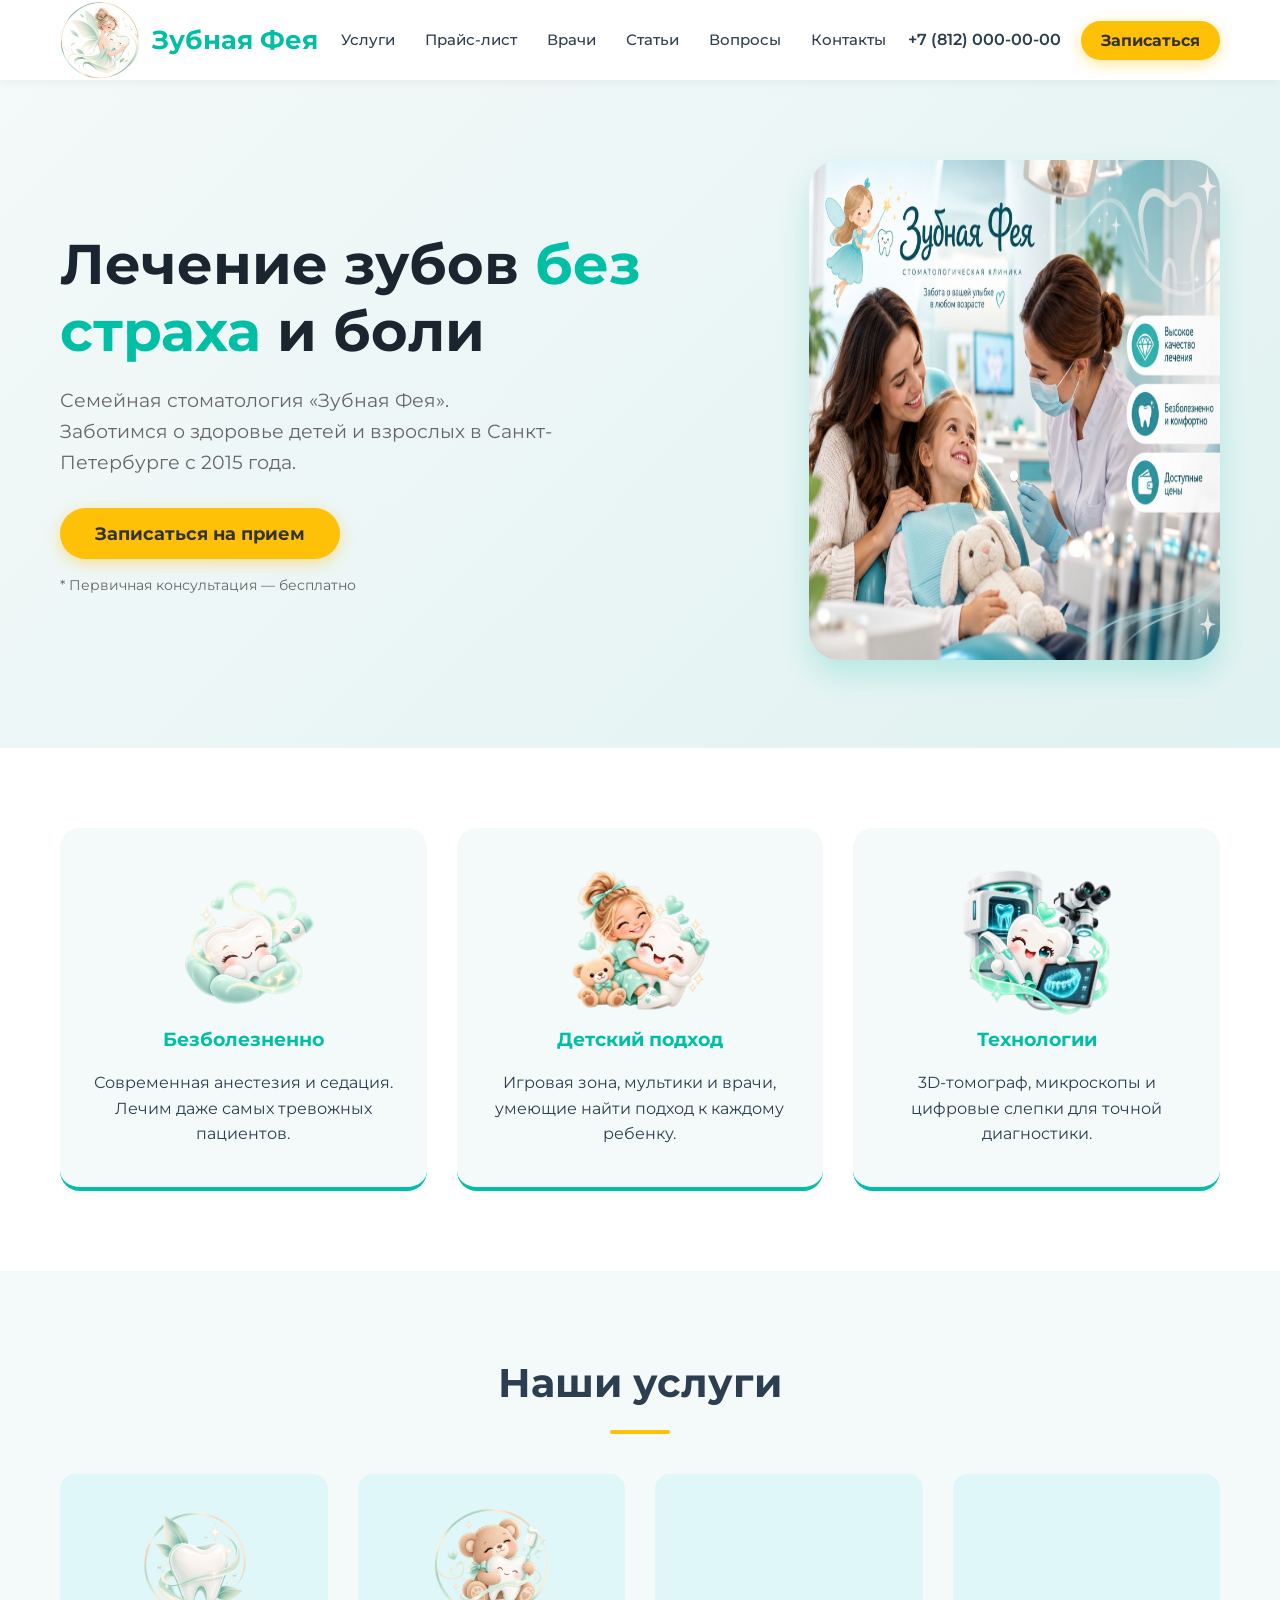
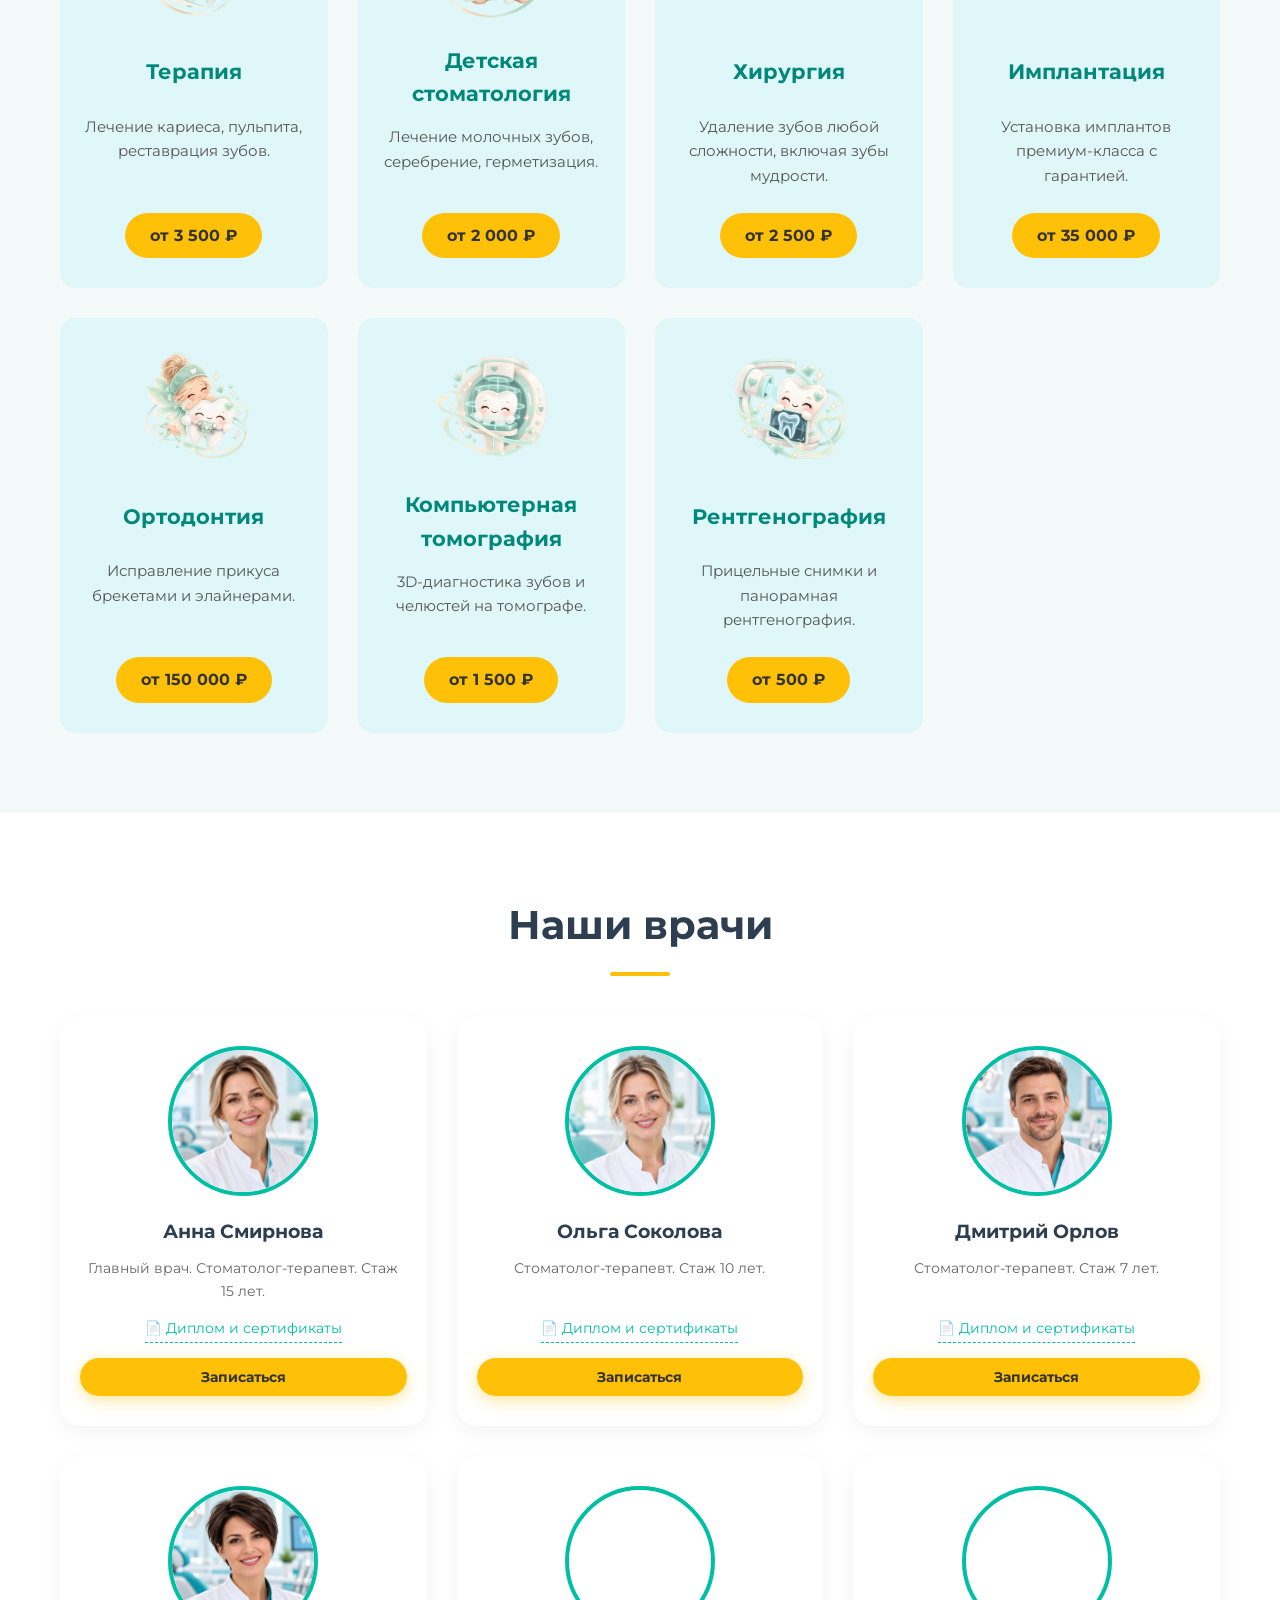
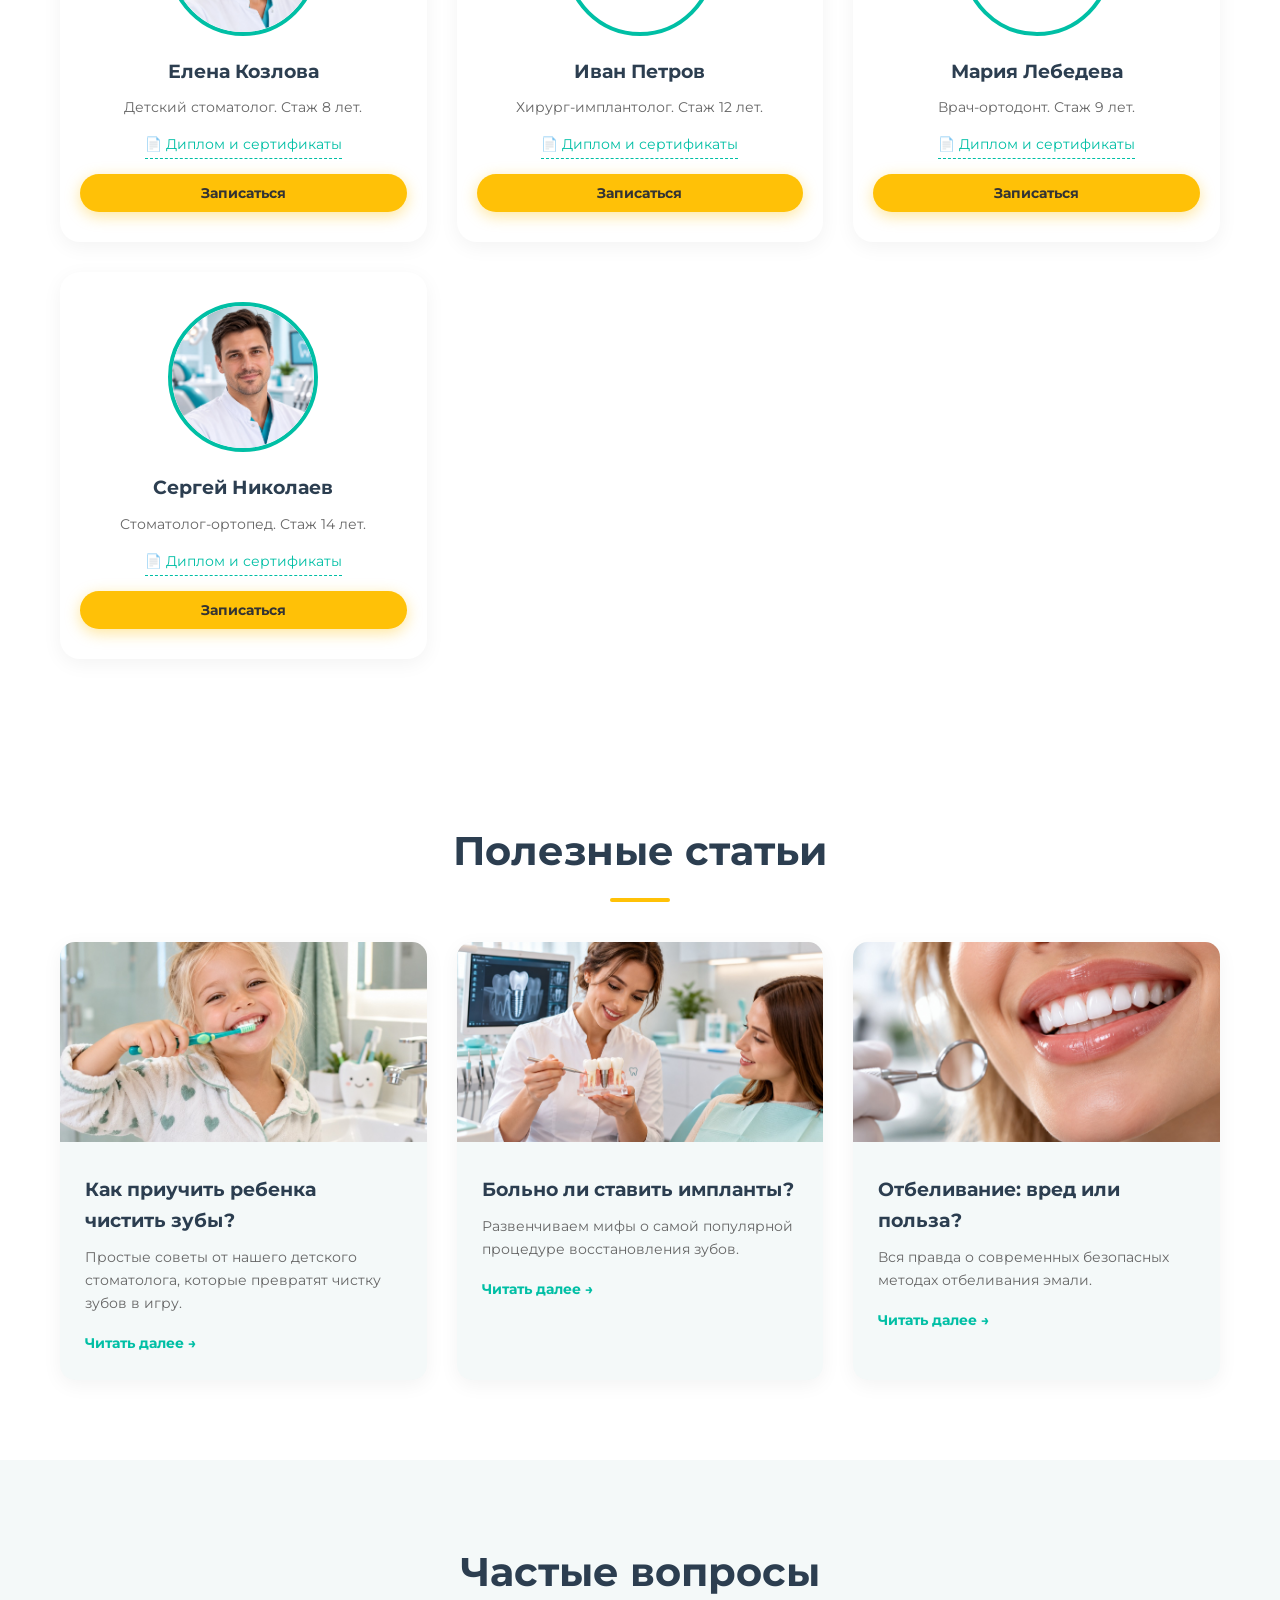
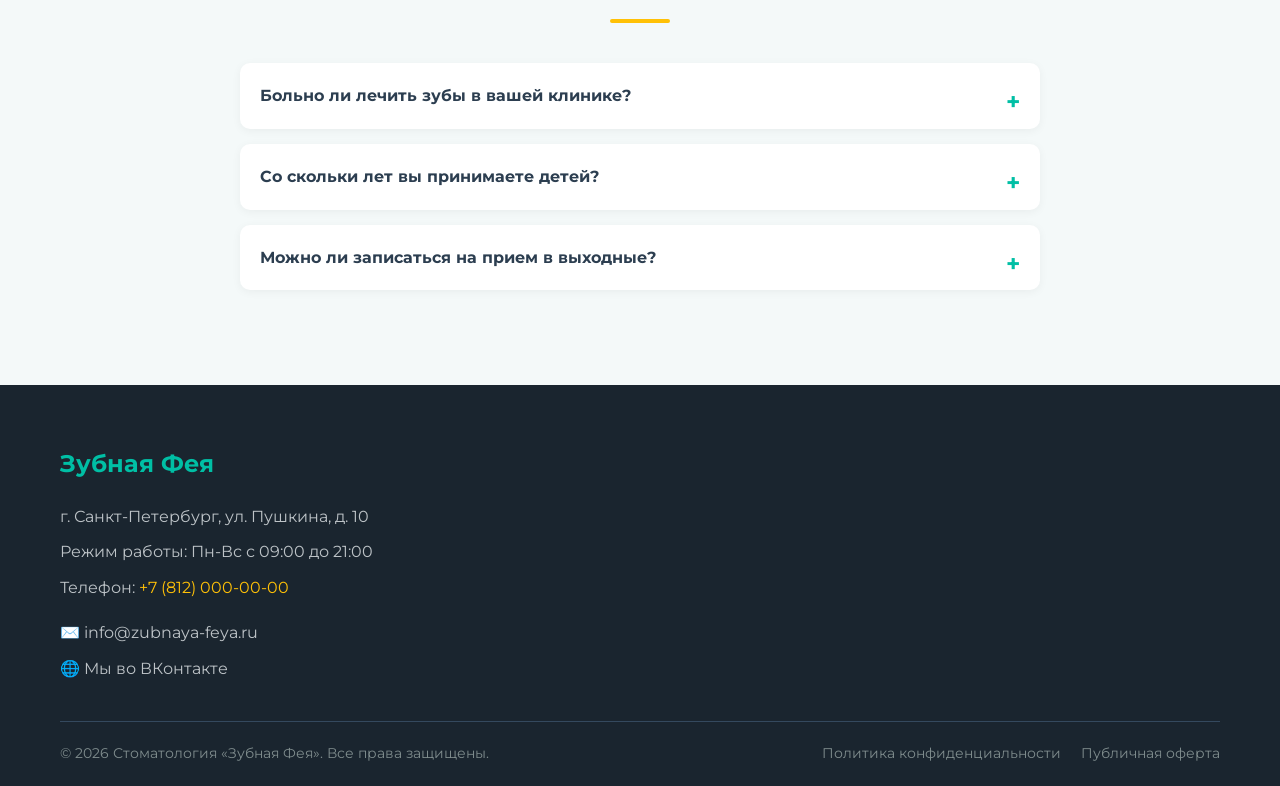
==== index.html @ 7b32d272 "Update index.html" ====
<!DOCTYPE html>
<html lang="ru">
<head>
    <meta charset="UTF-8">
    <meta name="viewport" content="width=device-width, initial-scale=1.0">
    <meta name="description" content="Стоматологическая клиника Зубная Фея в Санкт-Петербурге. Безболезненное лечение зубов для взрослых и детей. Онлайн-запись на прием.">
    <meta name="yandex-verification" content="efdcc5e742c35292" />
    <meta name="keywords" content="стоматология, стоматолог спб, лечение зубов, детский стоматолог, имплантация, зубная фея">
    <title>Стоматология «Зубная Фея» | Лечение без страха</title>
    
    <!-- Оптимизация шрифтов: preconnect и display=swap для быстрой отрисовки -->
    <link rel="preconnect" href="https://fonts.googleapis.com">
    <link rel="preconnect" href="https://fonts.gstatic.com" crossorigin>
    <link href="https://fonts.googleapis.com/css2?family=Montserrat:wght@400;500;700&display=swap" rel="stylesheet">
    <link rel="stylesheet" href="css/style.css">
</head>
<body>

    <!-- ШАПКА САЙТА -->
    <header class="header">
        <div class="container header__container">
            <a href="#" class="logo">
                <!-- Добавлены width и height для предотвращения скачков верстки -->
                <img src="img/logo.png" alt="Логотип Зубная Фея" class="logo__img" width="50" height="50">
                <span class="logo__text">Зубная Фея</span>
            </a>
            
            <nav class="nav" id="navMenu">
                <ul class="nav__list">
                    <li><a href="#services" class="nav__link">Услуги</a></li>
                    <li><a href="price.html" class="nav__link">Прайс-лист</a></li>
                    <li><a href="#doctors" class="nav__link">Врачи</a></li>
                    <li><a href="#blog" class="nav__link">Статьи</a></li>
                    <li><a href="#faq" class="nav__link">Вопросы</a></li>
                    <li><a href="#contacts" class="nav__link">Контакты</a></li>
                </ul>
            </nav>
            
            <div class="header__contacts">
                <a href="tel:+78120000000" class="phone">+7 (812) 000-00-00</a>
                <button class="btn btn--primary open-modal">Записаться</button>
            </div>
            
            <!-- Добавлен aria-label для доступности -->
            <button class="burger" id="burger" aria-label="Открыть меню">
                <span></span><span></span><span></span>
            </button>
        </div>
    </header>

    <!-- ОБЕРНУЛИ ВЕСЬ ОСНОВНОЙ КОНТЕНТ В <main> ДЛЯ ДОСТУПНОСТИ -->
    <main>
        <!-- ГЛАВНЫЙ БАННЕР -->
        <section class="hero">
            <div class="container hero__container">
                <div class="hero__content">
                    <h1 class="hero__title">Лечение зубов <span class="accent">без страха</span> и боли</h1>
                    <p class="hero__subtitle">Семейная стоматология «Зубная Фея». Заботимся о здоровье детей и взрослых в Санкт-Петербурге с 2015 года.</p>
                    <button class="btn btn--primary btn--large open-modal">Записаться на прием</button>
                    <p class="hero__notice">* Первичная консультация — бесплатно</p>
                </div>
                <div class="hero__image">
                    <!-- LCP элемент: добавлен fetchpriority="high", width, height. -->
                    <!-- ВАЖНО: Замени значения 600 и 500 на реальные пропорции твоей картинки hero-bg.jpg -->
                    <img src="img/hero-bg.jpg" alt="Улыбка пациента" width="600" height="500" fetchpriority="high" decoding="async">
                </div>
            </div>
        </section>

        <!-- ПРЕИМУЩЕСТВА -->
        <section class="features">
            <div class="container features__grid">
                <!-- Скрытый заголовок для правильной иерархии (H1 -> H2 -> H3) -->
                <h2 class="visually-hidden" style="display: none;">Наши преимущества</h2>
                
                <div class="feature-card">
                    <!-- Убраны inline-стили, добавлены width и height, loading="lazy" -->
                    <img src="img/icon-painless.png" alt="Безболезненно" width="150" height="150" loading="lazy" decoding="async">
                    <h3>Безболезненно</h3>
                    <p>Современная анестезия и седация. Лечим даже самых тревожных пациентов.</p>
                </div>
                <div class="feature-card">
                    <img src="img/icon-child.png" alt="Детский подход" width="150" height="150" loading="lazy" decoding="async">
                    <h3>Детский подход</h3>
                    <p>Игровая зона, мультики и врачи, умеющие найти подход к каждому ребенку.</p>
                </div>
                <div class="feature-card">
                    <img src="img/icon-tech.png" alt="Технологии" width="150" height="150" loading="lazy" decoding="async">
                    <h3>Технологии</h3>
                    <p>3D-томограф, микроскопы и цифровые слепки для точной диагностики.</p>
                </div>
            </div>
        </section>

        <!-- УСЛУГИ -->
        <section class="services" id="services">
            <div class="container">
                <h2 class="section-title">Наши услуги</h2>
                <div class="services__grid">
                    <div class="service-card">
                        <img src="img/icon-therapy.png" alt="Терапия" class="service-icon-img" width="100" height="100" loading="lazy" decoding="async">
                        <h3>Терапия</h3>
                        <p>Лечение кариеса, пульпита, реставрация зубов.</p>
                        <span class="price">от 3 500 ₽</span>
                    </div>
                    
                    <div class="service-card">
                        <img src="img/icon-kids.png" alt="Детская стоматология" class="service-icon-img" width="100" height="100" loading="lazy" decoding="async">
                        <h3>Детская стоматология</h3>
                        <p>Лечение молочных зубов, серебрение, герметизация.</p>
                        <span class="price">от 2 000 ₽</span>
                    </div>
                    
                    <div class="service-card">
                        <img src="img/icon-surgery.png" alt="Хирургия" class="service-icon-img" width="100" height="100" loading="lazy" decoding="async">
                        <h3>Хирургия</h3>
                        <p>Удаление зубов любой сложности, включая зубы мудрости.</p>
                        <span class="price">от 2 500 ₽</span>
                    </div>
                    
                    <div class="service-card">
                        <img src="img/icon-implant.png" alt="Имплантация" class="service-icon-img" width="100" height="100" loading="lazy" decoding="async">
                        <h3>Имплантация</h3>
                        <p>Установка имплантов премиум-класса с гарантией.</p>
                        <span class="price">от 35 000 ₽</span>
                    </div>
                    
                    <div class="service-card">
                        <img src="img/icon-ortho.png" alt="Ортодонтия" class="service-icon-img" width="100" height="100" loading="lazy" decoding="async">
                        <h3>Ортодонтия</h3>
                        <p>Исправление прикуса брекетами и элайнерами.</p>
                        <span class="price">от 150 000 ₽</span>
                    </div>
                    
                    <div class="service-card">
                        <img src="img/icon-ct.png" alt="Компьютерная томография" class="service-icon-img" width="100" height="100" loading="lazy" decoding="async">
                        <h3>Компьютерная томография</h3>
                        <p>3D-диагностика зубов и челюстей на томографе.</p>
                        <span class="price">от 1 500 ₽</span>
                    </div>
                    
                    <div class="service-card">
                        <img src="img/icon-xray.png" alt="Рентгенография" class="service-icon-img" width="100" height="100" loading="lazy" decoding="async">
                        <h3>Рентгенография</h3>
                        <p>Прицельные снимки и панорамная рентгенография.</p>
                        <span class="price">от 500 ₽</span>
                    </div>
                </div>
            </div>
        </section>

        <!-- ВРАЧИ -->
        <section class="doctors" id="doctors">
            <div class="container">
                <h2 class="section-title">Наши врачи</h2>
                <div class="doctors__grid">
                    <!-- Врач 1 -->
                    <div class="doctor-card">
                        <img src="img/doctor-1.jpg" alt="Анна Смирнова" width="150" height="150" loading="lazy" decoding="async">
                        <h3>Анна Смирнова</h3>
                        <p>Главный врач. Стоматолог-терапевт. Стаж 15 лет.</p>
                        <!-- Добавлен уникальный aria-label для ссылок -->
                        <a href="docs/diplom-smirnova.pdf" class="doc-link" target="_blank" aria-label="Диплом и сертификаты: Анна Смирнова">📄 Диплом и сертификаты</a>
                        <button class="btn btn--primary btn-book" data-doctor="Анне Смирновой">Записаться</button>
                    </div>
                    <!-- Врач 2 -->
                    <div class="doctor-card">
                        <img src="img/doctor-2.jpg" alt="Ольга Соколова" width="150" height="150" loading="lazy" decoding="async">
                        <h3>Ольга Соколова</h3>
                        <p>Стоматолог-терапевт. Стаж 10 лет.</p>
                        <a href="docs/diplom-sokolova.pdf" class="doc-link" target="_blank" aria-label="Диплом и сертификаты: Ольга Соколова">📄 Диплом и сертификаты</a>
                        <button class="btn btn--primary btn-book" data-doctor="Ольге Соколовой">Записаться</button>
                    </div>
                    <!-- Врач 3 -->
                    <div class="doctor-card">
                        <img src="img/doctor-3.jpg" alt="Дмитрий Орлов" width="150" height="150" loading="lazy" decoding="async">
                        <h3>Дмитрий Орлов</h3>
                        <p>Стоматолог-терапевт. Стаж 7 лет.</p>
                        <a href="docs/diplom-orlov.pdf" class="doc-link" target="_blank" aria-label="Диплом и сертификаты: Дмитрий Орлов">📄 Диплом и сертификаты</a>
                        <button class="btn btn--primary btn-book" data-doctor="Дмитрию Орлову">Записаться</button>
                    </div>
                    <!-- Врач 4 -->
                    <div class="doctor-card">
                        <img src="img/doctor-4.jpg" alt="Елена Козлова" width="150" height="150" loading="lazy" decoding="async">
                        <h3>Елена Козлова</h3>
                        <p>Детский стоматолог. Стаж 8 лет.</p>
                        <a href="docs/diplom-kozlova.pdf" class="doc-link" target="_blank" aria-label="Диплом и сертификаты: Елена Козлова">📄 Диплом и сертификаты</a>
                        <button class="btn btn--primary btn-book" data-doctor="Елене Козловой">Записаться</button>
                    </div>
                    <!-- Врач 5 -->
                    <div class="doctor-card">
                        <img src="img/doctor-5.jpg" alt="Иван Петров" width="150" height="150" loading="lazy" decoding="async">
                        <h3>Иван Петров</h3>
                        <p>Хирург-имплантолог. Стаж 12 лет.</p>
                        <a href="docs/diplom-petrov.pdf" class="doc-link" target="_blank" aria-label="Диплом и сертификаты: Иван Петров">📄 Диплом и сертификаты</a>
                        <button class="btn btn--primary btn-book" data-doctor="Ивану Петрову">Записаться</button>
                    </div>
                    <!-- Врач 6 -->
                    <div class="doctor-card">
                        <img src="img/doctor-6.jpg" alt="Мария Лебедева" width="150" height="150" loading="lazy" decoding="async">
                        <h3>Мария Лебедева</h3>
                        <p>Врач-ортодонт. Стаж 9 лет.</p>
                        <a href="docs/diplom-lebedeva.pdf" class="doc-link" target="_blank" aria-label="Диплом и сертификаты: Мария Лебедева">📄 Диплом и сертификаты</a>
                        <button class="btn btn--primary btn-book" data-doctor="Марии Лебедевой">Записаться</button>
                    </div>
                    <!-- Врач 7 -->
                    <div class="doctor-card">
                        <img src="img/doctor-7.jpg" alt="Сергей Николаев" width="150" height="150" loading="lazy" decoding="async">
                        <h3>Сергей Николаев</h3>
                        <p>Стоматолог-ортопед. Стаж 14 лет.</p>
                        <a href="docs/diplom-nikolaev.pdf" class="doc-link" target="_blank" aria-label="Диплом и сертификаты: Сергей Николаев">📄 Диплом и сертификаты</a>
                        <button class="btn btn--primary btn-book" data-doctor="Сергею Николаеву">Записаться</button>
                    </div>
                </div>
            </div>
        </section>

        <!-- СТАТЬИ -->
        <section class="blog" id="blog">
            <div class="container">
                <h2 class="section-title">Полезные статьи</h2>
                <div class="blog__grid">
                    <!-- Статья 1 -->
                    <article class="blog-card">
                        <img src="img/blog-1.jpg" alt="Как приучить ребенка чистить зубы" width="300" height="200" loading="lazy" decoding="async">
                        <div class="blog-card__content">
                            <h3>Как приучить ребенка чистить зубы?</h3>
                            <p>Простые советы от нашего детского стоматолога, которые превратят чистку зубов в игру.</p>
                            <a href="article-brush-teeth.html" class="read-more">Читать далее →</a>
                        </div>
                    </article>
                    
                    <!-- Статья 2 -->
                    <article class="blog-card">
                        <img src="img/blog-2.jpg" alt="Больно ли ставить импланты" width="300" height="200" loading="lazy" decoding="async">
                        <div class="blog-card__content">
                            <h3>Больно ли ставить импланты?</h3>
                            <p>Развенчиваем мифы о самой популярной процедуре восстановления зубов.</p>
                            <a href="article-implants.html" class="read-more">Читать далее →</a>
                        </div>
                    </article>
                    
                    <!-- Статья 3 -->
                    <article class="blog-card">
                        <img src="img/blog-3.jpg" alt="Отбеливание: вред или польза" width="300" height="200" loading="lazy" decoding="async">
                        <div class="blog-card__content">
                            <h3>Отбеливание: вред или польза?</h3>
                            <p>Вся правда о современных безопасных методах отбеливания эмали.</p>
                            <a href="article-whitening.html" class="read-more">Читать далее →</a>
                        </div>
                    </article>
                </div>
            </div>
        </section>

        <!-- FAQ (ВОПРОС-ОТВЕТ) -->
        <section class="faq" id="faq">
            <div class="container">
                <h2 class="section-title">Частые вопросы</h2>
                <div class="faq__list">
                    <details class="faq-item">
                        <summary>Больно ли лечить зубы в вашей клинике?</summary>
                        <p>Мы используем современные анестезирующие препараты, которые делают процесс лечения абсолютно безболезненным. Для самых тревожных пациентов доступна седация (лечение во сне).</p>
                    </details>
                    <details class="faq-item">
                        <summary>Со скольки лет вы принимаете детей?</summary>
                        <p>Наш детский стоматолог принимает малышей с момента прорезывания первого зуба. Мы делаем все, чтобы визит прошел в игровой форме и не оставил страха.</p>
                    </details>
                    <details class="faq-item">
                        <summary>Можно ли записаться на прием в выходные?</summary>
                        <p>Да, клиника работает без выходных: Пн-Вс с 09:00 до 21:00. Вы можете записаться онлайн через форму на сайте или по телефону.</p>
                    </details>
                </div>
            </div>
        </section>
    </main>

    <!-- ПОДВАЛ САЙТА (КОНТАКТЫ) -->
    <footer class="footer" id="contacts">
        <div class="container footer__container">
            <div class="footer__info">
                <h2>Зубная Фея</h2>
                <p>г. Санкт-Петербург, ул. Пушкина, д. 10</p>
                <p>Режим работы: Пн-Вс с 09:00 до 21:00</p>
                <p>Телефон: <a href="tel:+78120000000">+7 (812) 000-00-00</a></p>
                
                <div class="footer__socials">
                    <a href="mailto:info@zubnaya-feya.ru">✉️ info@zubnaya-feya.ru</a>
                    <a href="https://vk.com/zubnaya_feya_spb" target="_blank">🌐 Мы во ВКонтакте</a>
                </div>
            </div>
            <div class="footer__bottom">
                <p>&copy; 2026 Стоматология «Зубная Фея». Все права защищены.</p>
                <div class="footer__links">
                    <a href="privacy.html">Политика конфиденциальности</a>
                    <a href="offer.html">Публичная оферта</a>
                </div>
            </div>
        </div>
    </footer>

    <!-- МОДАЛЬНОЕ ОКНО ЗАПИСИ С КАЛЕНДАРЕМ -->
    <div class="modal" id="modal">
        <div class="modal__content">
            <!-- Изменено со span на button для доступности, добавлен aria-label -->
            <button class="modal__close" id="closeModal" aria-label="Закрыть окно">&times;</button>
            <h2 class="modal__title" id="modalTitle">Запись на прием</h2>
            <p class="modal__text">Выберите удобную дату и время для визита.</p>
            <form class="form" id="appointmentForm">
                <!-- Добавлены aria-label для полей ввода, так как нет визуальных label -->
                <input type="text" id="patientName" placeholder="Ваше имя" required class="form__input" aria-label="Ваше имя">
                <input type="tel" id="patientPhone" placeholder="Ваш телефон" required class="form__input" aria-label="Ваш телефон">
                
                <label for="bookingDate" style="font-size: 0.9rem; font-weight: 500; margin-top: 10px;">Выберите дату:</label>
                <input type="date" id="bookingDate" required class="form__input">
                
                <label style="font-size: 0.9rem; font-weight: 500; margin-top: 10px;">Выберите время:</label>
                <!-- Контейнер для кнопок -->
                <div class="time-slots" id="timeSlots"></div>
                
                <!-- Скрытое поле для записи выбранного времени -->
                <input type="hidden" id="selectedTime" required>

                <button type="submit" class="btn btn--primary" style="margin-top: 20px;">Отправить заявку</button>
                <p class="form__policy">Нажимая кнопку, вы соглашаетесь с политикой конфиденциальности.</p>
            </form>
        </div>
    </div>

    <!-- ПОДКЛЮЧЕНИЕ СКРИПТОВ -->
    <script src="js/script.js"></script>

    <!-- Yandex.Metrika counter -->
    <script type="text/javascript">
        (function(m,e,t,r,i,k,a){
            m[i]=m[i]||function(){(m[i].a=m[i].a||[]).push(arguments)};
            m[i].l=1*new Date();
            for (var j = 0; j < document.scripts.length; j++) {if (document.scripts[j].src === r) { return; }}
            k=e.createElement(t),a=e.getElementsByTagName(t)[0],k.async=1,k.src=r,a.parentNode.insertBefore(k,a)
        })(window, document,'script','https://mc.yandex.ru/metrika/tag.js?id=113852204', 'ym');

        ym(113852204, 'init', {ssr:true, webvisor:true, clickmap:true, ecommerce:"dataLayer", referrer: document.referrer, url: location.href, accurateTrackBounce:true, trackLinks:true});
    </script>
    <noscript><div><img src="https://mc.yandex.ru/watch/113852204" style="position:absolute; left:-9999px;" alt="" /></div></noscript>
    <!-- /Yandex.Metrika counter -->

</body>
</html>
---- css/style.css ----
/* =========================================
   БАЗОВЫЕ НАСТРОЙКИ И ПЕРЕМЕННЫЕ
   ========================================= */
* {
    margin: 0;
    padding: 0;
    box-sizing: border-box;
    font-family: 'Montserrat', sans-serif;
}

:root {
    --primary: #00bfa5; /* Бирюзовый */
    --primary-dark: #008e76;
    --accent: #ffc107; /* Желтый */
    --text: #2c3e50;
    --text-light: #666;
    --bg-light: #f4f9f9;
}

body {
    color: var(--text);
    line-height: 1.6;
    background-color: #fff;
}

.container {
    max-width: 1200px;
    margin: 0 auto;
    padding: 0 20px;
}

/* =========================================
   ТИПОГРАФИКА И КНОПКИ
   ========================================= */
.section-title {
    text-align: center;
    font-size: 2.5rem;
    margin-bottom: 40px;
    color: var(--text);
}

.section-title::after {
    content: '';
    display: block;
    width: 60px;
    height: 4px;
    background: var(--accent);
    margin: 15px auto 0;
    border-radius: 2px;
}

.accent {
    color: var(--primary);
}

.btn {
    display: inline-block;
    padding: 12px 24px;
    border: none;
    border-radius: 30px;
    cursor: pointer;
    font-weight: 700;
    text-decoration: none;
    transition: all 0.3s ease;
    font-size: 1rem;
}

.btn--primary {
    background-color: var(--accent);
    color: #333;
    box-shadow: 0 4px 15px rgba(255, 193, 7, 0.4);
}

.btn--primary:hover {
    background-color: #e0a800;
    transform: translateY(-2px);
    box-shadow: 0 6px 20px rgba(255, 193, 7, 0.6);
}

.btn--large {
    padding: 15px 35px;
    font-size: 1.1rem;
}

/* =========================================
   ШАПКА САЙТА
   ========================================= */
.header {
    background-color: #fff;
    box-shadow: 0 2px 10px rgba(0,0,0,0.05);
    position: sticky;
    top: 0;
    z-index: 100;
}

.header__container {
    display: flex;
    justify-content: space-between;
    align-items: center;
    height: 80px;
}

/* Логотип (картинка) */
.logo {
    display: flex;
    align-items: center;
    gap: 12px;
    text-decoration: none;
}
.logo__img {
    width: 80px;
    height: 80px;
    object-fit: contain;
}
.logo__text {
    font-size: 1.6rem;
    font-weight: 700;
    color: var(--primary);
    white-space: nowrap;
}

.nav__list {
    display: flex;
    list-style: none;
    gap: 30px;
}

.nav__link {
    text-decoration: none;
    color: var(--text);
    font-weight: 500;
    transition: color 0.3s;
}

.nav__link:hover {
    color: var(--primary);
}

.header__contacts {
    display: flex;
    align-items: center;
    gap: 20px;
}

.phone {
    text-decoration: none;
    color: var(--text);
    font-weight: 700;
    font-size: 1.1rem;
}

.phone:hover {
    color: var(--primary);
}

.burger {
    display: none;
    background: none;
    border: none;
    cursor: pointer;
    flex-direction: column;
    gap: 5px;
}

.burger span {
    display: block;
    width: 25px;
    height: 3px;
    background-color: var(--primary);
    transition: 0.3s;
}

/* Делаем так, чтобы элементы шапки не переносились на новую строку */
.header__container {
    display: flex;
    justify-content: space-between;
    align-items: center;
    flex-wrap: nowrap; /* Запрещаем перенос */
    gap: 15px;
}

/* Уменьшаем шрифт меню, чтобы оно влезло */
.nav__link {
    font-size: 0.95rem; /* Чуть меньше шрифт */
    white-space: nowrap; /* Запрещаем перенос слов (Прайс-лист в одну строку) */
}

/* Телефон тоже не должен съезжать */
.phone {
    font-size: 1rem;
    white-space: nowrap; /* Телефон всегда в одну строку */
    font-weight: 600;
}

/* Кнопка "Записаться" не должна сжиматься */
.header__contacts .btn {
    white-space: nowrap;
    padding: 10px 20px;
}

/* =========================================
   БАННЕР (HERO)
   ========================================= */
.hero {
    background: linear-gradient(135deg, var(--bg-light) 0%, #e0f2f1 100%);
    padding: 80px 0;
}

.hero__container {
    display: flex;
    align-items: center;
    justify-content: space-between;
    gap: 50px;
}

.hero__title {
    font-size: 3.5rem;
    line-height: 1.2;
    margin-bottom: 20px;
    color: #1a252f;
}

.hero__subtitle {
    font-size: 1.2rem;
    margin-bottom: 30px;
    color: var(--text-light);
    max-width: 500px;
}

.hero__notice {
    margin-top: 15px;
    font-size: 0.9rem;
    color: var(--text-light);
}

.hero__image img {
    max-width: 100%;
    border-radius: 30px;
    box-shadow: 0 15px 30px rgba(0, 191, 165, 0.2);
}

/* =========================================
   ПРЕИМУЩЕСТВА
   ========================================= */
.features {
    padding: 80px 0;
    background-color: #fff;
}

.features__grid {
    display: grid;
    grid-template-columns: repeat(auto-fit, minmax(300px, 1fr));
    gap: 30px;
}

.feature-card {
    background: var(--bg-light);
    padding: 40px 30px;
    border-radius: 20px;
    text-align: center;
    transition: transform 0.3s;
    border-bottom: 4px solid var(--primary);
}

.feature-card:hover {
    transform: translateY(-10px);
}

.feature-card__icon {
    font-size: 3rem;
    margin-bottom: 20px;
}

.feature-card h3 {
    margin-bottom: 15px;
    color: var(--primary);
}

/* Стили для иконок в преимуществах */
.feature-icon-img {
    width: 80px !important;   /* Жестко задаем ширину 80 пикселей */
    height: 80px !important;  /* Жестко задаем высоту 80 пикселей */
    object-fit: contain;      /* Чтобы картинка не сплющилась */
    margin: 0 auto 20px;      /* Центрируем по горизонтали и даем отступ снизу */
    display: block;           /* Выстраиваем как блок для центрирования */
}

/* Если вдруг текст в карточках преимуществ съехал, убедись, что он по центру */
.feature-card {
    text-align: center;
    /* ... остальные твои стили для карточки ... */
}

/* =========================================
   УСЛУГИ (С КАРТИНКАМИ)
   ========================================= */
.services {
    padding: 80px 0;
    background-color: var(--bg-light);
}

.services__grid {
    display: grid;
    grid-template-columns: repeat(auto-fit, minmax(250px, 1fr));
    gap: 30px;
}

/* Меняем фон карточки на светло-бирюзовый и центрируем текст */
.service-card {
    background-color: #e0f7fa; /* Светло-бирюзовый фон (иконки будут лучше видны) */
    text-align: center;        /* Выравниваем ВСЁ содержимое по центру */
    padding: 30px 20px;
    border-radius: 15px;
    display: flex;
    flex-direction: column;
    align-items: center;       /* Центрируем элементы внутри */
    transition: transform 0.3s;
}

.service-card:hover {
    transform: translateY(-5px);
    box-shadow: 0 10px 25px rgba(0,0,0,0.1);
}

/* Иконки в услугах */
/* Стили для иконок в карточках услуг */
/* Увеличиваем иконки */
.service-icon-img {
    width: 120px;             /* Увеличили размер (было 80px) */
    height: 120px;
    object-fit: contain;
    margin-bottom: 20px;      /* Отступ от иконки до заголовка */
}

/* Выравниваем заголовки (названия услуг) */
.service-card h3 {
    font-size: 1.3rem;
    color: #00897b;           /* Сделал цвет темнее для контраста с фоном */
    margin-bottom: 15px;
    min-height: 3.5rem;       /* Фиксируем высоту заголовка, чтобы кнопки "от 3 500" стояли на одном уровне */
    display: flex;
    align-items: center;
    justify-content: center;
}

/* Описание услуги */
.service-card p {
    color: #555;
    font-size: 0.95rem;
    margin-bottom: 25px;
    flex-grow: 1;             /* Растягиваем текст, чтобы цены были прижаты к низу */
}

/* Кнопка с ценой */
.price {
    background-color: #ffc107; /* Оставляем желтой */
    color: #333;
    padding: 10px 25px;
    border-radius: 30px;
    font-weight: 700;
    display: inline-block;
}

/* =========================================
   ВРАЧИ (ЖЕСТКАЯ ФИКСАЦИЯ РАЗМЕРОВ)
   ========================================= */
.doctors {
    padding: 80px 0;
}

.doctors__grid {
    display: grid;
    grid-template-columns: repeat(auto-fit, minmax(280px, 1fr));
    gap: 30px;
}

.doctor-card {
    display: flex;
    flex-direction: column;
    align-items: center; /* Центрируем контент */
    height: 100%; /* Карточки одной высоты */
    text-align: center;
    background: #fff;
    padding: 30px 20px; /* Чуть больше отступов для красоты */
    border-radius: 20px;
    box-shadow: 0 5px 20px rgba(0,0,0,0.05);
}

/* Картинка врача (строго 150х150) */
.doctor-card img {
    width: 150px;
    height: 150px;
    object-fit: cover;
    border-radius: 50%;
    margin-bottom: 20px;
    border: 4px solid var(--primary);
    flex-shrink: 0; /* Запрет на сжатие/растягивание */
}

.doctor-card h3 {
    margin-bottom: 10px;
    font-size: 1.2rem;
}

.doctor-card p {
    flex-grow: 1; /* Растягивает описание, выталкивая кнопку вниз */
    color: var(--text-light);
    font-size: 0.9rem;
    margin-bottom: 15px;
}

.doc-link {
    display: inline-block;
    margin-bottom: 15px;
    font-size: 0.85rem;
    color: var(--primary);
    text-decoration: none;
    border-bottom: 1px dashed var(--primary);
    transition: all 0.3s ease;
    padding-bottom: 2px;
}

.doc-link:hover {
    color: var(--primary-dark);
    border-bottom-style: solid;
}

.btn-book {
    margin-top: auto; /* Прижимает кнопку к полу карточки */
    width: 100%;
    padding: 10px;
    font-size: 0.9rem;
}

/* =========================================
   СТАТЬИ (БЛОГ)
   ========================================= */
.blog {
    padding: 80px 0;
    background-color: #fff;
}
.blog__grid {
    display: grid;
    grid-template-columns: repeat(auto-fit, minmax(300px, 1fr));
    gap: 30px;
}
.blog-card {
    background: var(--bg-light);
    border-radius: 15px;
    overflow: hidden;
    box-shadow: 0 5px 20px rgba(0,0,0,0.05);
    transition: transform 0.3s;
}
.blog-card:hover {
    transform: translateY(-5px);
}
.blog-card img {
    width: 100%;
    height: 200px;
    object-fit: cover;
}
.blog-card__content {
    padding: 25px;
}
.blog-card__content h3 {
    color: var(--text);
    margin-bottom: 10px;
    font-size: 1.2rem;
}
.blog-card__content p {
    color: var(--text-light);
    font-size: 0.9rem;
    margin-bottom: 15px;
}
.read-more {
    color: var(--primary);
    text-decoration: none;
    font-weight: 700;
    font-size: 0.9rem;
}

/* =========================================
   FAQ (АККОРДЕОН)
   ========================================= */
.faq {
    padding: 80px 0;
    background-color: var(--bg-light);
}
.faq__list {
    max-width: 800px;
    margin: 0 auto;
}
.faq-item {
    background: #fff;
    margin-bottom: 15px;
    border-radius: 10px;
    box-shadow: 0 2px 10px rgba(0,0,0,0.05);
}
.faq-item summary {
    padding: 20px;
    font-weight: 700;
    cursor: pointer;
    list-style: none;
    position: relative;
    color: var(--text);
    transition: color 0.3s;
}
.faq-item summary::-webkit-details-marker { display: none; }
.faq-item summary::after {
    content: '+';
    position: absolute;
    right: 20px;
    font-size: 1.5rem;
    color: var(--primary);
    transition: transform 0.3s;
}
.faq-item[open] summary::after {
    content: '−';
    transform: rotate(180deg);
}
.faq-item[open] summary {
    color: var(--primary);
    border-bottom: 1px solid #eee;
}
.faq-item p {
    padding: 20px;
    color: var(--text-light);
    font-size: 0.95rem;
}

/* =========================================
   ПОДВАЛ (FOOTER)
   ========================================= */
.footer {
    background-color: #1a252f;
    color: #fff;
    padding: 60px 0 20px;
}
.footer__container {
    display: flex;
    flex-direction: column;
    gap: 40px;
}
.footer__info h2 {
    color: var(--primary);
    margin-bottom: 20px;
}
.footer__info p {
    margin-bottom: 10px;
    color: #bdc3c7;
}
.footer__info a {
    color: var(--accent);
    text-decoration: none;
}
.footer__socials {
    display: flex;
    flex-direction: column;
    gap: 10px;
    margin-top: 20px;
}
.footer__socials a {
    color: #bdc3c7;
    text-decoration: none;
    transition: color 0.3s;
}
.footer__socials a:hover { color: var(--primary); }

.footer__bottom {
    border-top: 1px solid #34495e;
    padding-top: 20px;
    display: flex;
    justify-content: space-between;
    color: #7f8c8d;
    font-size: 0.9rem;
}
.footer__links { display: flex; gap: 20px; }
.footer__links a { color: #7f8c8d; text-decoration: none; }
.footer__links a:hover { color: var(--primary); }

/* =========================================
   МОДАЛЬНОЕ ОКНО И ВЫБОР ВРЕМЕНИ
   ========================================= */
.modal {
    display: none;
    position: fixed;
    top: 0; left: 0; width: 100%; height: 100%;
    background: rgba(0,0,0,0.6);
    z-index: 1000;
    align-items: center;
    justify-content: center;
    backdrop-filter: blur(5px);
}
.modal.active { display: flex; }
.modal__content {
    background: #fff;
    padding: 40px;
    border-radius: 20px;
    max-width: 450px;
    width: 90%;
    position: relative;
    animation: slideUp 0.3s ease;
    max-height: 90vh;
    overflow-y: auto; /* Если контента много, будет скролл */
}
@keyframes slideUp {
    from { transform: translateY(50px); opacity: 0; }
    to { transform: translateY(0); opacity: 1; }
}
.modal__close {
    position: absolute;
    top: 15px; right: 20px;
    font-size: 1.8rem;
    cursor: pointer;
    color: #999;
}
.modal__title { margin-bottom: 10px; color: var(--primary); }
.modal__text { margin-bottom: 25px; color: var(--text-light); font-size: 0.95rem; }
.form { display: flex; flex-direction: column; gap: 15px; }
.form__input {
    padding: 15px;
    border: 2px solid #eee;
    border-radius: 10px;
    font-size: 1rem;
    font-family: inherit;
}
.form__input:focus { outline: none; border-color: var(--primary); }

/* Сетка времени */
.time-slots {
    display: flex;
    flex-wrap: wrap;
    gap: 10px;
    margin-bottom: 10px;
    margin-top: 5px;
}
.time-slot-btn {
    padding: 10px 15px;
    border: 2px solid #e0e0e0;
    background-color: #fff;
    border-radius: 10px;
    cursor: pointer;
    font-size: 0.9rem;
    font-family: inherit;
    font-weight: 500;
    color: var(--text);
    transition: all 0.2s ease;
}
.time-slot-btn:hover {
    border-color: var(--primary);
    color: var(--primary);
    background-color: var(--bg-light);
}
.time-slot-btn.selected {
    background-color: var(--primary) !important;
    color: #fff !important;
    border-color: var(--primary) !important;
    box-shadow: 0 4px 10px rgba(0, 191, 165, 0.3);
}
.form__policy { font-size: 0.75rem; color: #999; text-align: center; margin-top: 10px; }

/* =========================================
   АДАПТИВНОСТЬ (МОБИЛЬНЫЕ)
   ========================================= */
@media (max-width: 900px) {
    .hero__title { font-size: 2.5rem; }
    .hero__container { flex-direction: column; text-align: center; }
    .hero__subtitle { margin: 0 auto 30px; }
    
    .nav {
        display: none;
        position: absolute;
        top: 80px; left: 0; width: 100%;
        background: #fff;
        padding: 20px;
        box-shadow: 0 10px 10px rgba(0,0,0,0.1);
    }
    .nav.active { display: block; }
    .nav__list { flex-direction: column; align-items: center; gap: 15px; }
    .header__contacts { display: none; }
    .burger { display: flex; }
    
    .footer__bottom { flex-direction: column; gap: 10px; text-align: center; }
}
/* Стили для прайс-листа */
.price-table {
    width: 100%;
    border-collapse: collapse;
    margin: 20px 0;
    font-size: 1rem;
    background: #fff;
    box-shadow: 0 4px 15px rgba(0,0,0,0.05);
    border-radius: 10px;
    overflow: hidden;
}
.price-table th, .price-table td {
    padding: 15px 20px;
    text-align: left;
    border-bottom: 1px solid #e0e0e0;
}
.price-table th {
    background-color: #00bfa5;
    color: white;
    font-weight: 700;
    text-transform: uppercase;
    letter-spacing: 0.5px;
}
.price-table td:last-child {
    font-weight: 700;
    color: #ffc107; /* Желтый акцент для цены */
    text-align: right;
    white-space: nowrap;
}
.price-table td:first-child {
    color: #888;
    width: 80px;
}
.category-row td {
    background-color: #f4f9f9;
    color: #00bfa5;
    font-weight: 700;
    font-size: 1.1rem;
}
.price-table tbody tr:hover {
    background-color: #fafafa;
}

/* Адаптивность для таблицы на мобильных */
@media (max-width: 768px) {
    .price-table th, .price-table td {
        padding: 10px;
        font-size: 0.9rem;
    }
}
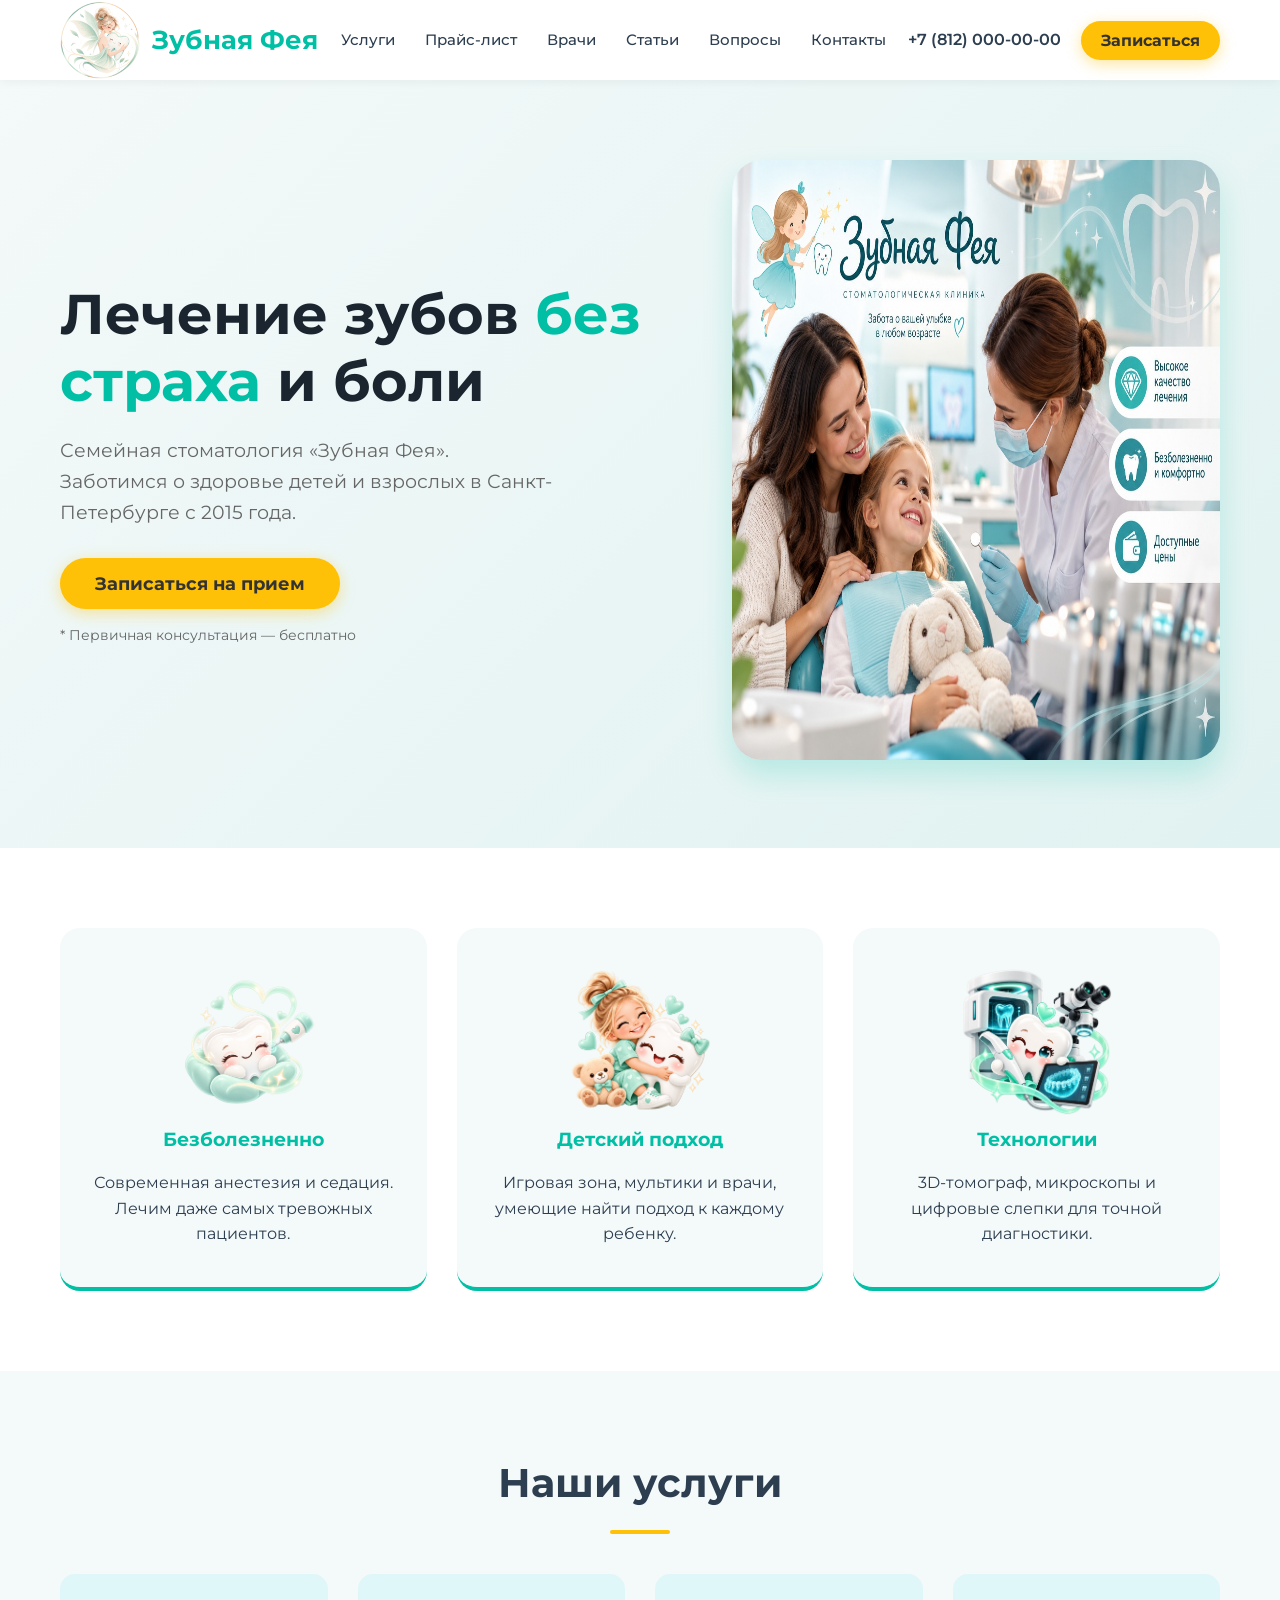
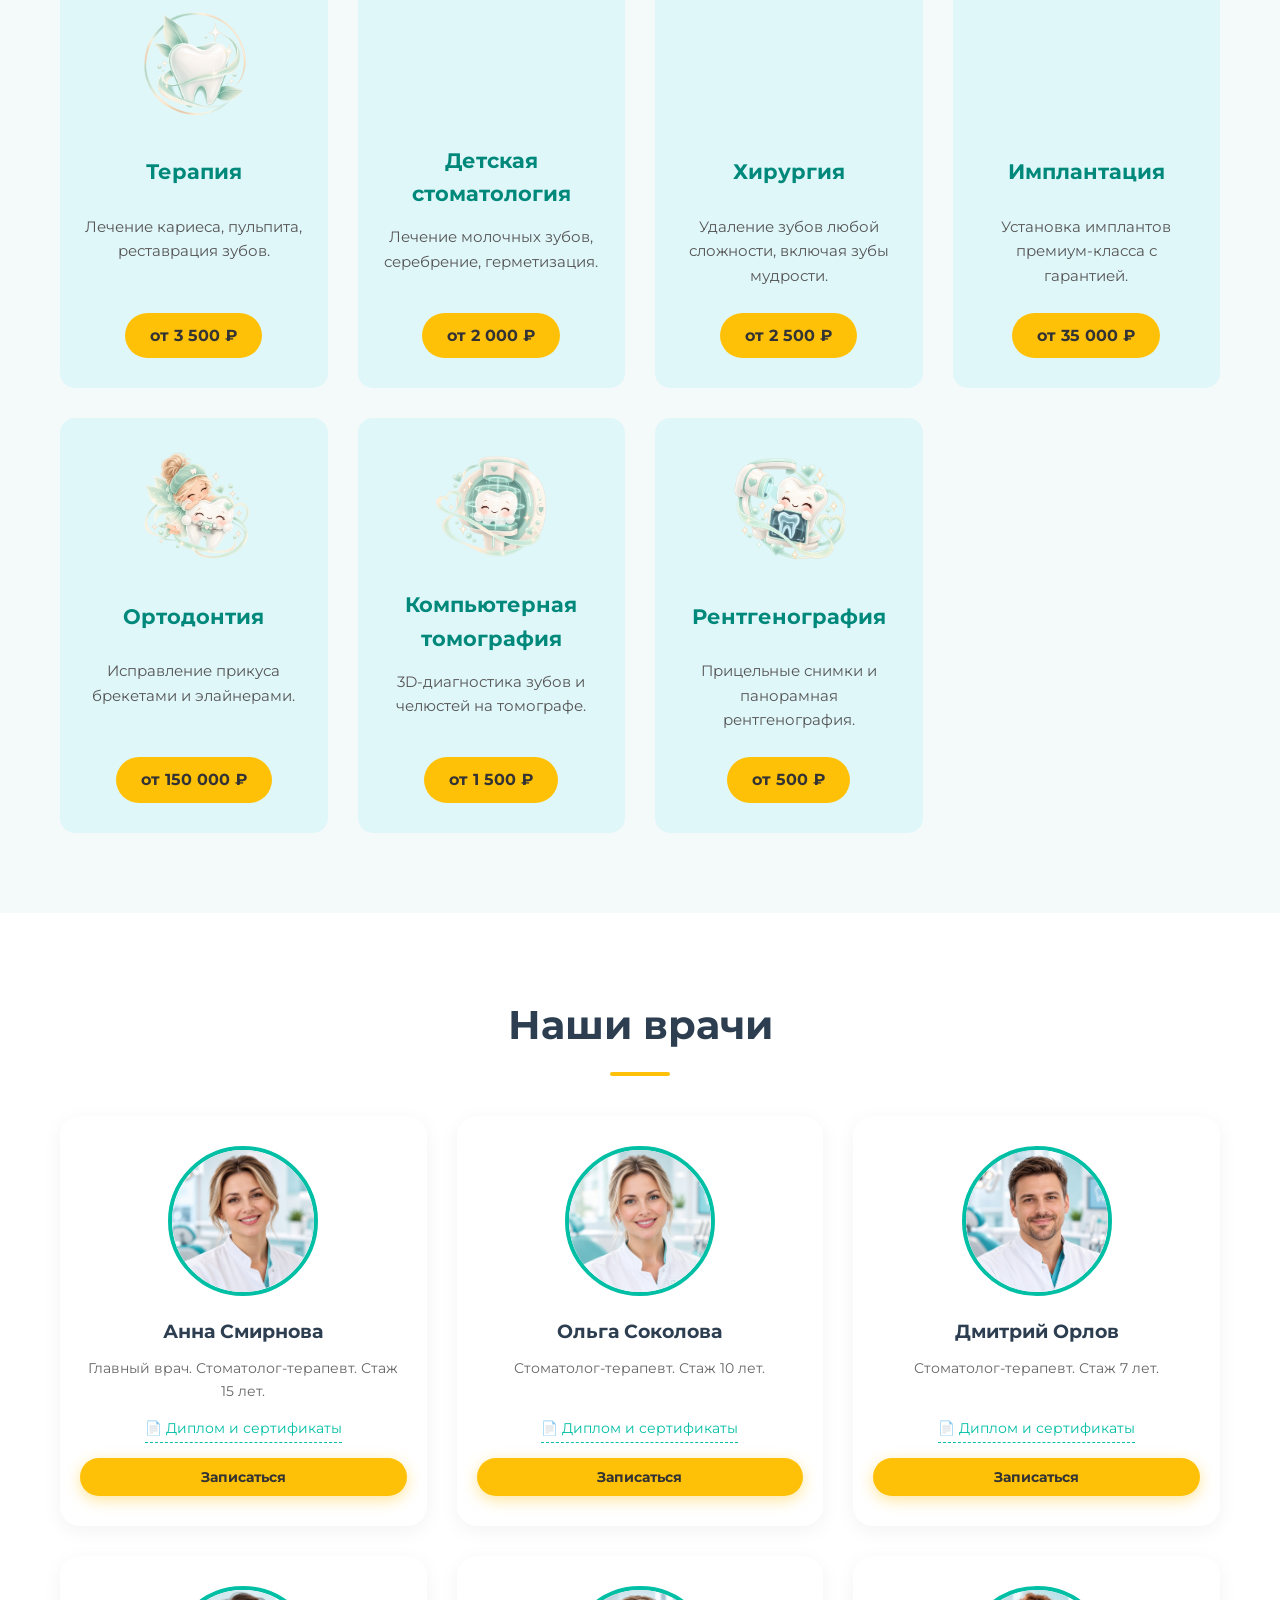
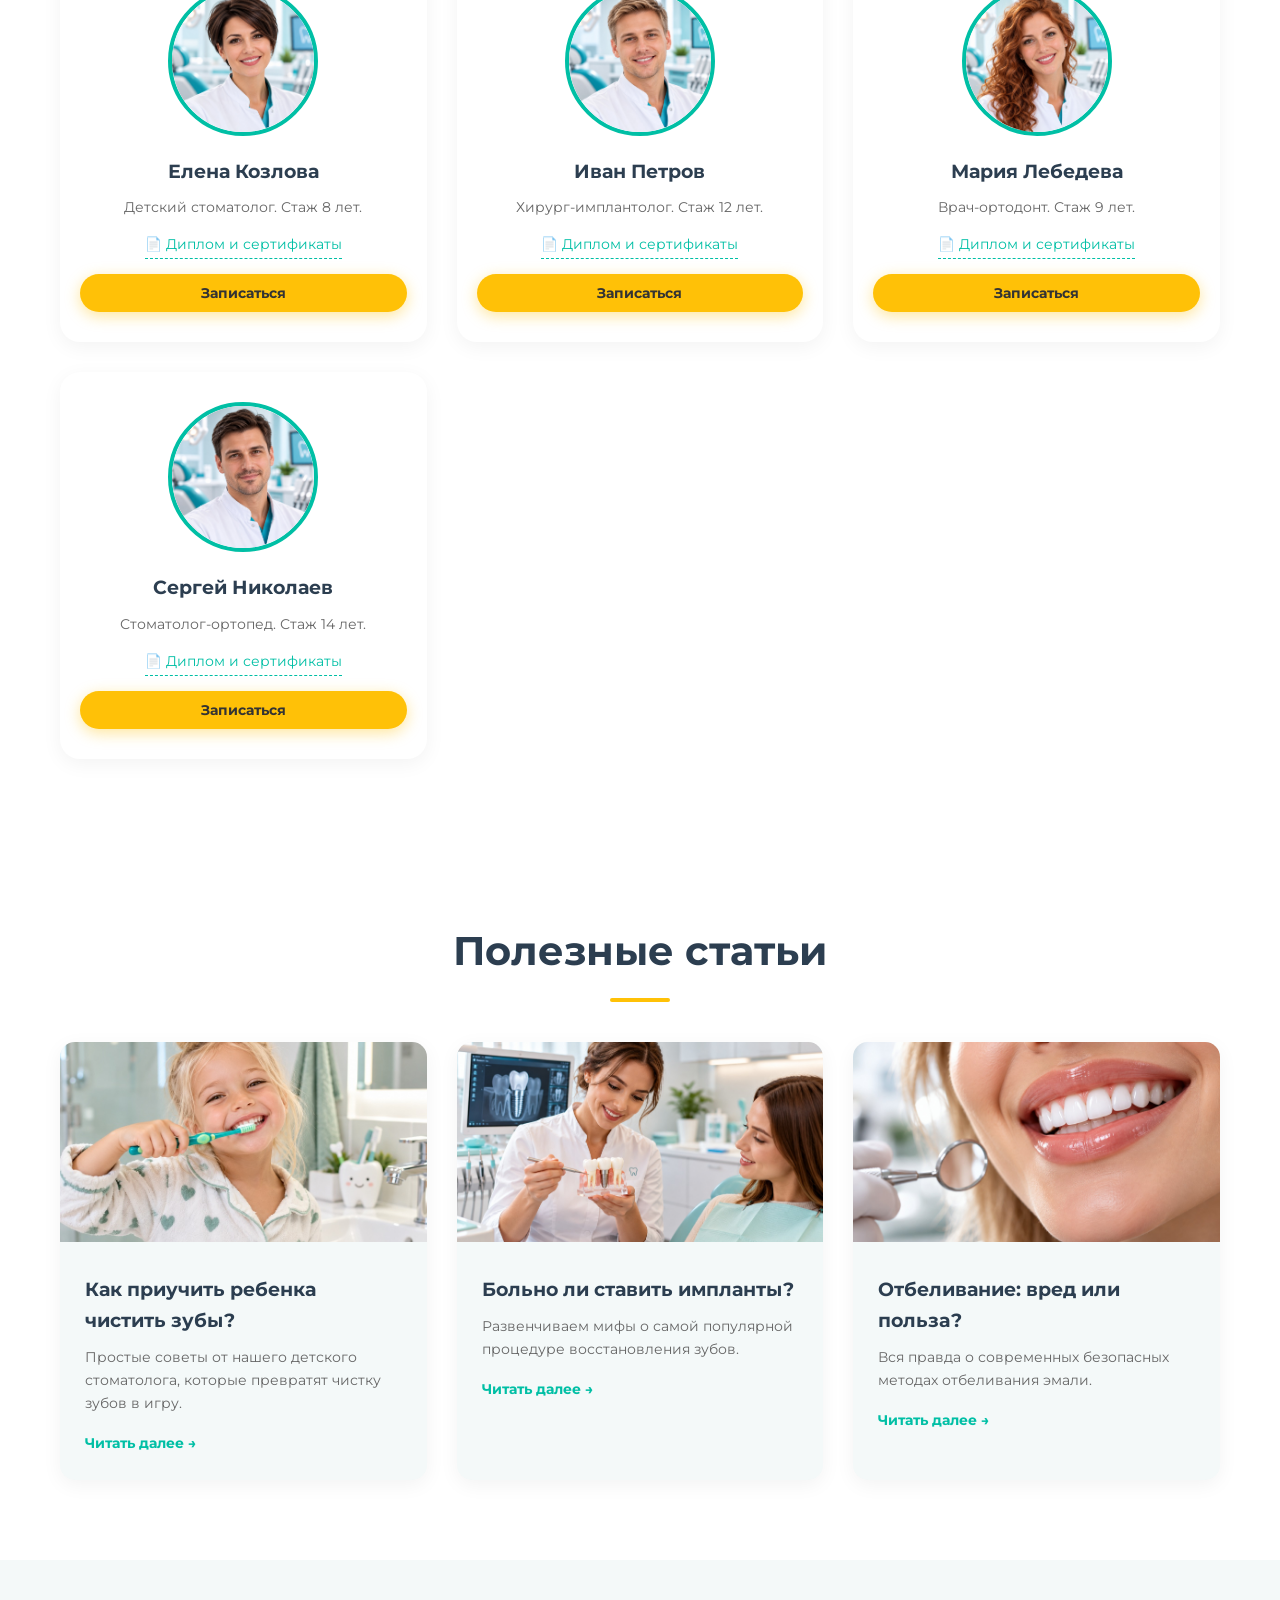
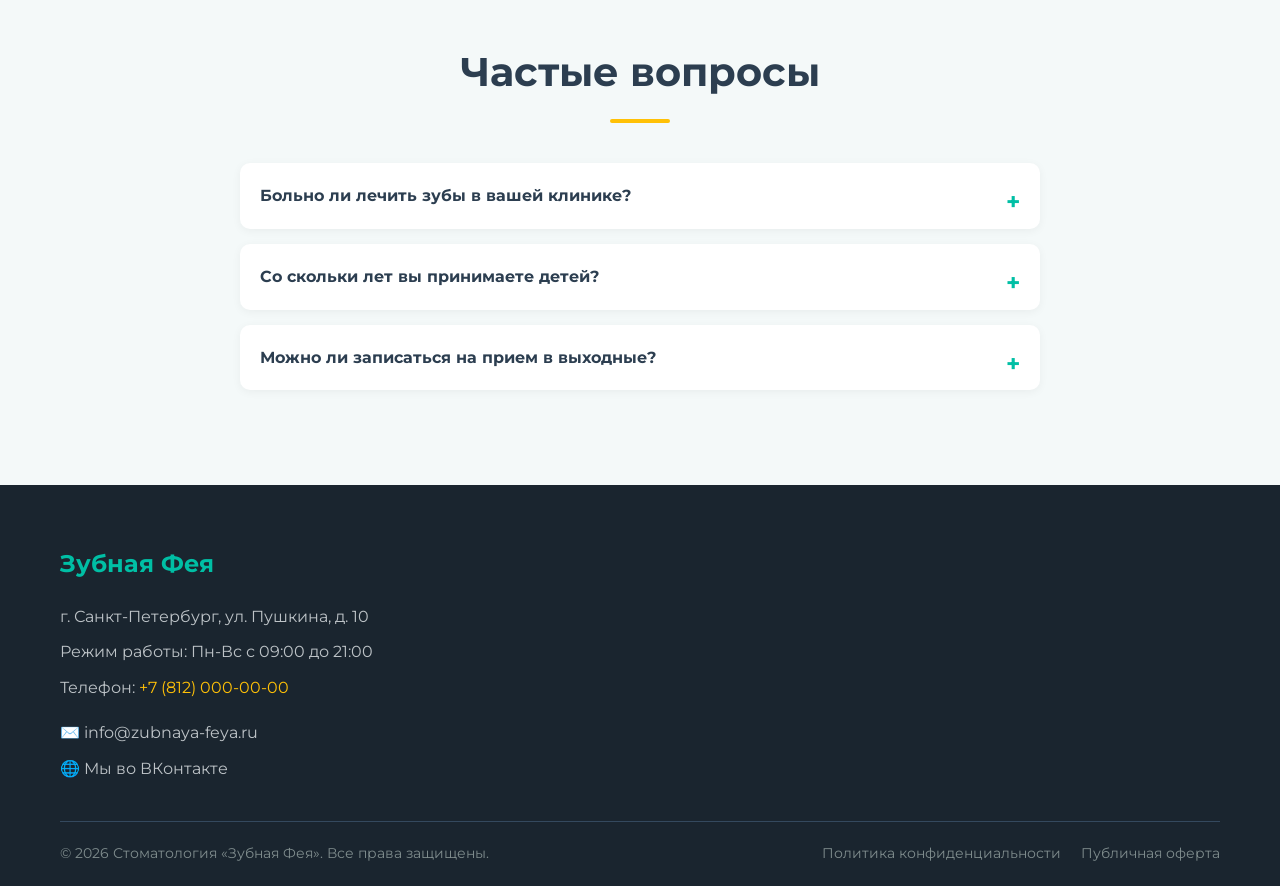
==== commit b6eb1610: "Update index.html" ====
--- a/index.html
+++ b/index.html
@@ -62,7 +62,7 @@
                 <div class="hero__image">
                     <!-- LCP элемент: добавлен fetchpriority="high", width, height. -->
                     <!-- ВАЖНО: Замени значения 600 и 500 на реальные пропорции твоей картинки hero-bg.jpg -->
-                    <img src="img/hero-bg.jpg" alt="Улыбка пациента" width="600" height="500" fetchpriority="high" decoding="async">
+                   <img src="img/hero-bg.jpg" alt="Улыбка пациента" width="800" height="600" fetchpriority="high" decoding="async">
                 </div>
             </div>
         </section>
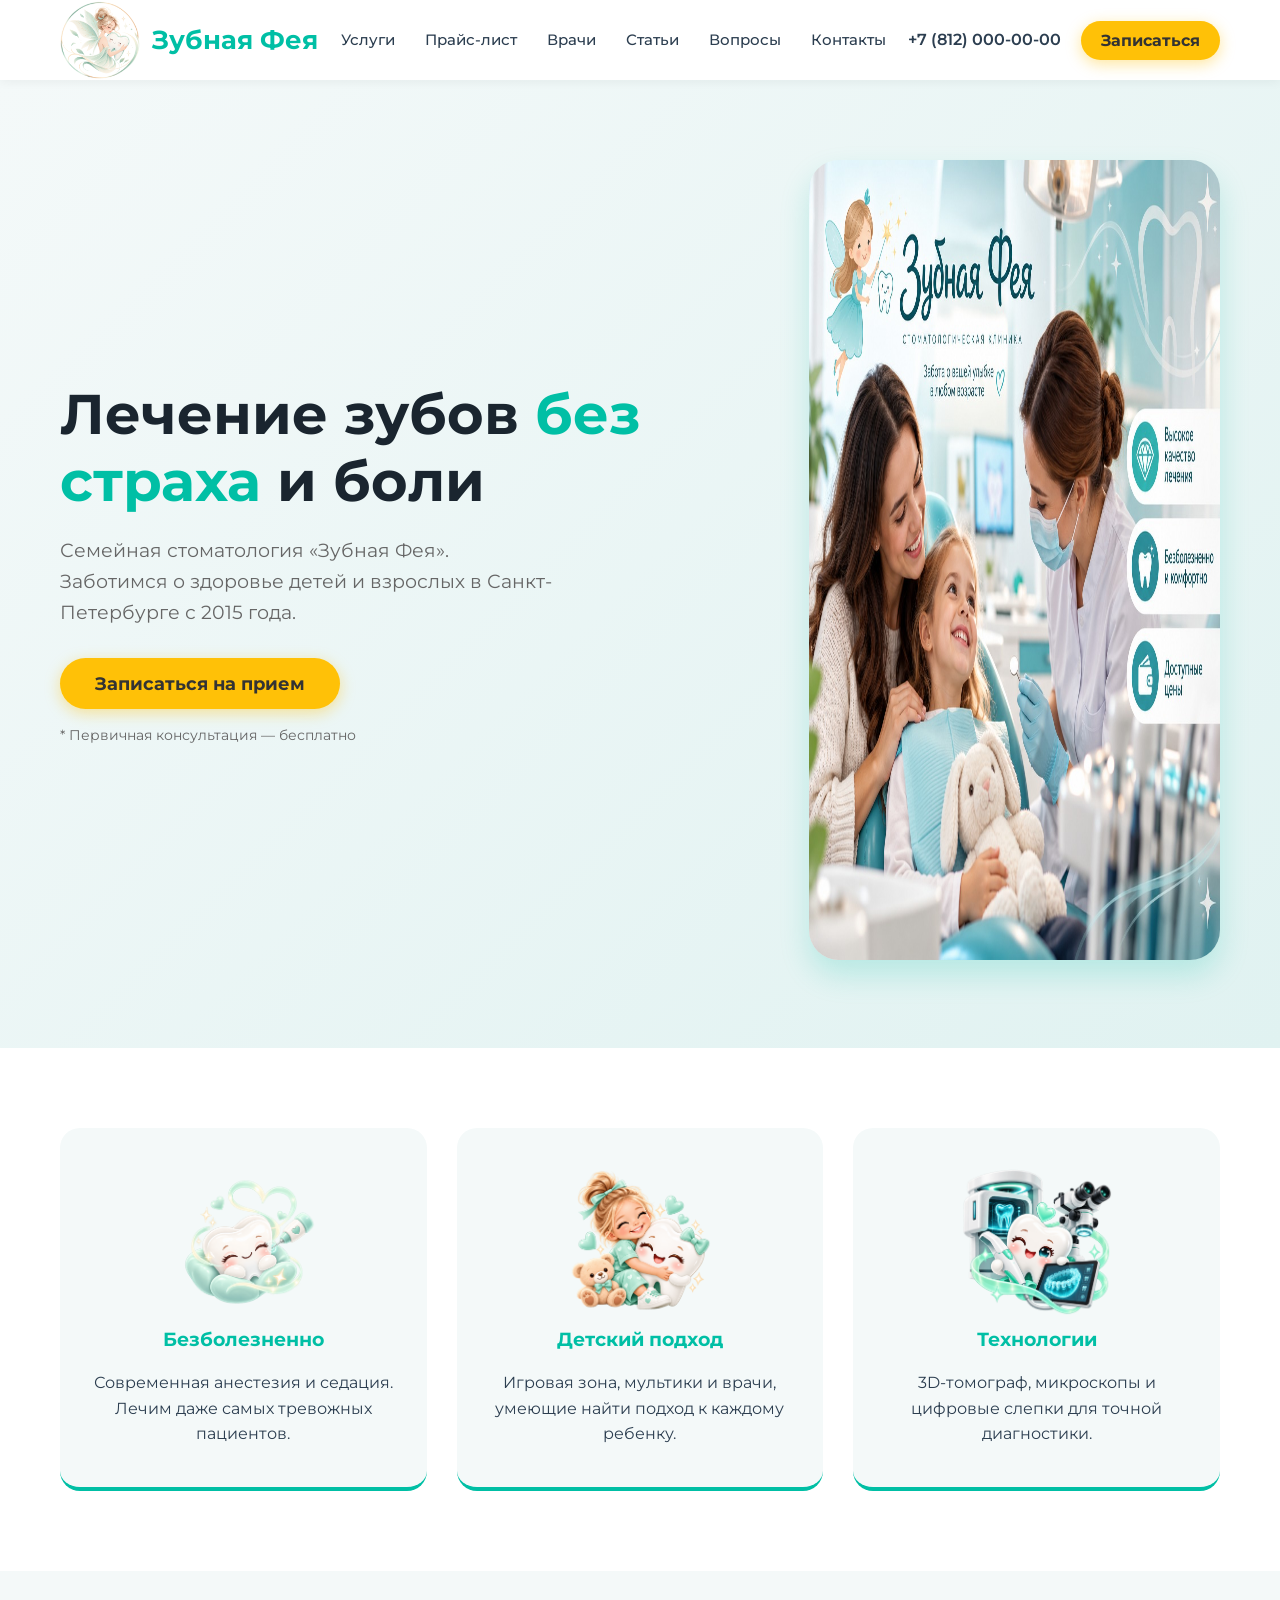
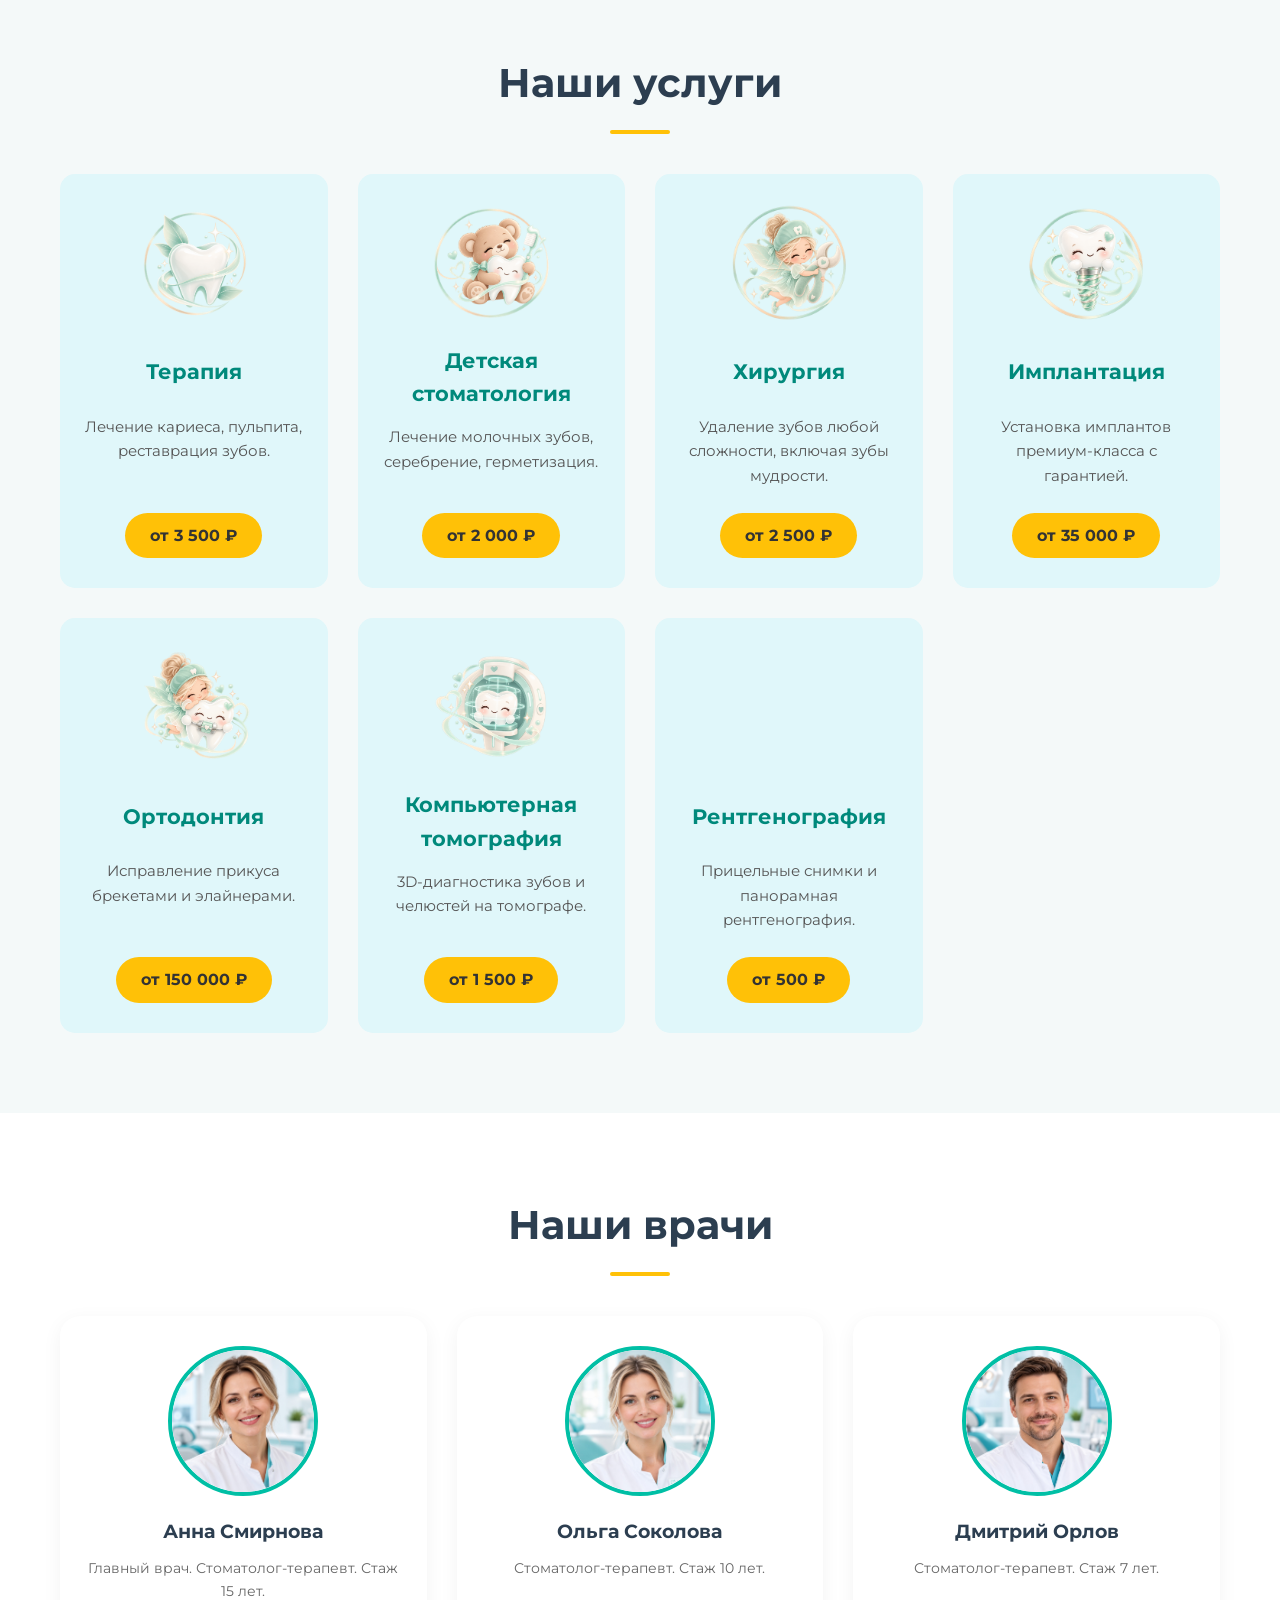
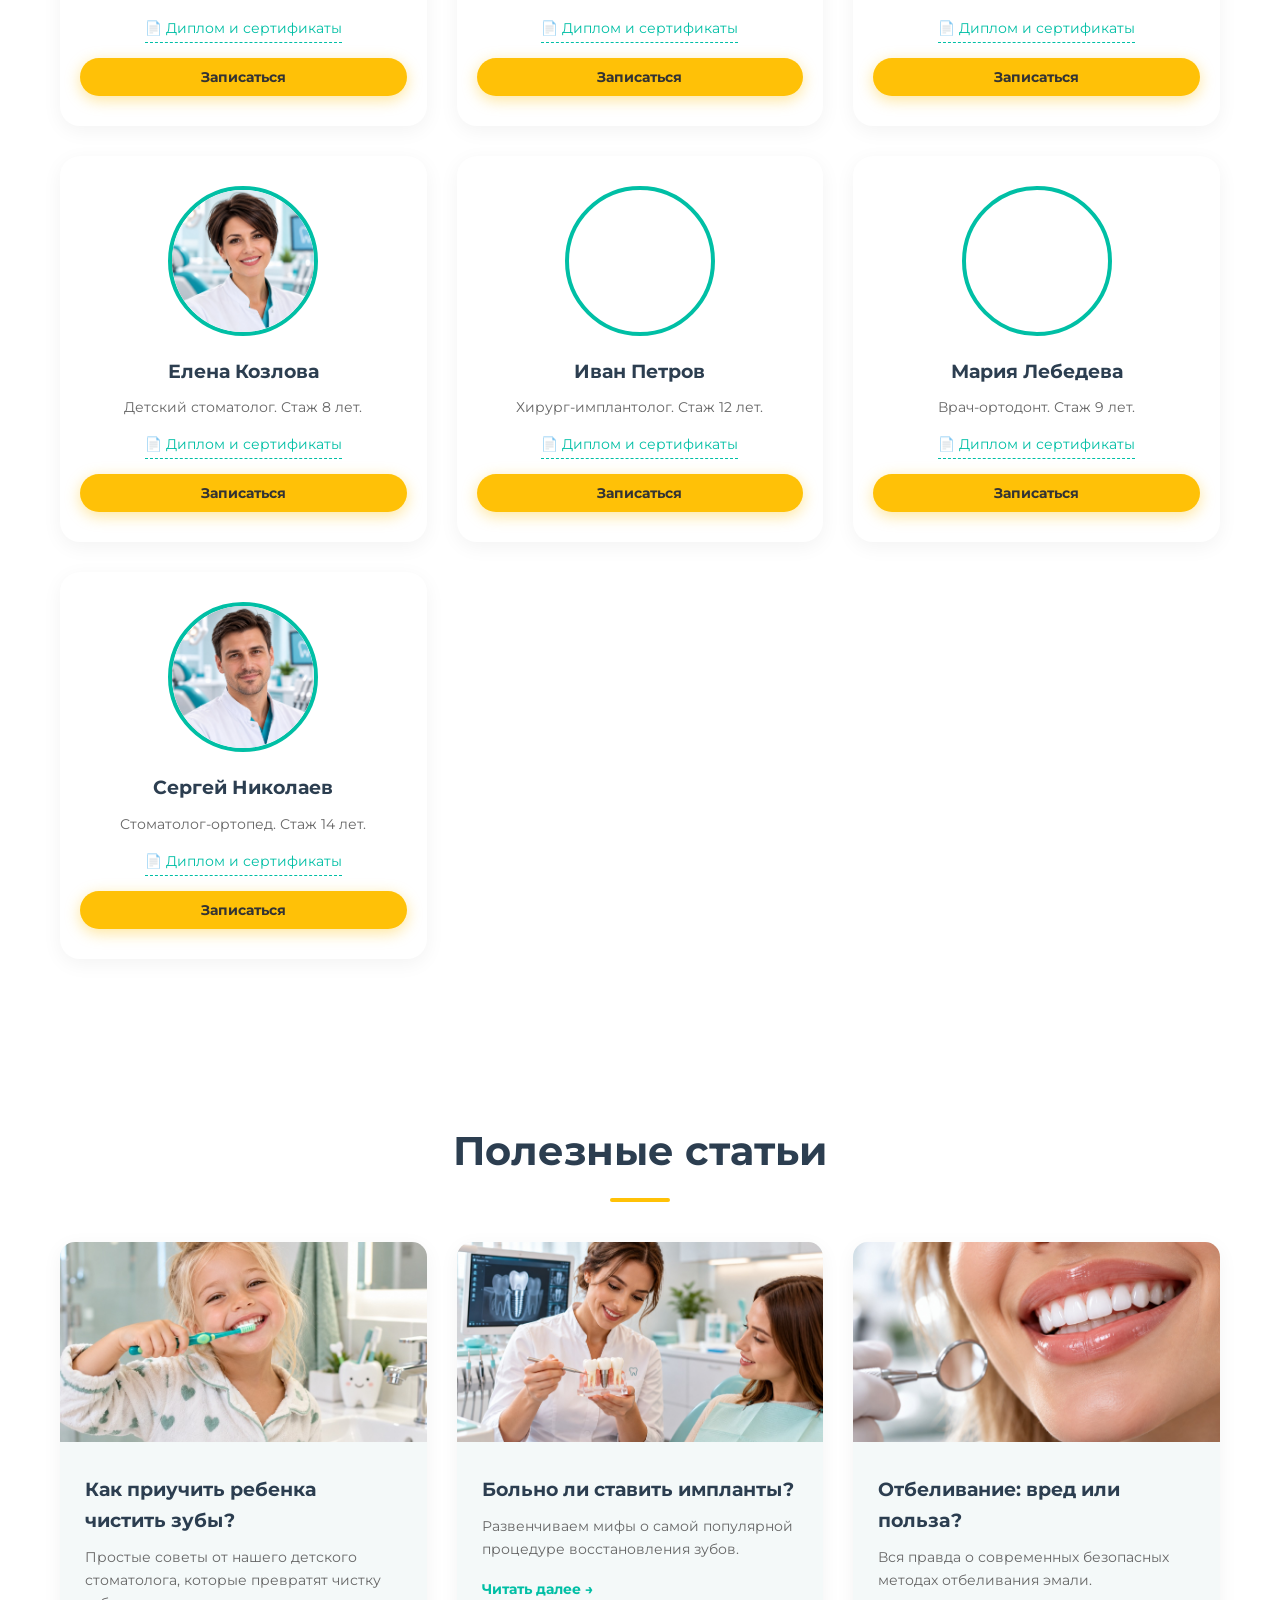
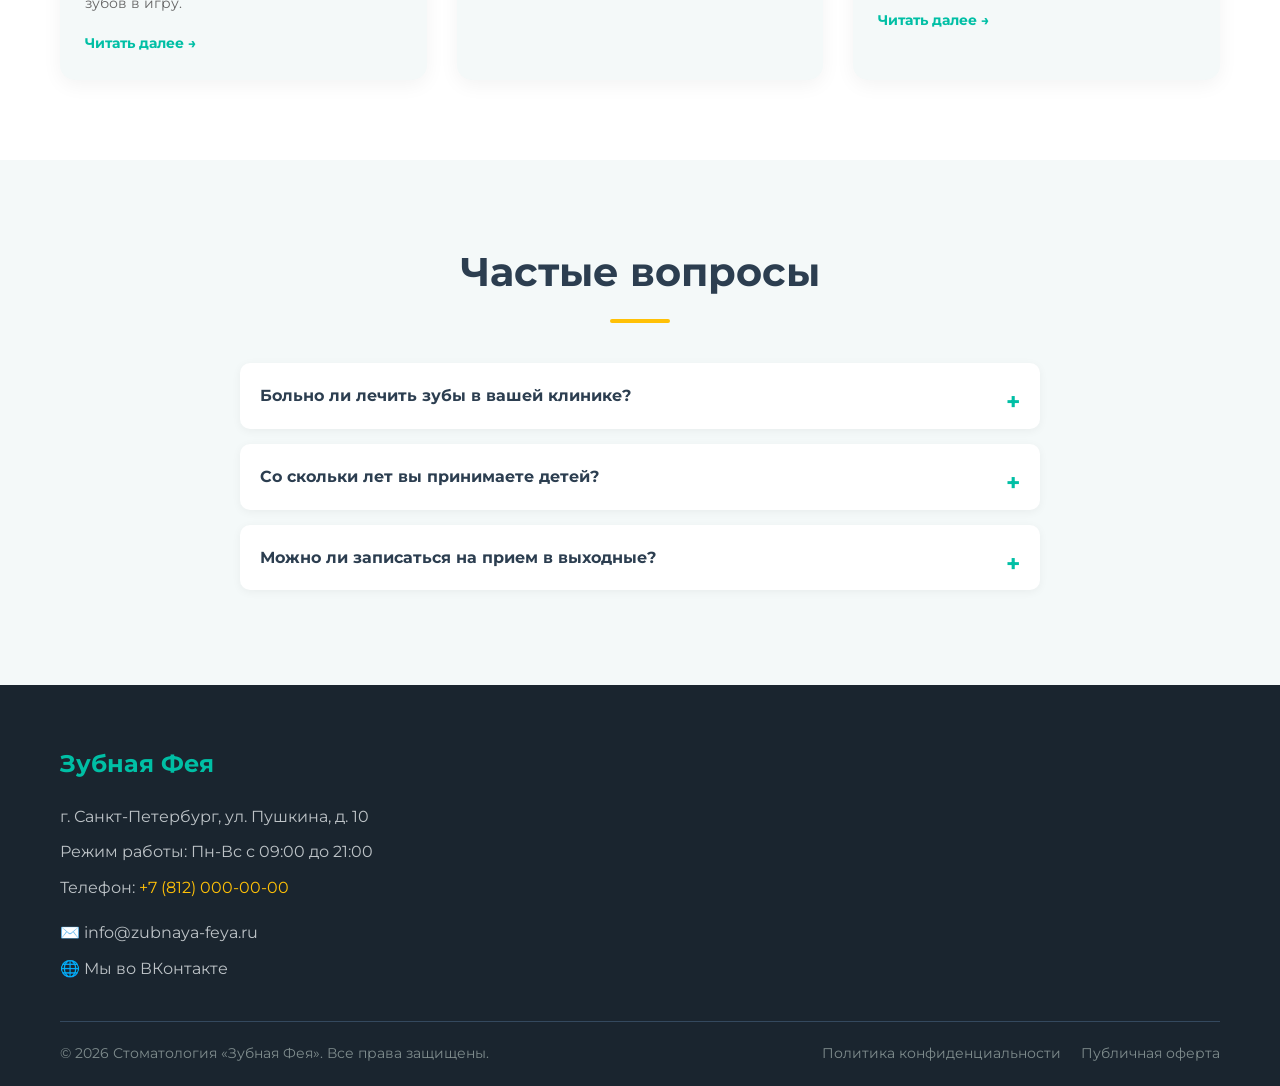
==== commit 89011b56: "Update index.html" ====
--- a/index.html
+++ b/index.html
@@ -62,7 +62,7 @@
                 <div class="hero__image">
                     <!-- LCP элемент: добавлен fetchpriority="high", width, height. -->
                     <!-- ВАЖНО: Замени значения 600 и 500 на реальные пропорции твоей картинки hero-bg.jpg -->
-                   <img src="img/hero-bg.jpg" alt="Улыбка пациента" width="800" height="600" fetchpriority="high" decoding="async">
+                   <img src="img/hero-bg.jpg" alt="Улыбка пациента" width="600" height="800" fetchpriority="high" decoding="async">
                 </div>
             </div>
         </section>
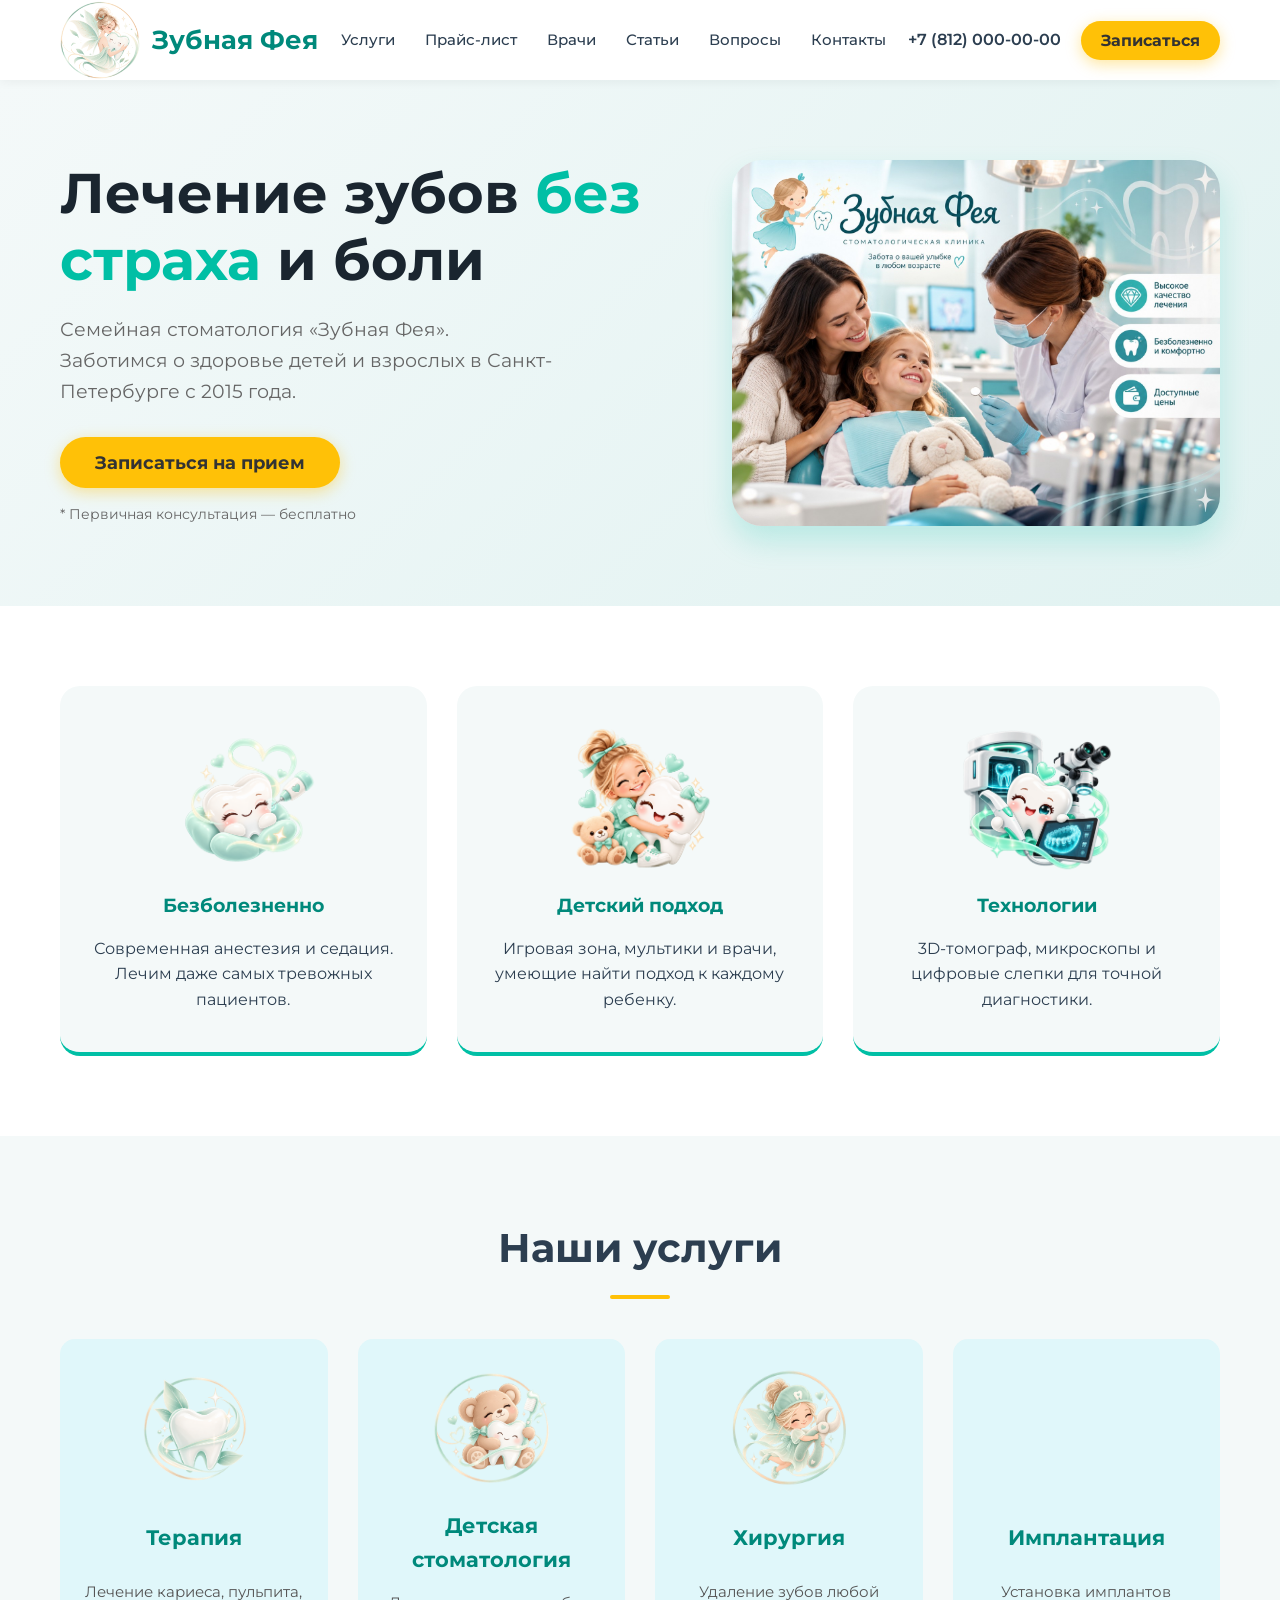
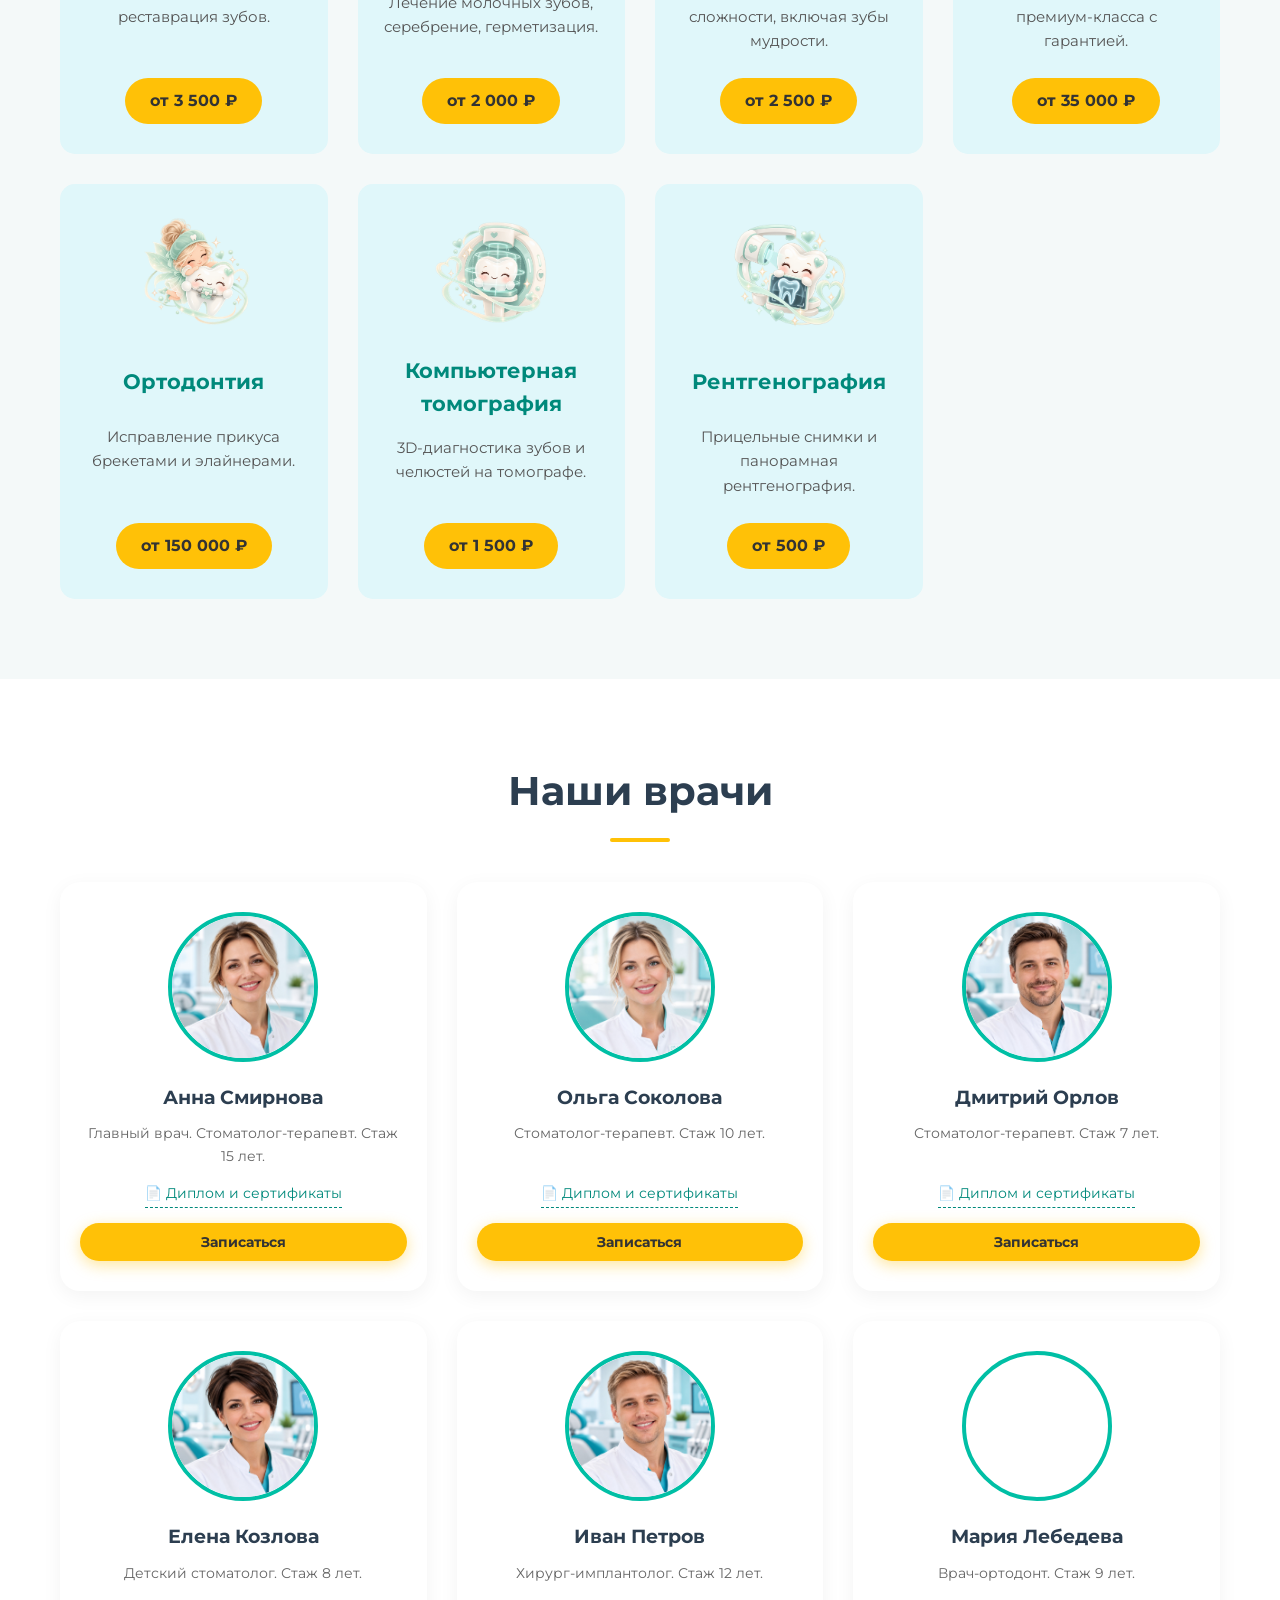
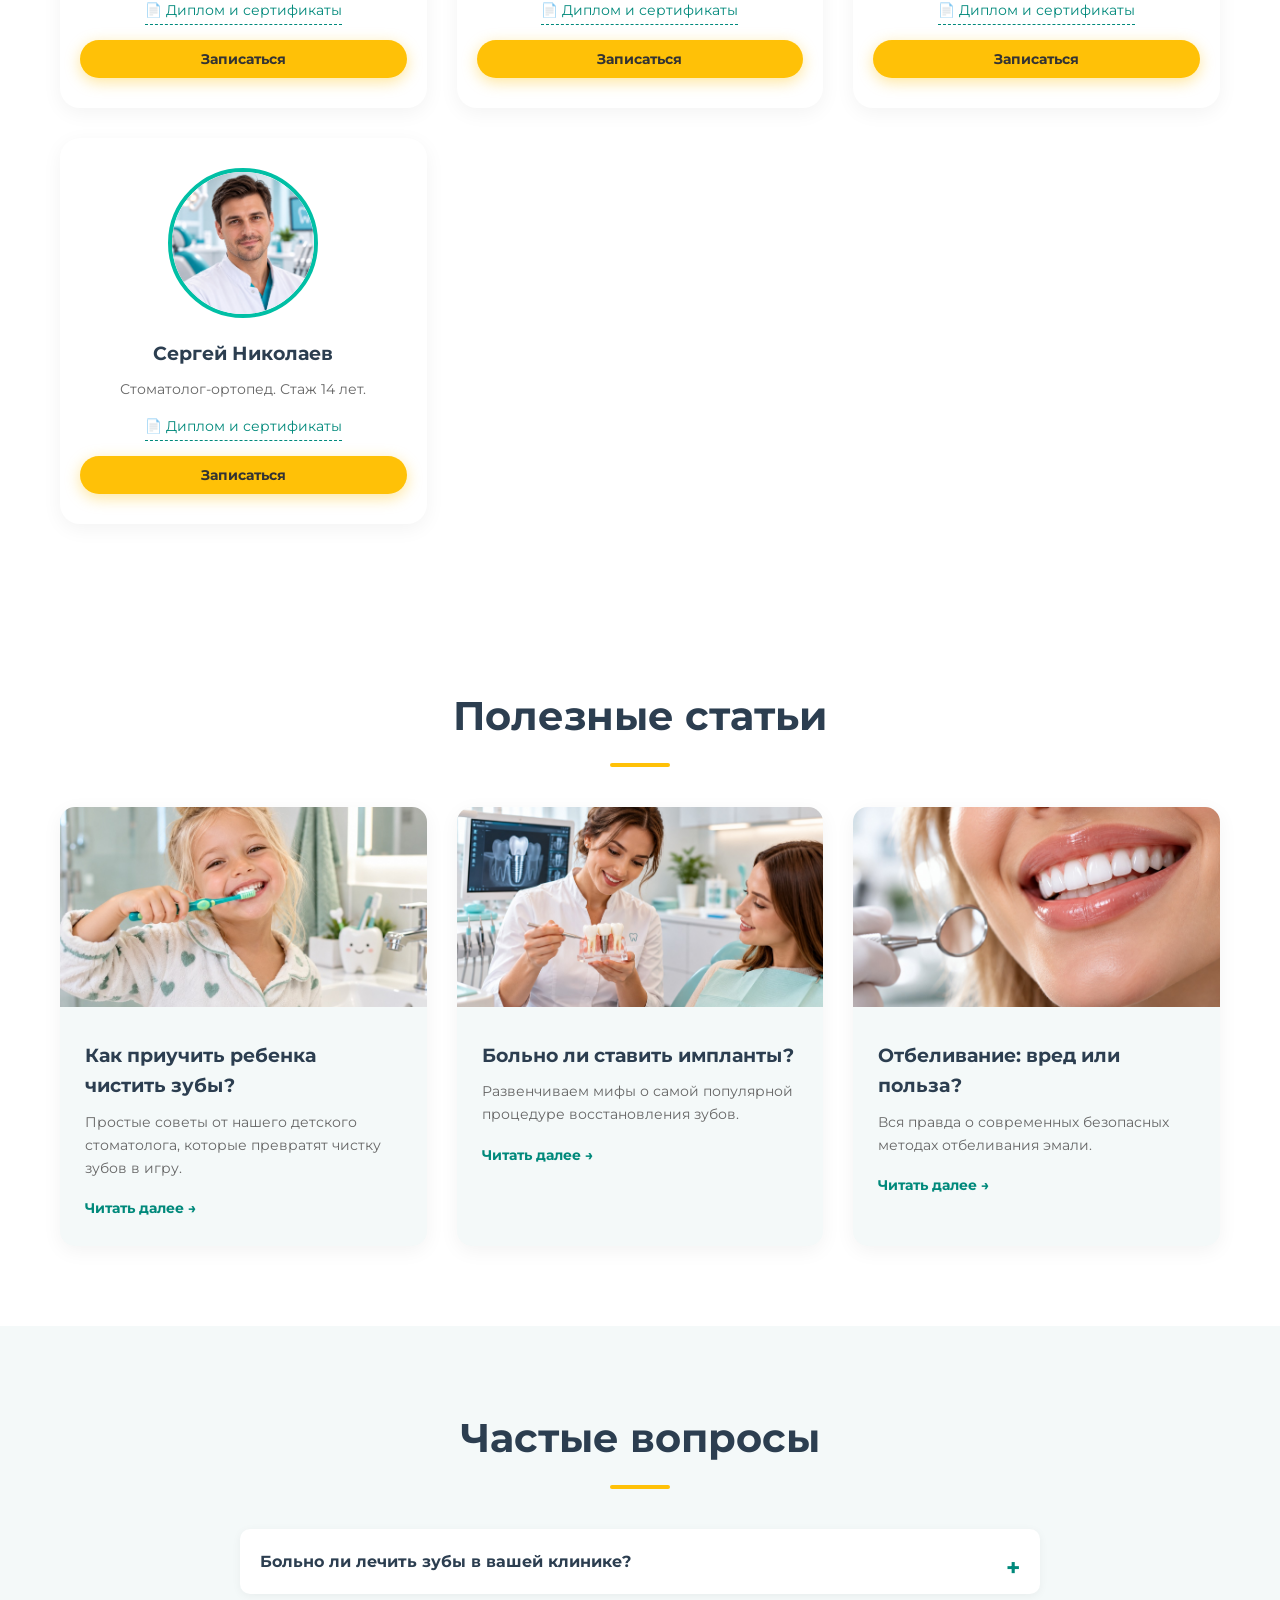
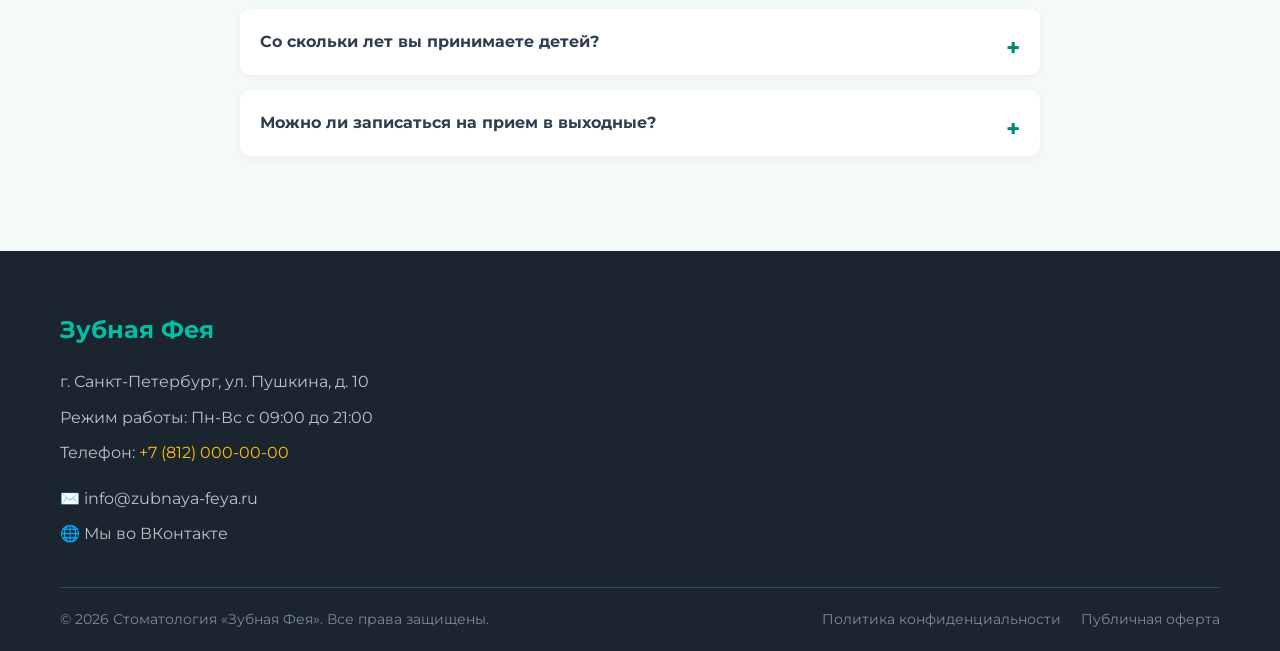
==== commit 71d4b8f6: "Update index.html" ====
--- a/index.html
+++ b/index.html
@@ -62,7 +62,7 @@
                 <div class="hero__image">
                     <!-- LCP элемент: добавлен fetchpriority="high", width, height. -->
                     <!-- ВАЖНО: Замени значения 600 и 500 на реальные пропорции твоей картинки hero-bg.jpg -->
-                   <img src="img/hero-bg.jpg" alt="Улыбка пациента" width="600" height="800" fetchpriority="high" decoding="async">
+                   <img src="img/hero-bg.jpg" alt="Улыбка пациента" width="800" height="600" fetchpriority="high" decoding="async">
                 </div>
             </div>
         </section>
--- a/css/style.css
+++ b/css/style.css
@@ -9,7 +9,8 @@
 }
 
 :root {
-    --primary: #00bfa5; /* Бирюзовый */
+    --primary: #00bfa5; /* Бирюзовый (для фонов, рамок, кнопок) */
+    --primary-text: #00897b; /* Темный бирюзовый (для текста, чтобы пройти контраст) */
     --primary-dark: #008e76;
     --accent: #ffc107; /* Желтый */
     --text: #2c3e50;
@@ -98,6 +99,8 @@
     justify-content: space-between;
     align-items: center;
     height: 80px;
+    flex-wrap: nowrap; 
+    gap: 15px;
 }
 
 /* Логотип (картинка) */
@@ -115,7 +118,7 @@
 .logo__text {
     font-size: 1.6rem;
     font-weight: 700;
-    color: var(--primary);
+    color: var(--primary-text); /* ИСПРАВЛЕНО: темный цвет для контраста */
     white-space: nowrap;
 }
 
@@ -130,10 +133,12 @@
     color: var(--text);
     font-weight: 500;
     transition: color 0.3s;
+    font-size: 0.95rem;
+    white-space: nowrap; 
 }
 
 .nav__link:hover {
-    color: var(--primary);
+    color: var(--primary-text); /* ИСПРАВЛЕНО: темный цвет для контраста */
 }
 
 .header__contacts {
@@ -145,12 +150,18 @@
 .phone {
     text-decoration: none;
     color: var(--text);
-    font-weight: 700;
-    font-size: 1.1rem;
+    font-weight: 600;
+    font-size: 1rem;
+    white-space: nowrap; 
 }
 
 .phone:hover {
-    color: var(--primary);
+    color: var(--primary-text); /* ИСПРАВЛЕНО: темный цвет для контраста */
+}
+
+.header__contacts .btn {
+    white-space: nowrap;
+    padding: 10px 20px;
 }
 
 .burger {
@@ -170,34 +181,6 @@
     transition: 0.3s;
 }
 
-/* Делаем так, чтобы элементы шапки не переносились на новую строку */
-.header__container {
-    display: flex;
-    justify-content: space-between;
-    align-items: center;
-    flex-wrap: nowrap; /* Запрещаем перенос */
-    gap: 15px;
-}
-
-/* Уменьшаем шрифт меню, чтобы оно влезло */
-.nav__link {
-    font-size: 0.95rem; /* Чуть меньше шрифт */
-    white-space: nowrap; /* Запрещаем перенос слов (Прайс-лист в одну строку) */
-}
-
-/* Телефон тоже не должен съезжать */
-.phone {
-    font-size: 1rem;
-    white-space: nowrap; /* Телефон всегда в одну строку */
-    font-weight: 600;
-}
-
-/* Кнопка "Записаться" не должна сжиматься */
-.header__contacts .btn {
-    white-space: nowrap;
-    padding: 10px 20px;
-}
-
 /* =========================================
    БАННЕР (HERO)
    ========================================= */
@@ -235,6 +218,8 @@
 
 .hero__image img {
     max-width: 100%;
+    height: auto; /* ИСПРАВЛЕНО: сохраняет пропорции картинки 800x600 */
+    display: block;
     border-radius: 30px;
     box-shadow: 0 15px 30px rgba(0, 191, 165, 0.2);
 }
@@ -266,29 +251,18 @@
     transform: translateY(-10px);
 }
 
-.feature-card__icon {
-    font-size: 3rem;
-    margin-bottom: 20px;
+/* ИСПРАВЛЕНО: Добавлены стили для картинок преимуществ (вместо inline-стилей в HTML) */
+.feature-card img {
+    width: 150px;
+    height: 150px;
+    object-fit: contain;
+    display: block;
+    margin: 0 auto 15px auto;
 }
 
 .feature-card h3 {
     margin-bottom: 15px;
-    color: var(--primary);
-}
-
-/* Стили для иконок в преимуществах */
-.feature-icon-img {
-    width: 80px !important;   /* Жестко задаем ширину 80 пикселей */
-    height: 80px !important;  /* Жестко задаем высоту 80 пикселей */
-    object-fit: contain;      /* Чтобы картинка не сплющилась */
-    margin: 0 auto 20px;      /* Центрируем по горизонтали и даем отступ снизу */
-    display: block;           /* Выстраиваем как блок для центрирования */
-}
-
-/* Если вдруг текст в карточках преимуществ съехал, убедись, что он по центру */
-.feature-card {
-    text-align: center;
-    /* ... остальные твои стили для карточки ... */
+    color: var(--primary-text); /* ИСПРАВЛЕНО: темный цвет для контраста */
 }
 
 /* =========================================
@@ -305,15 +279,14 @@
     gap: 30px;
 }
 
-/* Меняем фон карточки на светло-бирюзовый и центрируем текст */
 .service-card {
-    background-color: #e0f7fa; /* Светло-бирюзовый фон (иконки будут лучше видны) */
-    text-align: center;        /* Выравниваем ВСЁ содержимое по центру */
+    background-color: #e0f7fa; 
+    text-align: center;        
     padding: 30px 20px;
     border-radius: 15px;
     display: flex;
     flex-direction: column;
-    align-items: center;       /* Центрируем элементы внутри */
+    align-items: center;       
     transition: transform 0.3s;
 }
 
@@ -322,38 +295,32 @@
     box-shadow: 0 10px 25px rgba(0,0,0,0.1);
 }
 
-/* Иконки в услугах */
-/* Стили для иконок в карточках услуг */
-/* Увеличиваем иконки */
 .service-icon-img {
-    width: 120px;             /* Увеличили размер (было 80px) */
+    width: 120px;             
     height: 120px;
     object-fit: contain;
-    margin-bottom: 20px;      /* Отступ от иконки до заголовка */
-}
-
-/* Выравниваем заголовки (названия услуг) */
+    margin-bottom: 20px;      
+}
+
 .service-card h3 {
     font-size: 1.3rem;
-    color: #00897b;           /* Сделал цвет темнее для контраста с фоном */
+    color: var(--primary-text); /* ИСПРАВЛЕНО: используем переменную */
     margin-bottom: 15px;
-    min-height: 3.5rem;       /* Фиксируем высоту заголовка, чтобы кнопки "от 3 500" стояли на одном уровне */
+    min-height: 3.5rem;       
     display: flex;
     align-items: center;
     justify-content: center;
 }
 
-/* Описание услуги */
 .service-card p {
     color: #555;
     font-size: 0.95rem;
     margin-bottom: 25px;
-    flex-grow: 1;             /* Растягиваем текст, чтобы цены были прижаты к низу */
-}
-
-/* Кнопка с ценой */
+    flex-grow: 1;             
+}
+
 .price {
-    background-color: #ffc107; /* Оставляем желтой */
+    background-color: #ffc107; 
     color: #333;
     padding: 10px 25px;
     border-radius: 30px;
@@ -377,16 +344,15 @@
 .doctor-card {
     display: flex;
     flex-direction: column;
-    align-items: center; /* Центрируем контент */
-    height: 100%; /* Карточки одной высоты */
+    align-items: center; 
+    height: 100%; 
     text-align: center;
     background: #fff;
-    padding: 30px 20px; /* Чуть больше отступов для красоты */
+    padding: 30px 20px; 
     border-radius: 20px;
     box-shadow: 0 5px 20px rgba(0,0,0,0.05);
 }
 
-/* Картинка врача (строго 150х150) */
 .doctor-card img {
     width: 150px;
     height: 150px;
@@ -394,7 +360,7 @@
     border-radius: 50%;
     margin-bottom: 20px;
     border: 4px solid var(--primary);
-    flex-shrink: 0; /* Запрет на сжатие/растягивание */
+    flex-shrink: 0; 
 }
 
 .doctor-card h3 {
@@ -403,7 +369,7 @@
 }
 
 .doctor-card p {
-    flex-grow: 1; /* Растягивает описание, выталкивая кнопку вниз */
+    flex-grow: 1; 
     color: var(--text-light);
     font-size: 0.9rem;
     margin-bottom: 15px;
@@ -413,9 +379,9 @@
     display: inline-block;
     margin-bottom: 15px;
     font-size: 0.85rem;
-    color: var(--primary);
+    color: var(--primary-text); /* ИСПРАВЛЕНО: темный цвет для контраста */
     text-decoration: none;
-    border-bottom: 1px dashed var(--primary);
+    border-bottom: 1px dashed var(--primary-text);
     transition: all 0.3s ease;
     padding-bottom: 2px;
 }
@@ -426,7 +392,7 @@
 }
 
 .btn-book {
-    margin-top: auto; /* Прижимает кнопку к полу карточки */
+    margin-top: auto; 
     width: 100%;
     padding: 10px;
     font-size: 0.9rem;
@@ -473,7 +439,7 @@
     margin-bottom: 15px;
 }
 .read-more {
-    color: var(--primary);
+    color: var(--primary-text); /* ИСПРАВЛЕНО: темный цвет для контраста */
     text-decoration: none;
     font-weight: 700;
     font-size: 0.9rem;
@@ -511,7 +477,7 @@
     position: absolute;
     right: 20px;
     font-size: 1.5rem;
-    color: var(--primary);
+    color: var(--primary-text); /* ИСПРАВЛЕНО: темный цвет для контраста */
     transition: transform 0.3s;
 }
 .faq-item[open] summary::after {
@@ -519,7 +485,7 @@
     transform: rotate(180deg);
 }
 .faq-item[open] summary {
-    color: var(--primary);
+    color: var(--primary-text); /* ИСПРАВЛЕНО: темный цвет для контраста */
     border-bottom: 1px solid #eee;
 }
 .faq-item p {
@@ -601,20 +567,31 @@
     position: relative;
     animation: slideUp 0.3s ease;
     max-height: 90vh;
-    overflow-y: auto; /* Если контента много, будет скролл */
+    overflow-y: auto;
 }
 @keyframes slideUp {
     from { transform: translateY(50px); opacity: 0; }
     to { transform: translateY(0); opacity: 1; }
 }
+
+/* ИСПРАВЛЕНО: Стили для кнопки закрытия (чтобы убрать фон и рамки браузера) */
 .modal__close {
     position: absolute;
     top: 15px; right: 20px;
     font-size: 1.8rem;
     cursor: pointer;
     color: #999;
-}
-.modal__title { margin-bottom: 10px; color: var(--primary); }
+    background: transparent;
+    border: none;
+    padding: 0;
+    line-height: 1;
+    transition: color 0.3s;
+}
+.modal__close:hover {
+    color: var(--text);
+}
+
+.modal__title { margin-bottom: 10px; color: var(--primary-text); }
 .modal__text { margin-bottom: 25px; color: var(--text-light); font-size: 0.95rem; }
 .form { display: flex; flex-direction: column; gap: 15px; }
 .form__input {
@@ -648,7 +625,7 @@
 }
 .time-slot-btn:hover {
     border-color: var(--primary);
-    color: var(--primary);
+    color: var(--primary-text);
     background-color: var(--bg-light);
 }
 .time-slot-btn.selected {
@@ -682,6 +659,7 @@
     
     .footer__bottom { flex-direction: column; gap: 10px; text-align: center; }
 }
+
 /* Стили для прайс-листа */
 .price-table {
     width: 100%;
@@ -707,7 +685,7 @@
 }
 .price-table td:last-child {
     font-weight: 700;
-    color: #ffc107; /* Желтый акцент для цены */
+    color: #d39e00; /* Желтый акцент для цены (сделан чуть темнее для читаемости на белом) */
     text-align: right;
     white-space: nowrap;
 }
@@ -717,7 +695,7 @@
 }
 .category-row td {
     background-color: #f4f9f9;
-    color: #00bfa5;
+    color: #00897b; /* Темный бирюзовый для контраста */
     font-weight: 700;
     font-size: 1.1rem;
 }
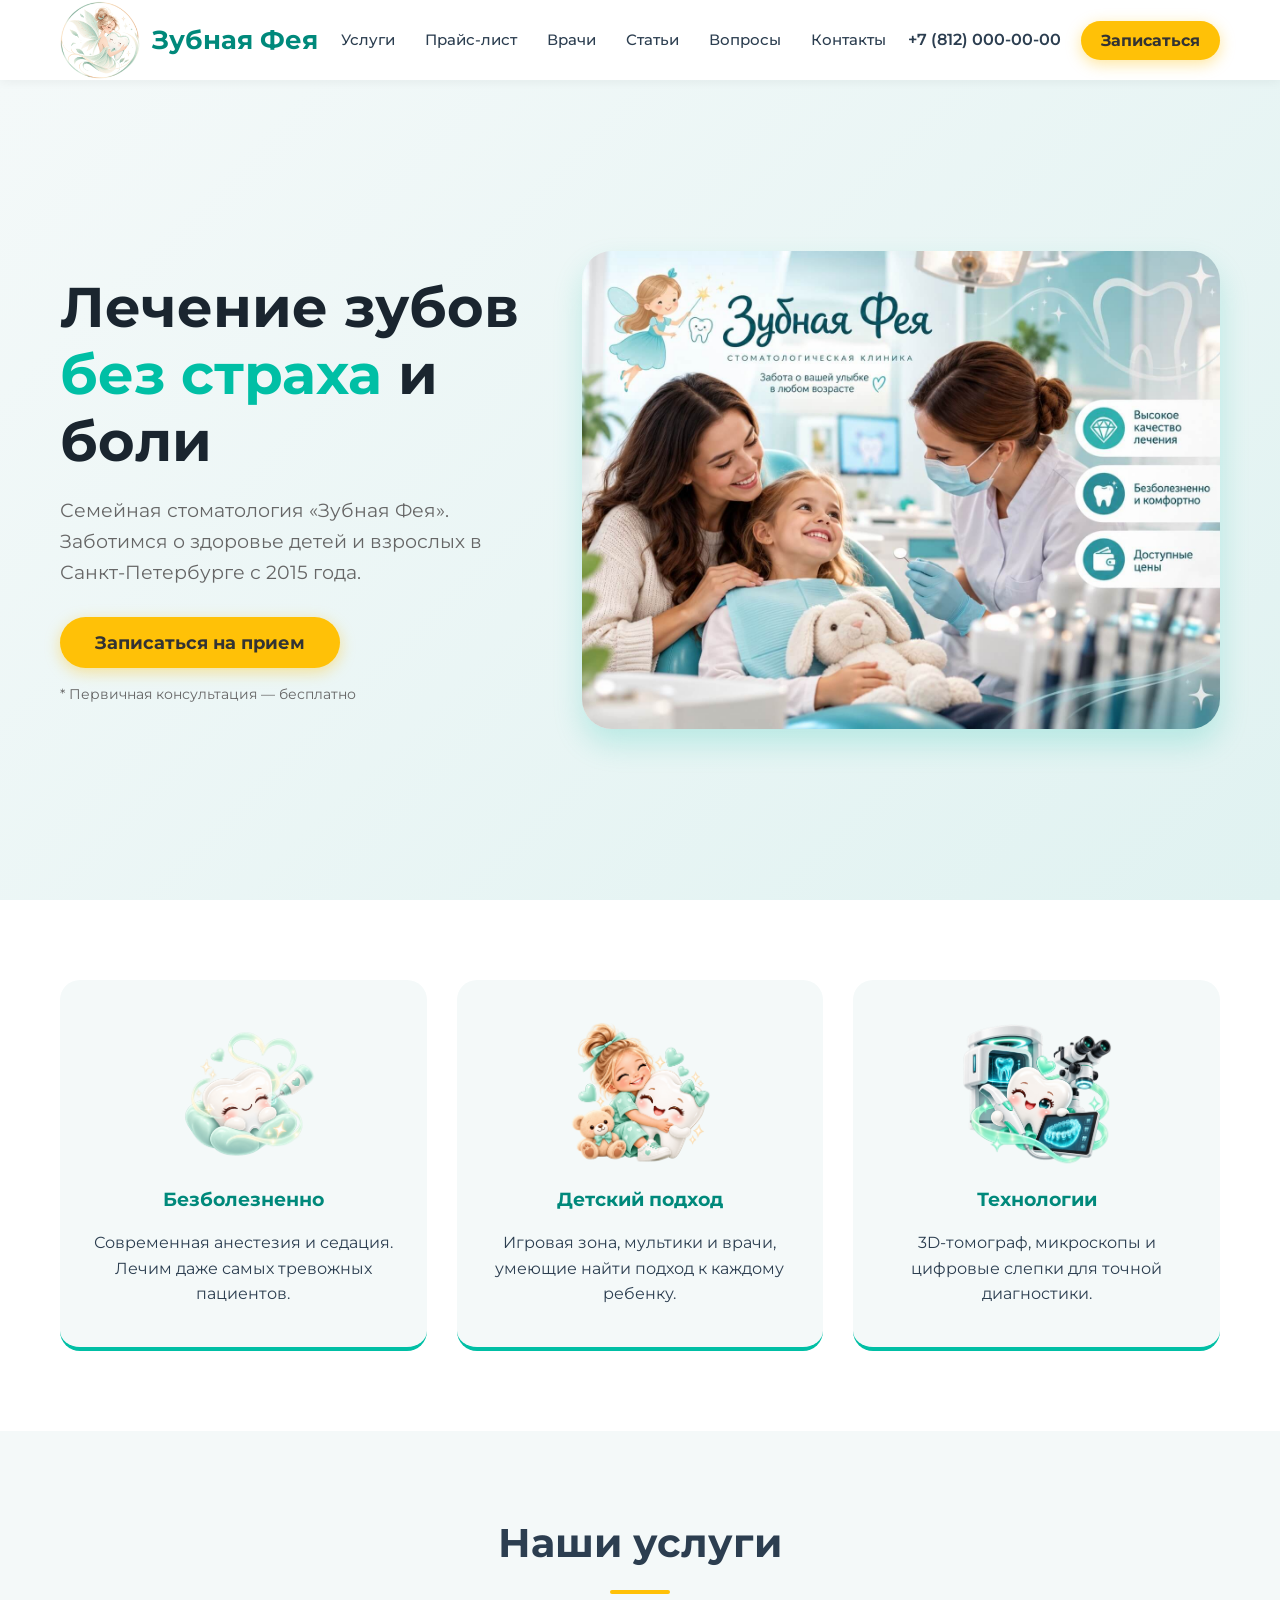
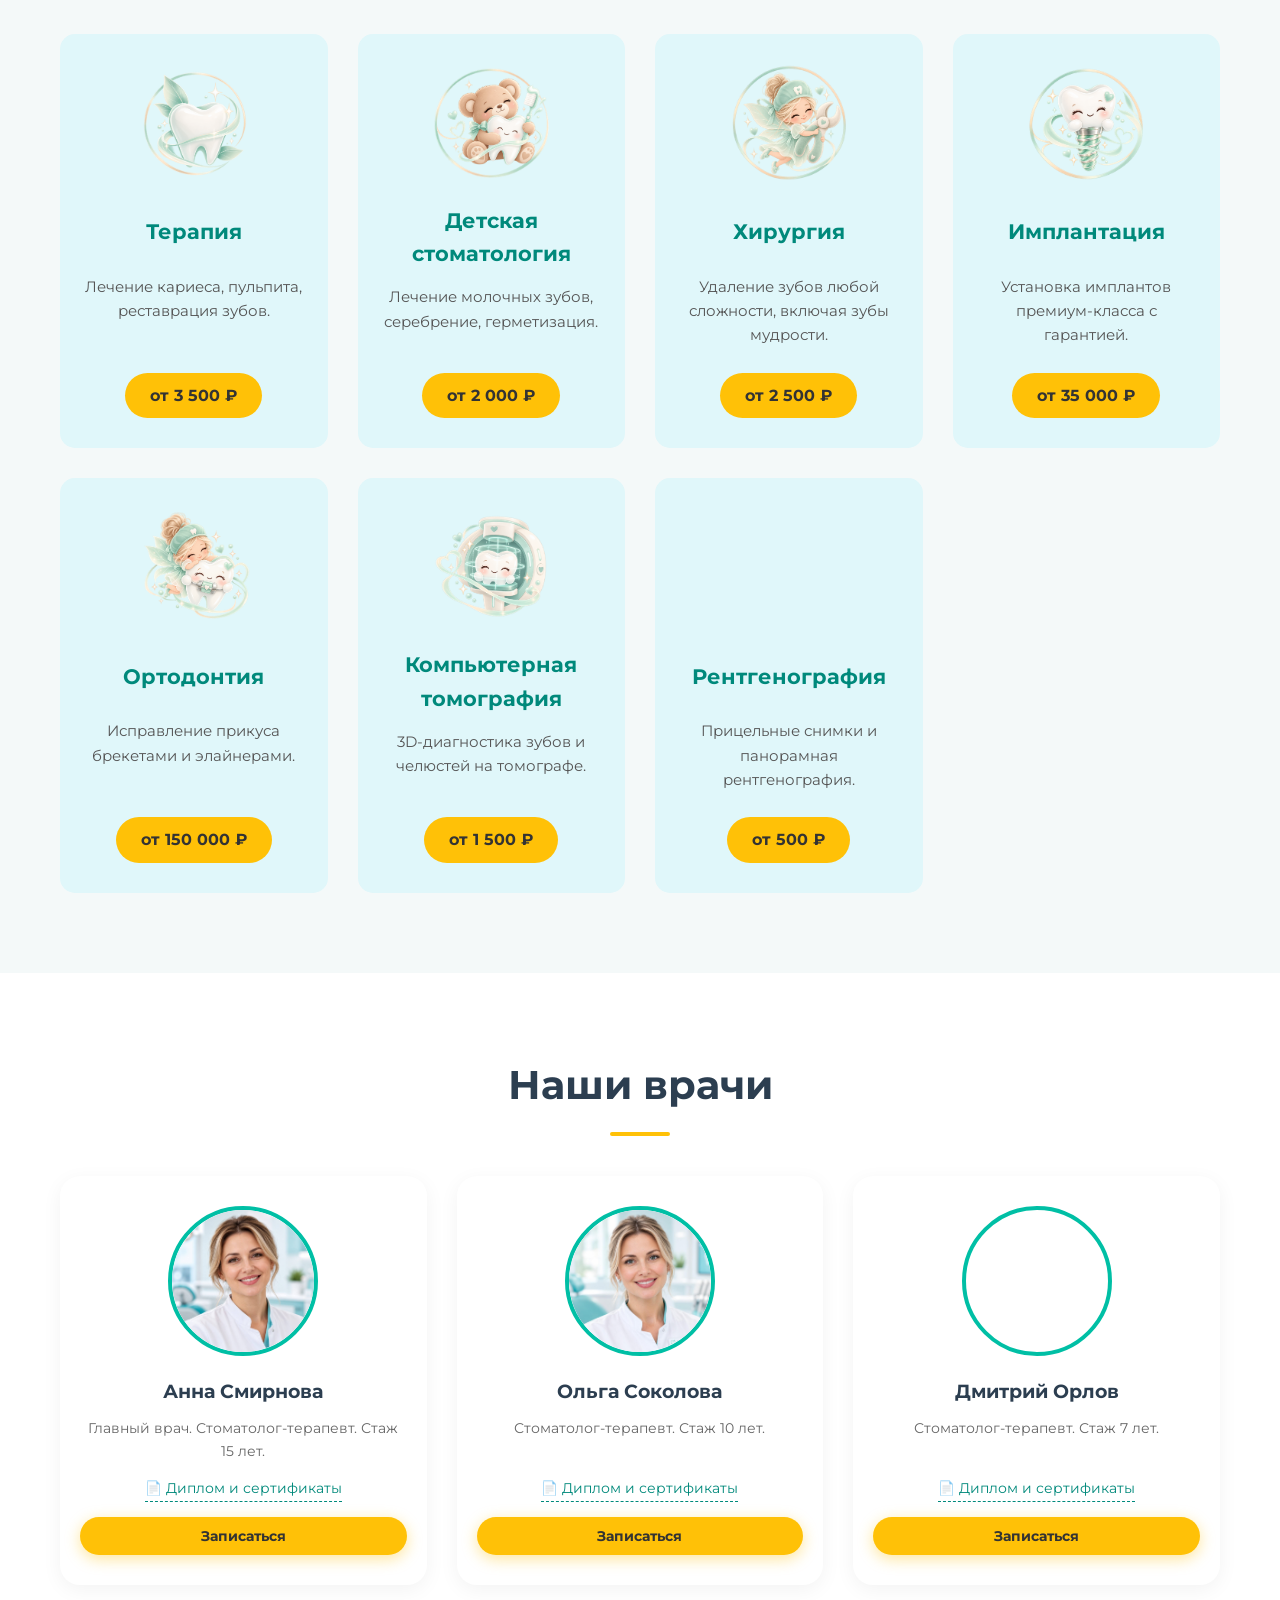
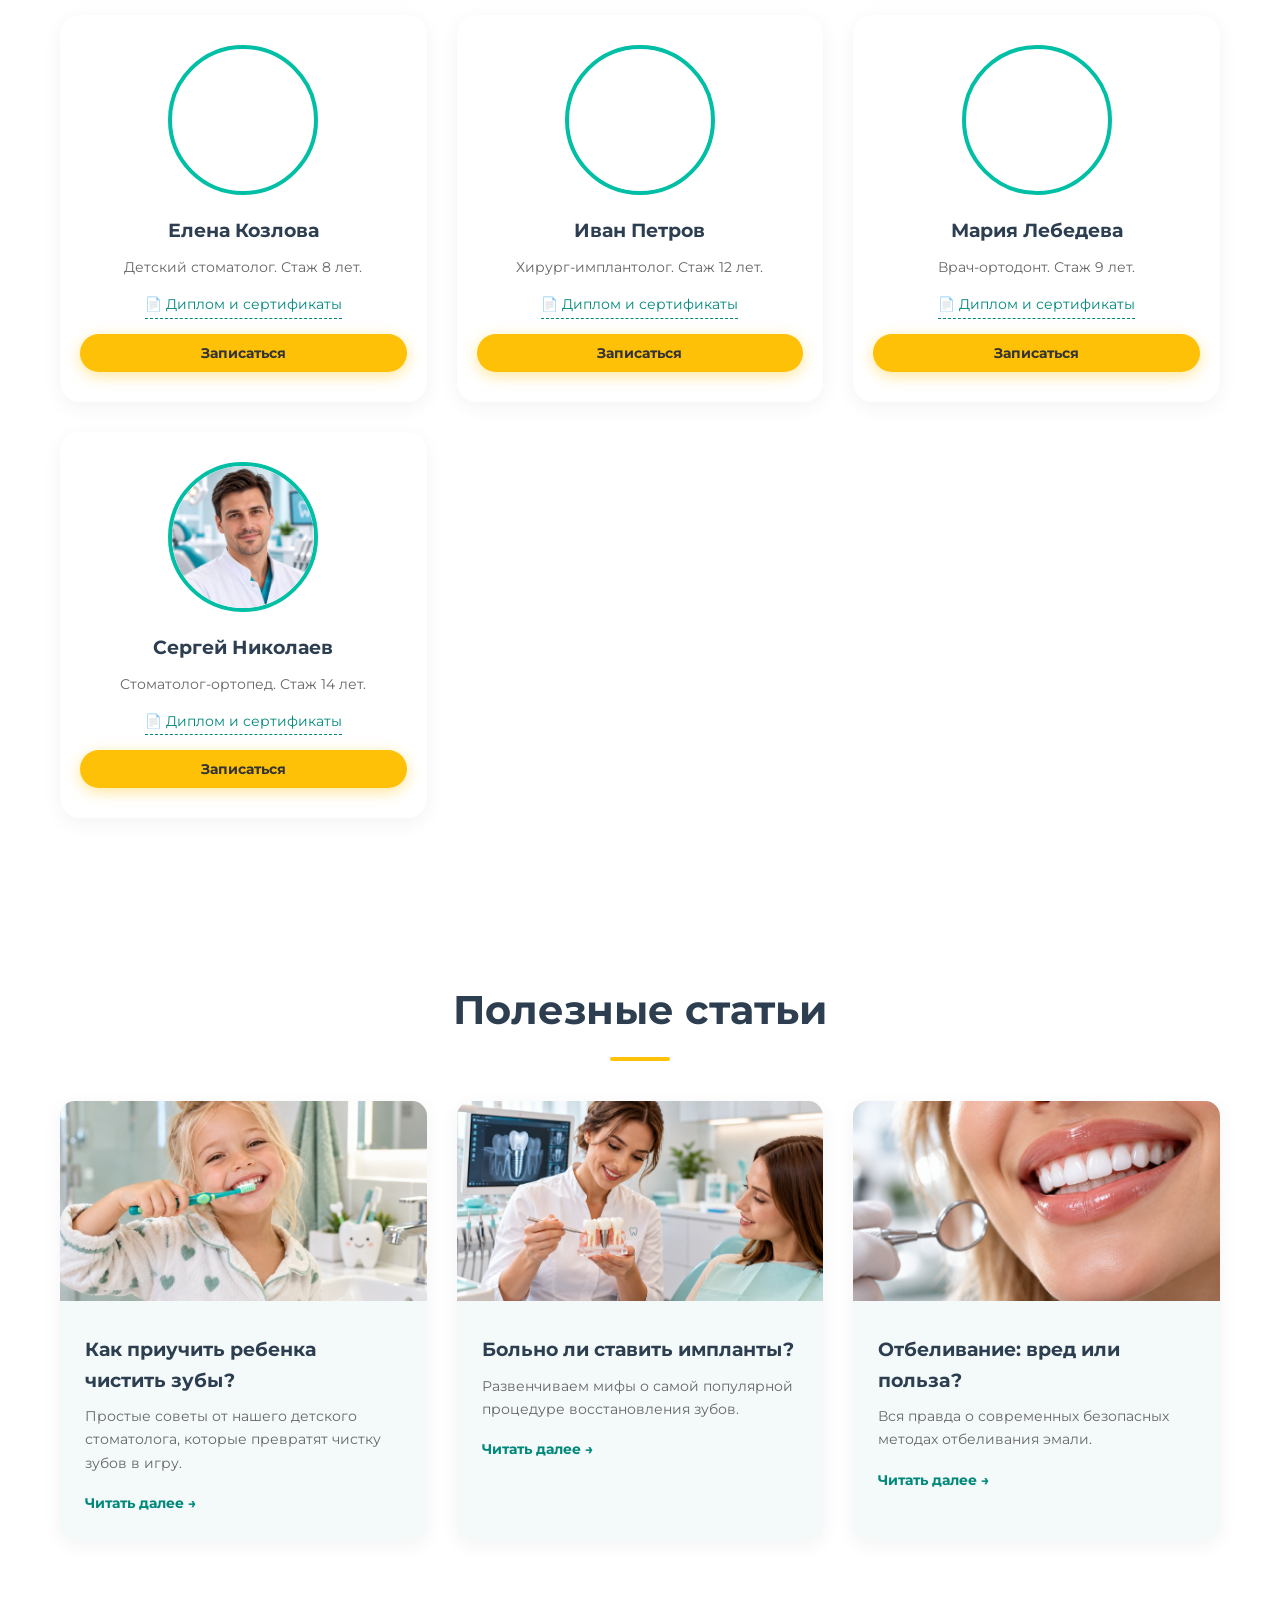
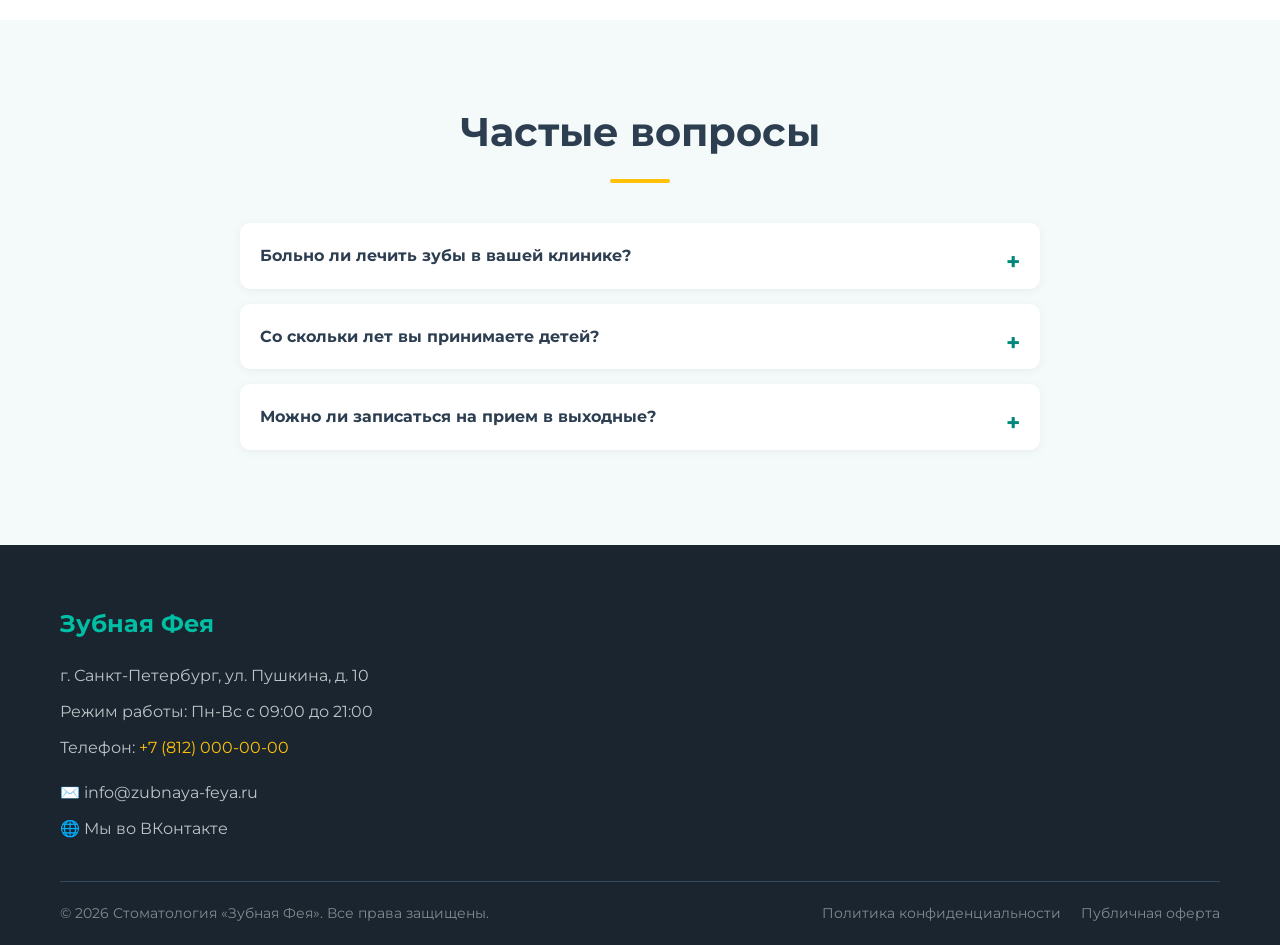
==== commit 2bc59236: "Update index.html" ====
--- a/index.html
+++ b/index.html
@@ -21,7 +21,7 @@
         <div class="container header__container">
             <a href="#" class="logo">
                 <!-- Добавлены width и height для предотвращения скачков верстки -->
-                <img src="img/logo.png" alt="Логотип Зубная Фея" class="logo__img" width="50" height="50">
+                <img src="img/logo.png" alt="Логотип Зубная Фея" class="logo__img">
                 <span class="logo__text">Зубная Фея</span>
             </a>
             
--- a/css/style.css
+++ b/css/style.css
@@ -187,6 +187,9 @@
 .hero {
     background: linear-gradient(135deg, var(--bg-light) 0%, #e0f2f1 100%);
     padding: 80px 0;
+    min-height: calc(100vh - 80px); /* Занимает 100% высоты экрана минус высота шапки (80px) */
+    display: flex;
+    align-items: center; /* Центрируем текст и картинку по вертикали */
 }
 
 .hero__container {
@@ -216,12 +219,21 @@
     color: var(--text-light);
 }
 
+/* Задаем ширину самому контейнеру с картинкой */
+.hero__image {
+    flex: 0 0 55%; /* Увеличили с 48% до 55% (картинка станет крупнее) */
+    display: flex;
+    justify-content: flex-end; 
+}
+
+/* Заставляем картинку заполнить весь этот контейнер */
 .hero__image img {
-    max-width: 100%;
-    height: auto; /* ИСПРАВЛЕНО: сохраняет пропорции картинки 800x600 */
+    width: 100%; /* Растягиваем на всю ширину контейнера */
+    height: auto; /* Сохраняем пропорции 800x600 */
     display: block;
     border-radius: 30px;
     box-shadow: 0 15px 30px rgba(0, 191, 165, 0.2);
+    object-fit: cover; /* На всякий случай, чтобы не было искажений */
 }
 
 /* =========================================
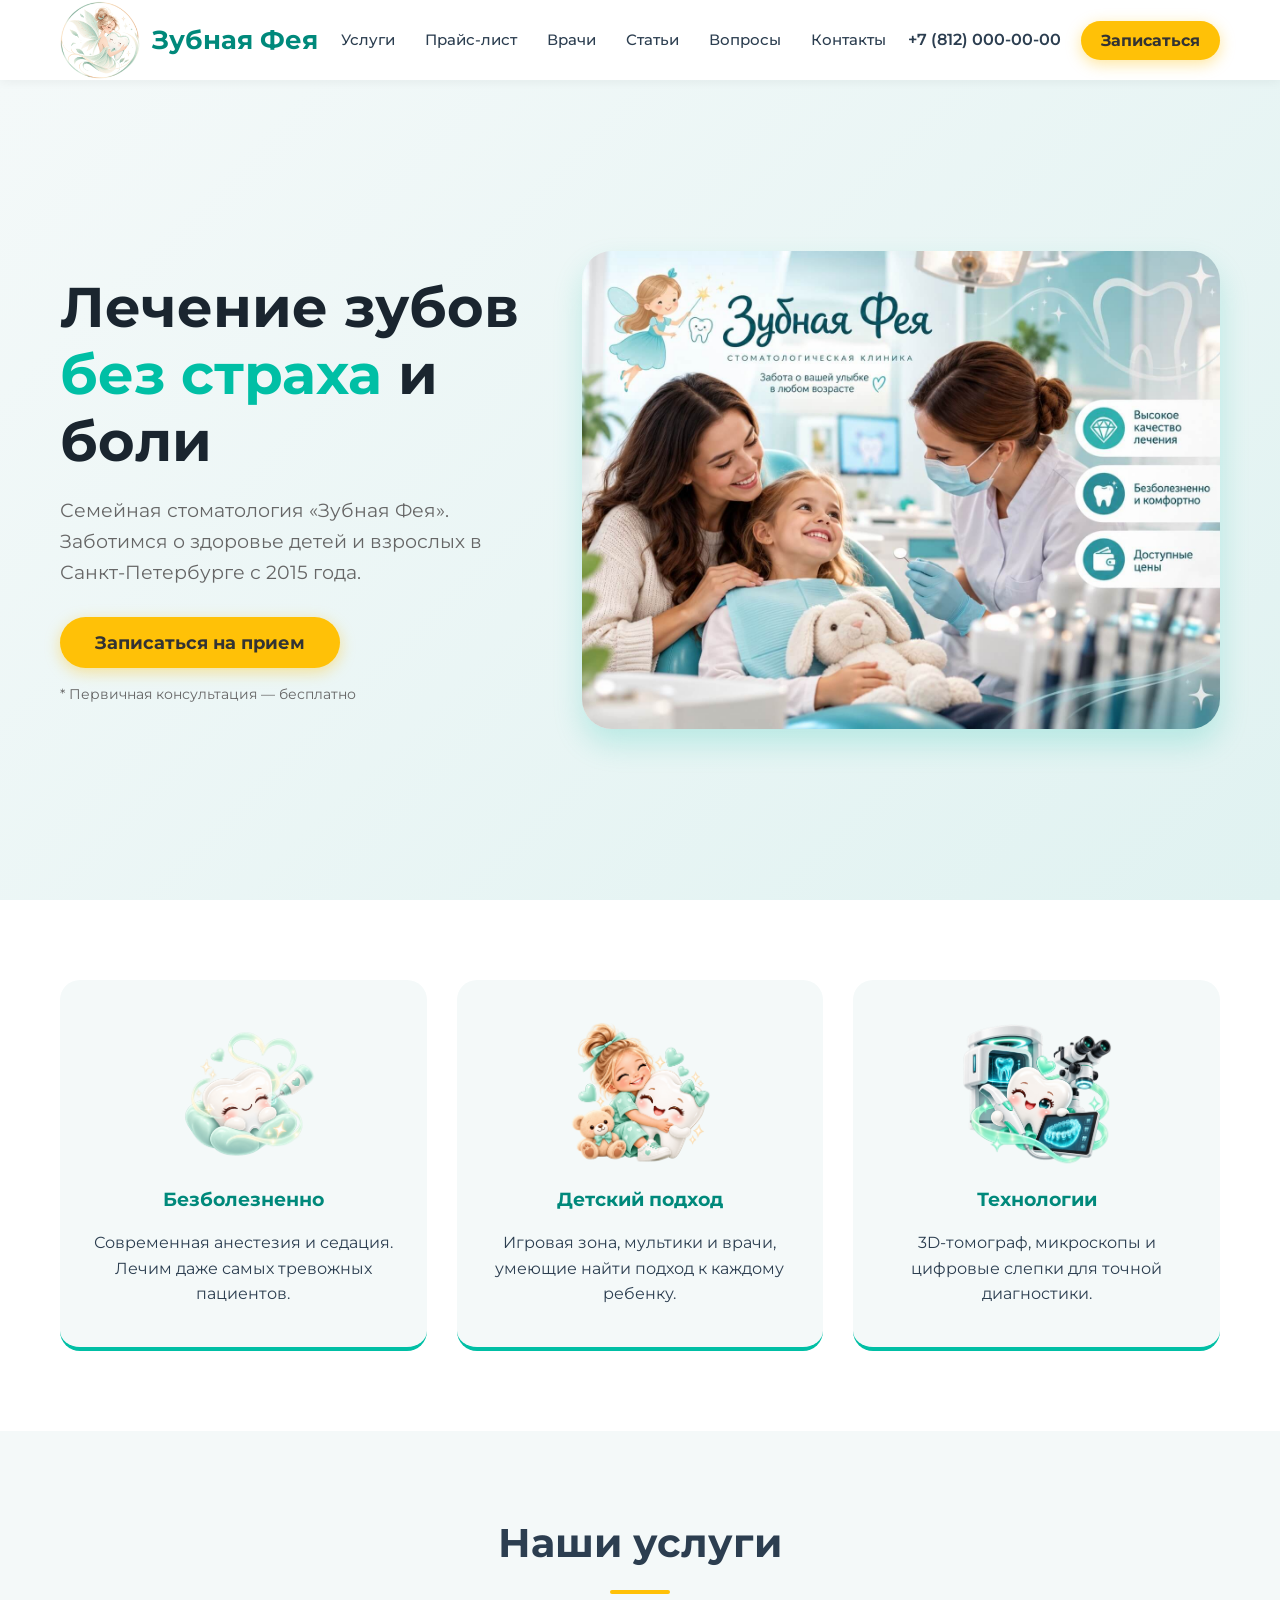
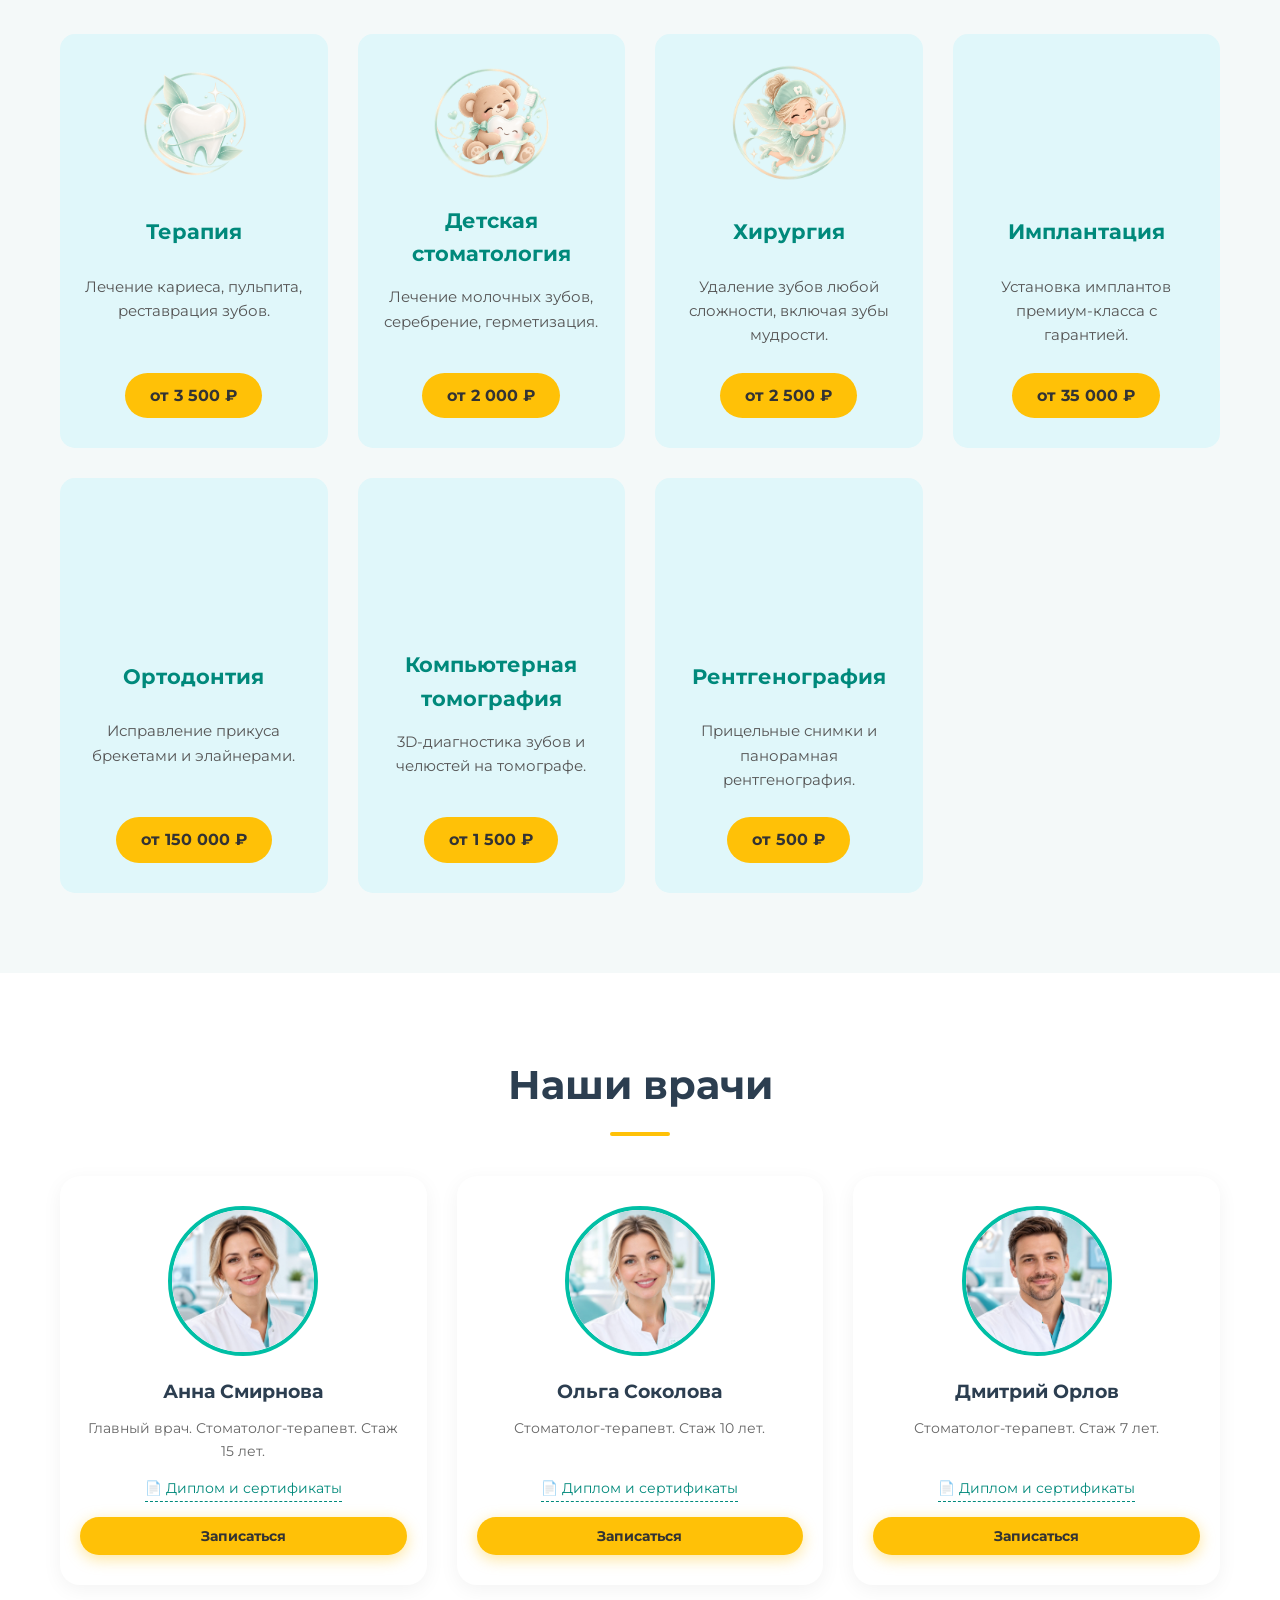
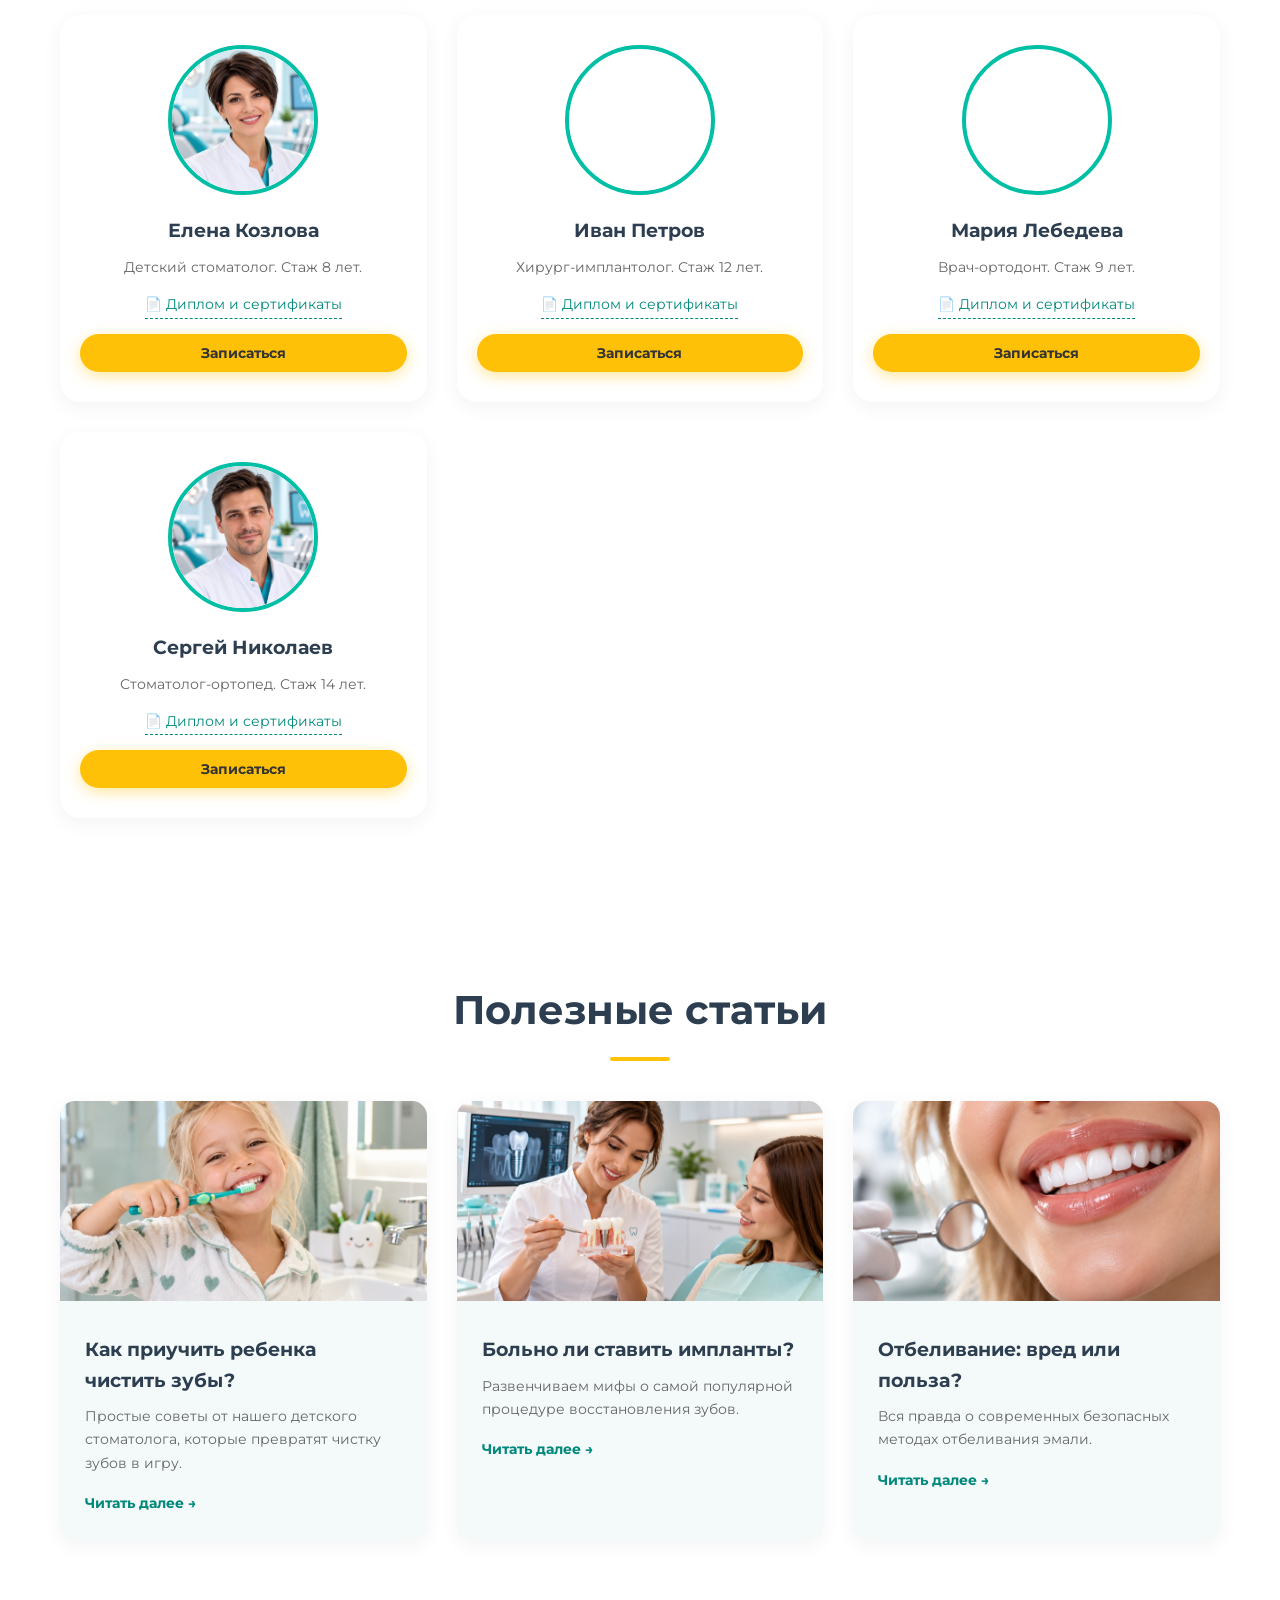
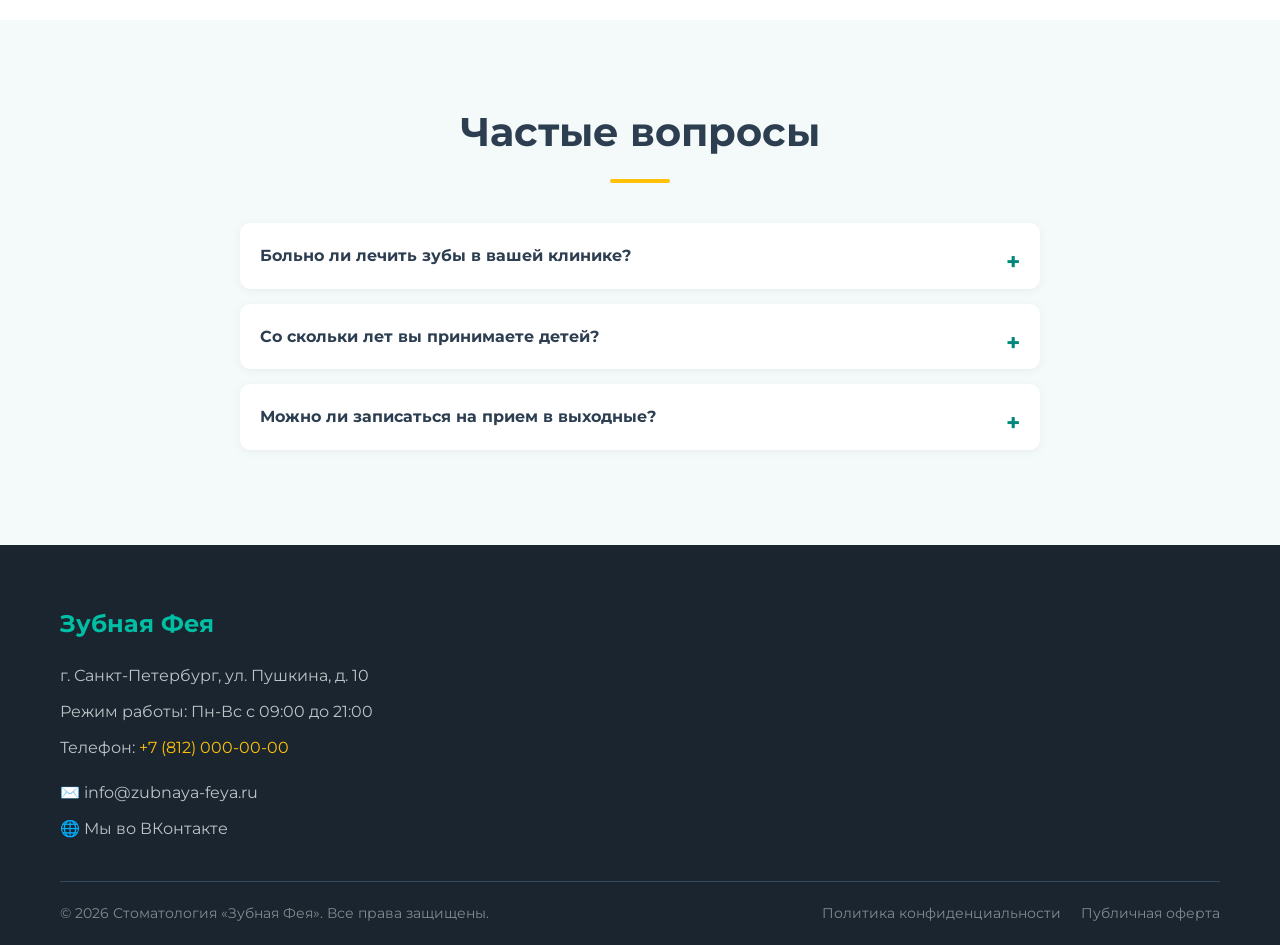
==== commit aaaaf56e: "Update index.html" ====
--- a/index.html
+++ b/index.html
@@ -62,7 +62,7 @@
                 <div class="hero__image">
                     <!-- LCP элемент: добавлен fetchpriority="high", width, height. -->
                     <!-- ВАЖНО: Замени значения 600 и 500 на реальные пропорции твоей картинки hero-bg.jpg -->
-                   <img src="img/hero-bg.jpg" alt="Улыбка пациента" width="800" height="600" fetchpriority="high" decoding="async">
+                   <img src="img/hero-bg.jpg" alt="Улыбка пациента" width="1448" height="1086" fetchpriority="high" decoding="async">
                 </div>
             </div>
         </section>
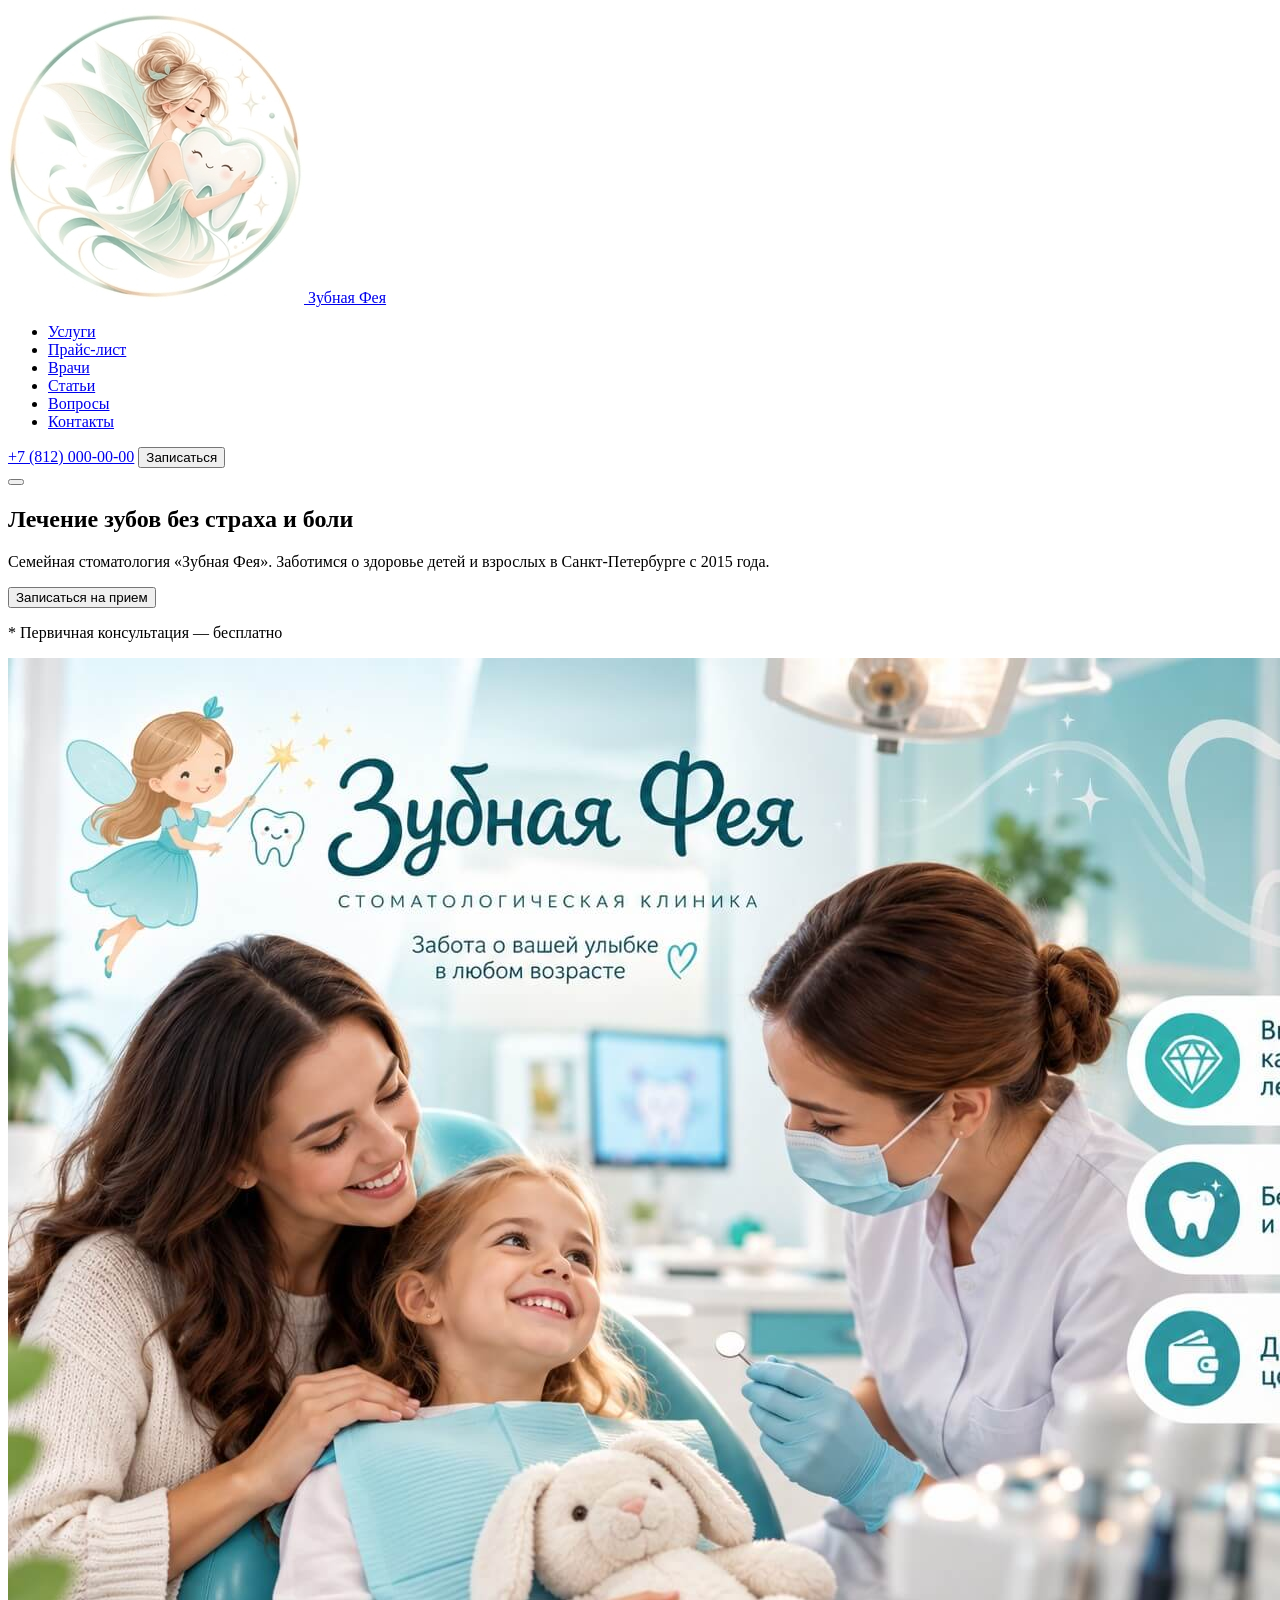
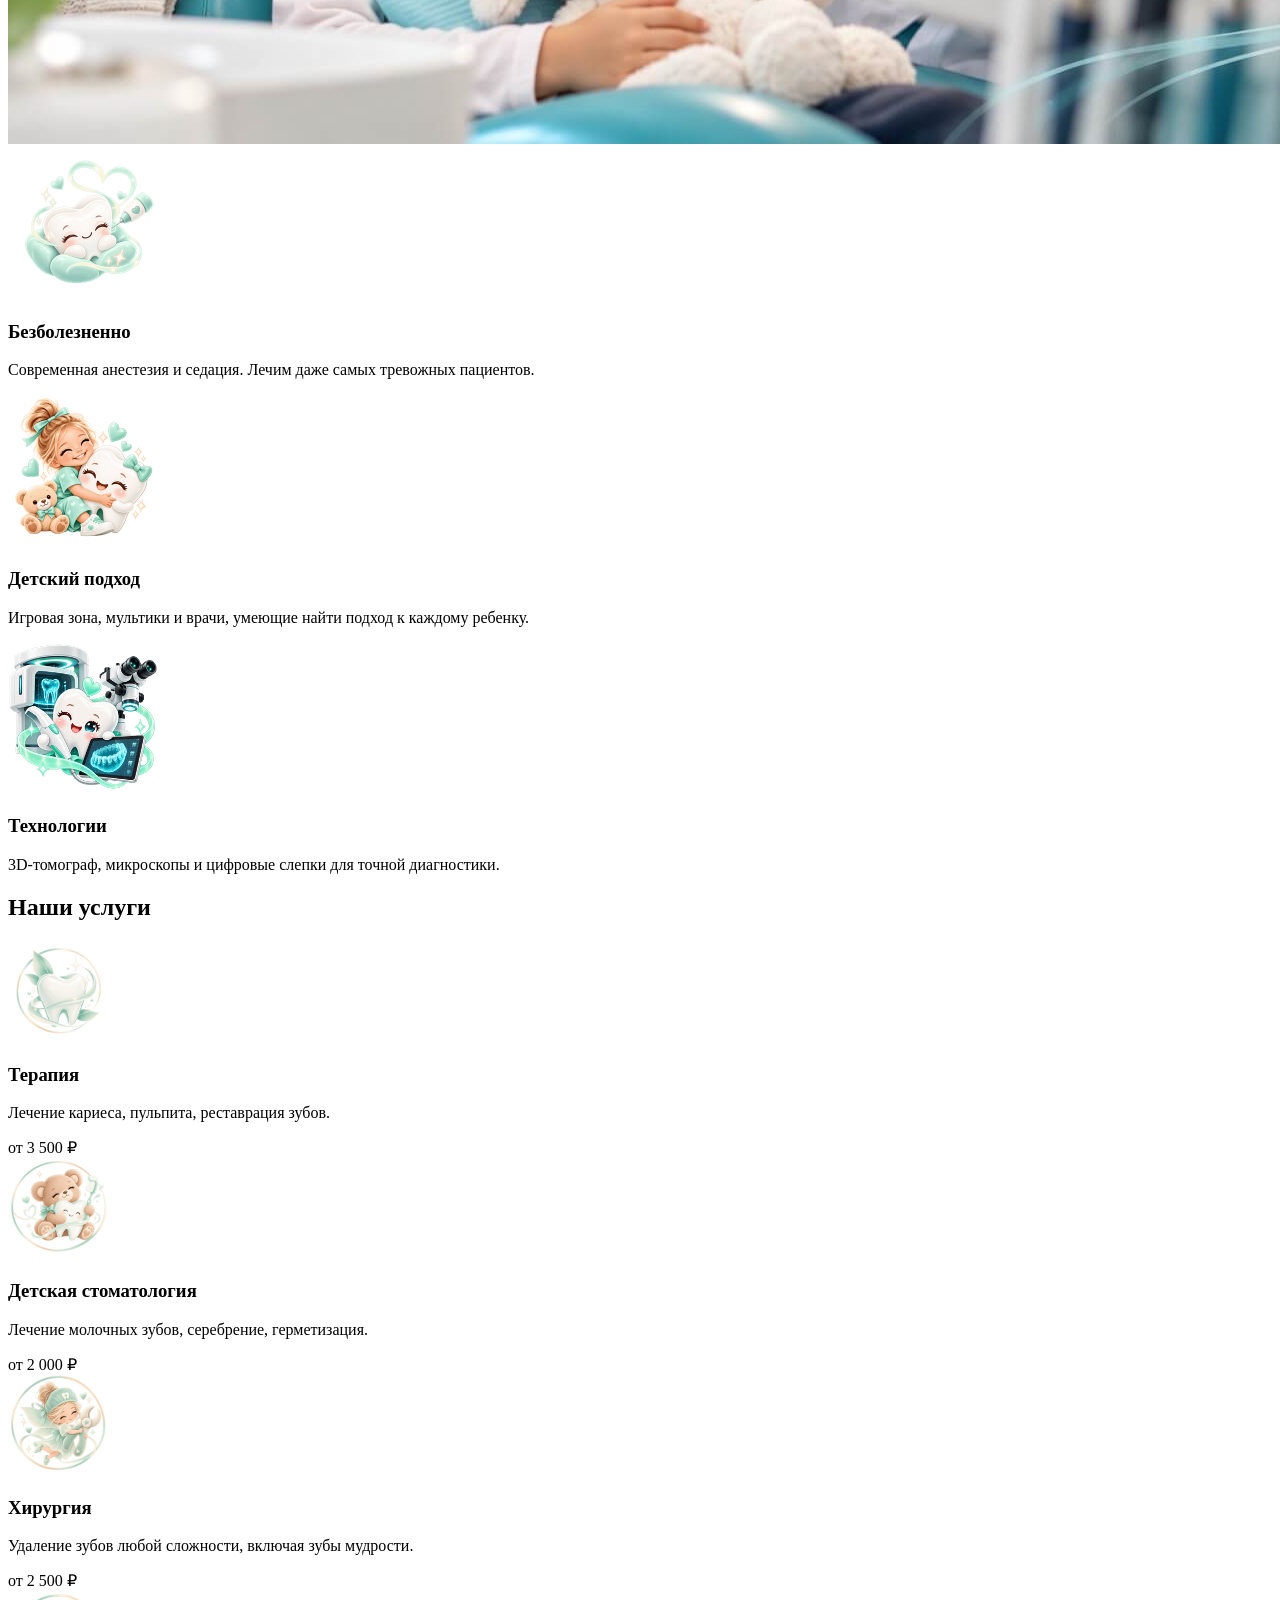
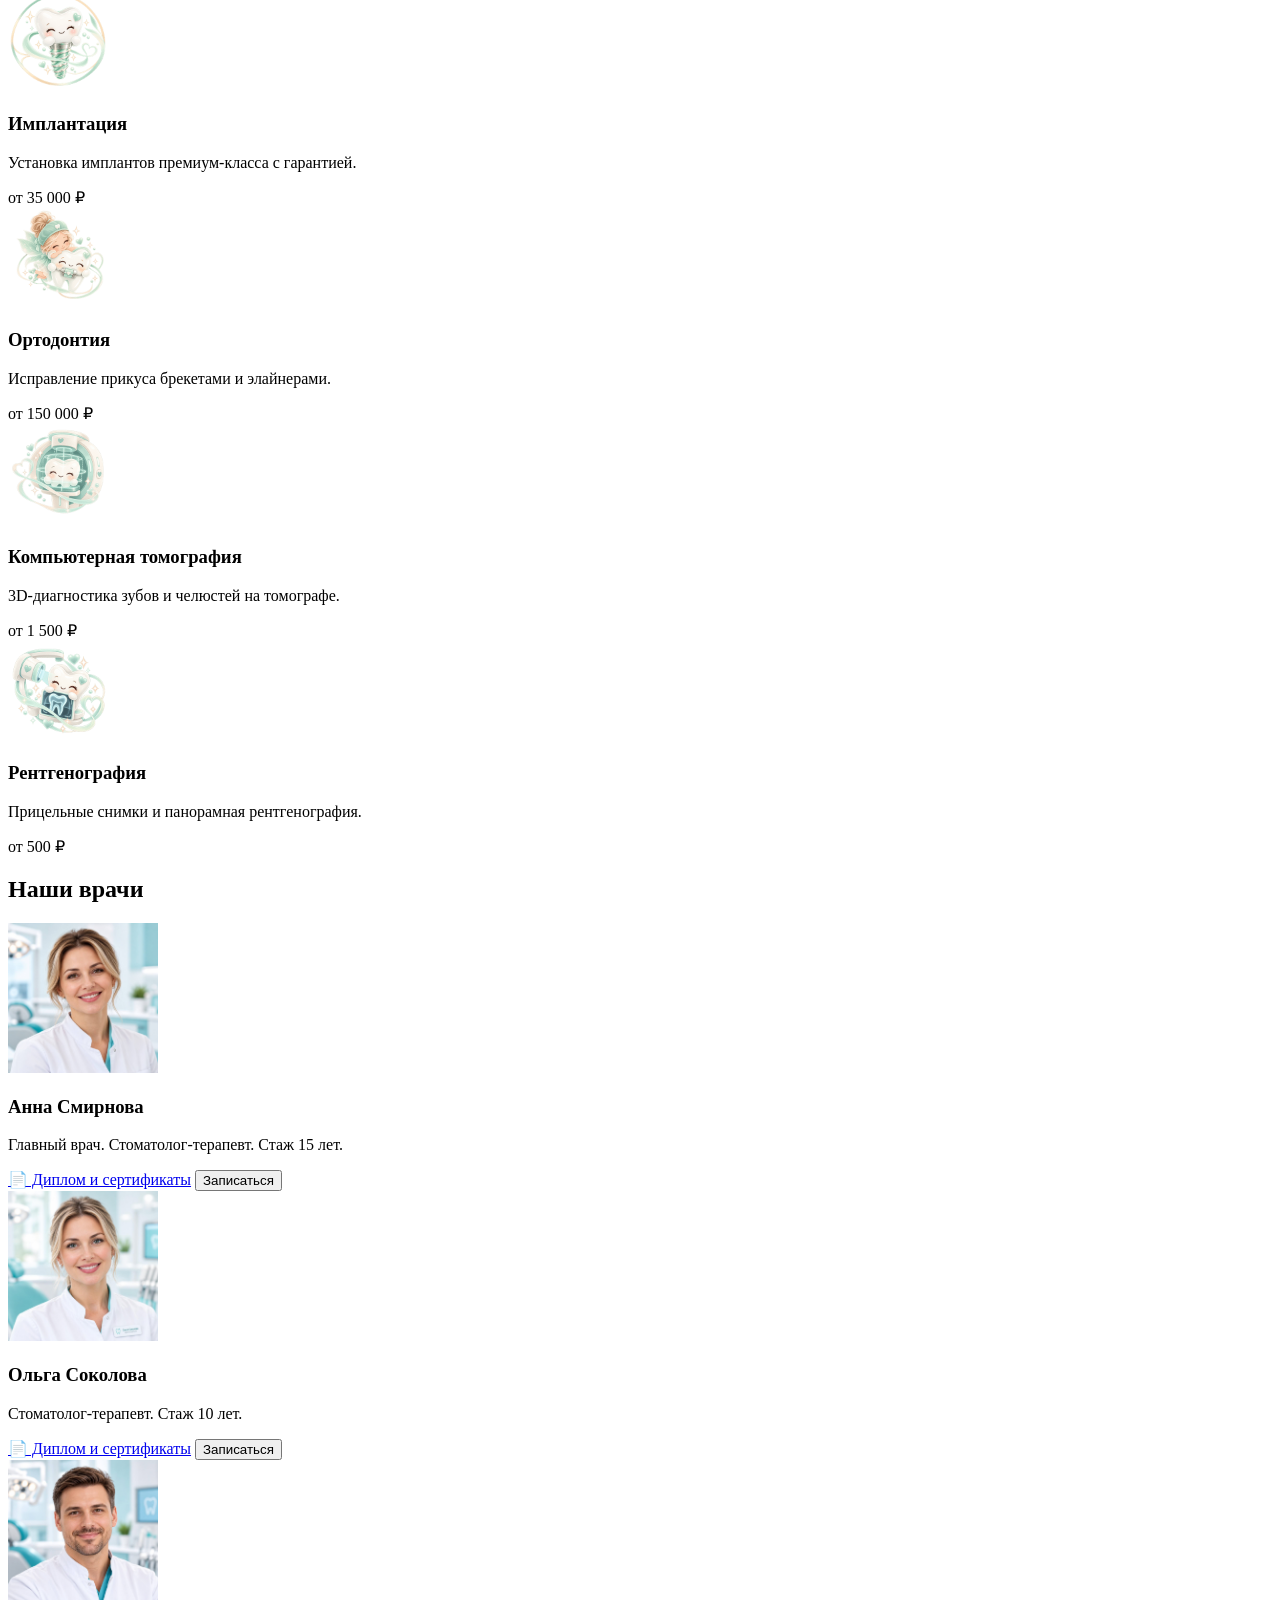
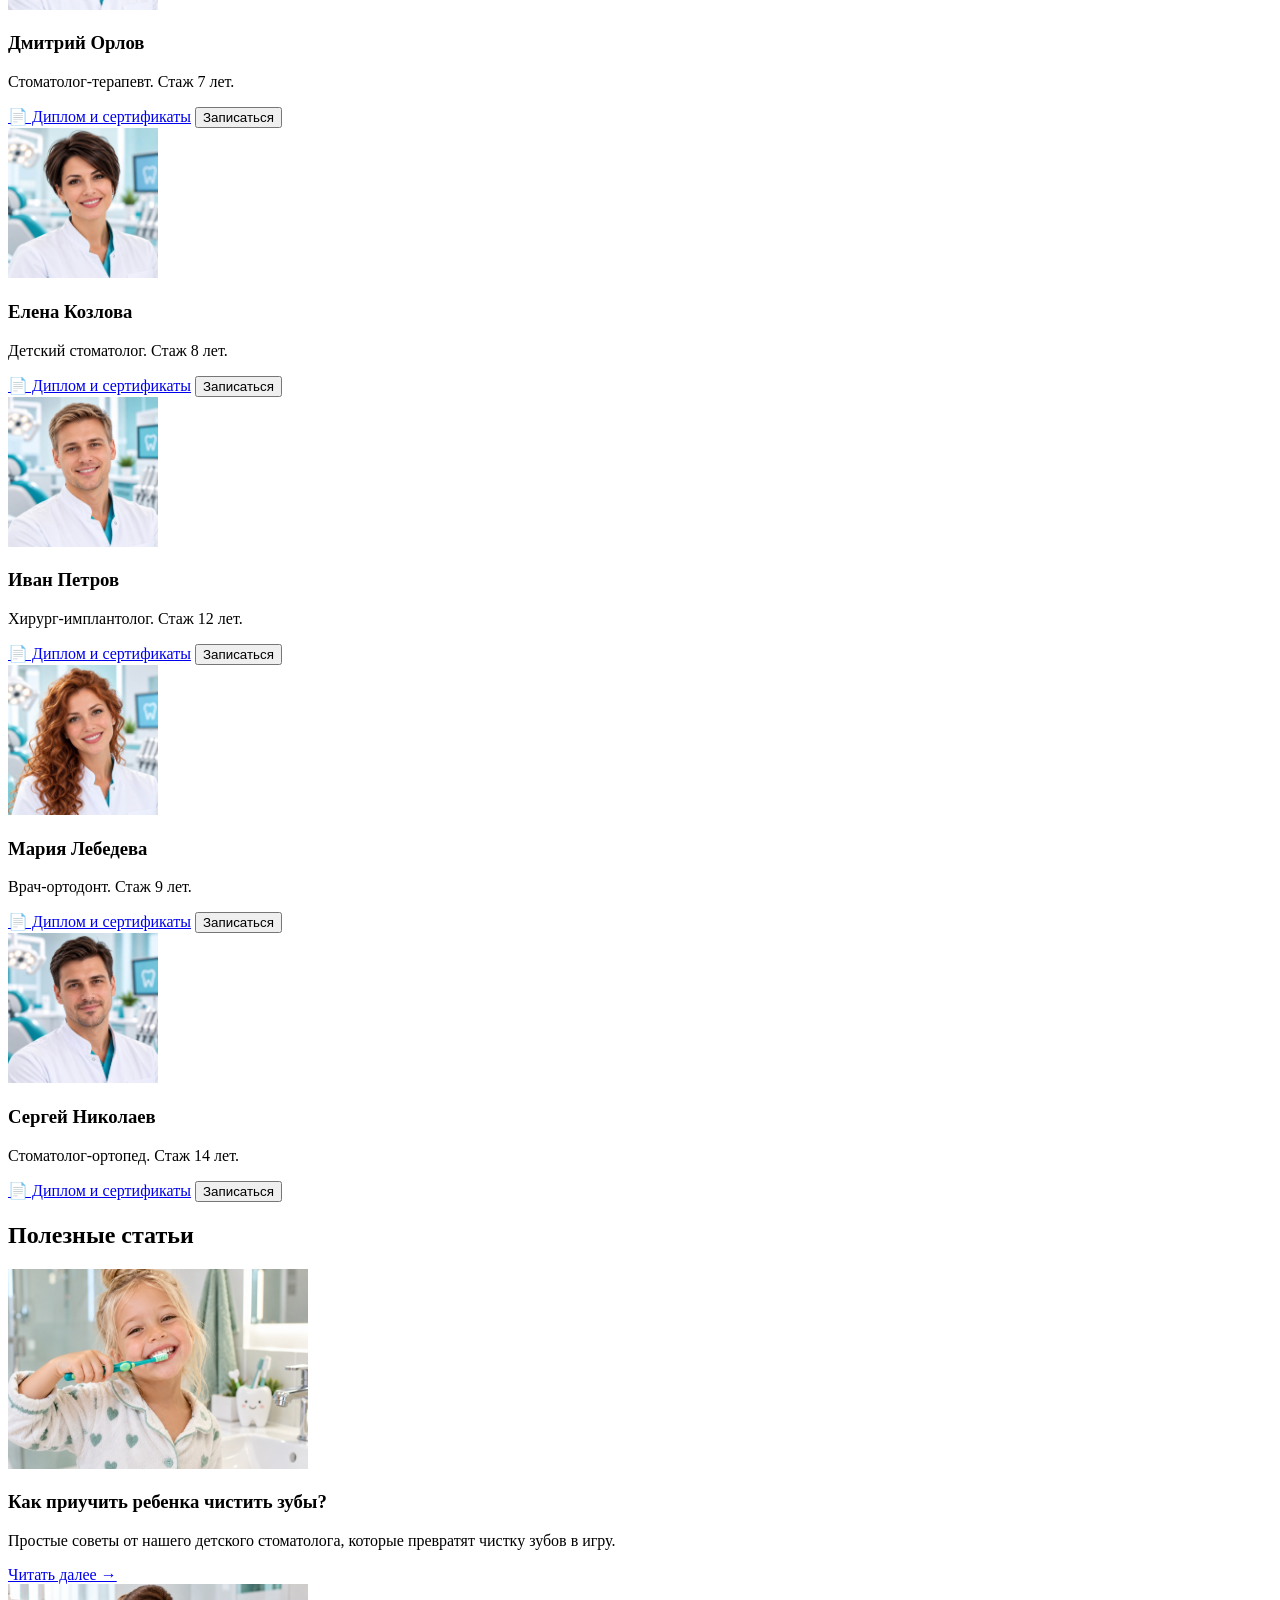
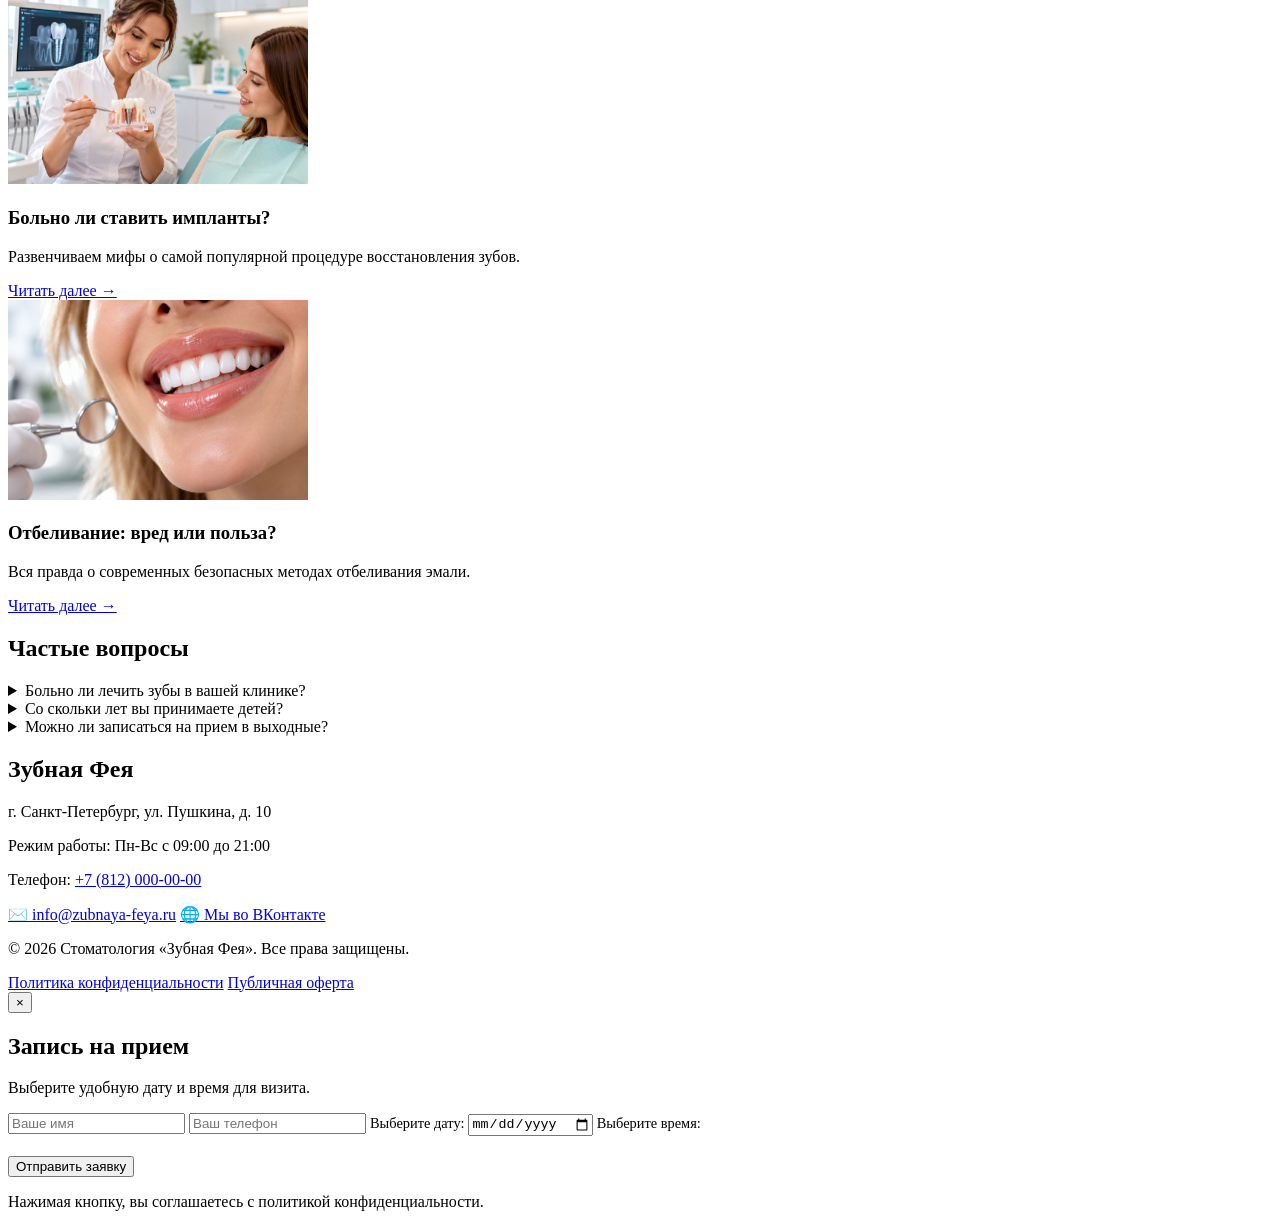
==== commit b2f4b60b: "Update index.html" ====
--- a/index.html
+++ b/index.html
@@ -10,9 +10,14 @@
     
     <!-- Оптимизация шрифтов: preconnect и display=swap для быстрой отрисовки -->
     <link rel="preconnect" href="https://fonts.googleapis.com">
-    <link rel="preconnect" href="https://fonts.gstatic.com" crossorigin>
-    <link href="https://fonts.googleapis.com/css2?family=Montserrat:wght@400;500;700&display=swap" rel="stylesheet">
-    <link rel="stylesheet" href="css/style.css">
+<link rel="preconnect" href="https://fonts.gstatic.com" crossorigin>
+<!-- Предзагрузка CSS шрифтов -->
+<link rel="preload" as="style" href="https://fonts.googleapis.com/css2?family=Montserrat:wght@400;500;700&display=swap">
+<!-- Асинхронное применение стилей -->
+<link rel="stylesheet" href="https://fonts.googleapis.com/css2?family=Montserrat:wght@400;500;700&display=swap" media="print" onload="this.media='all'">
+<noscript>
+    <link rel="stylesheet" href="https://fonts.googleapis.com/css2?family=Montserrat:wght@400;500;700&display=swap">
+</noscript>
 </head>
 <body>
 
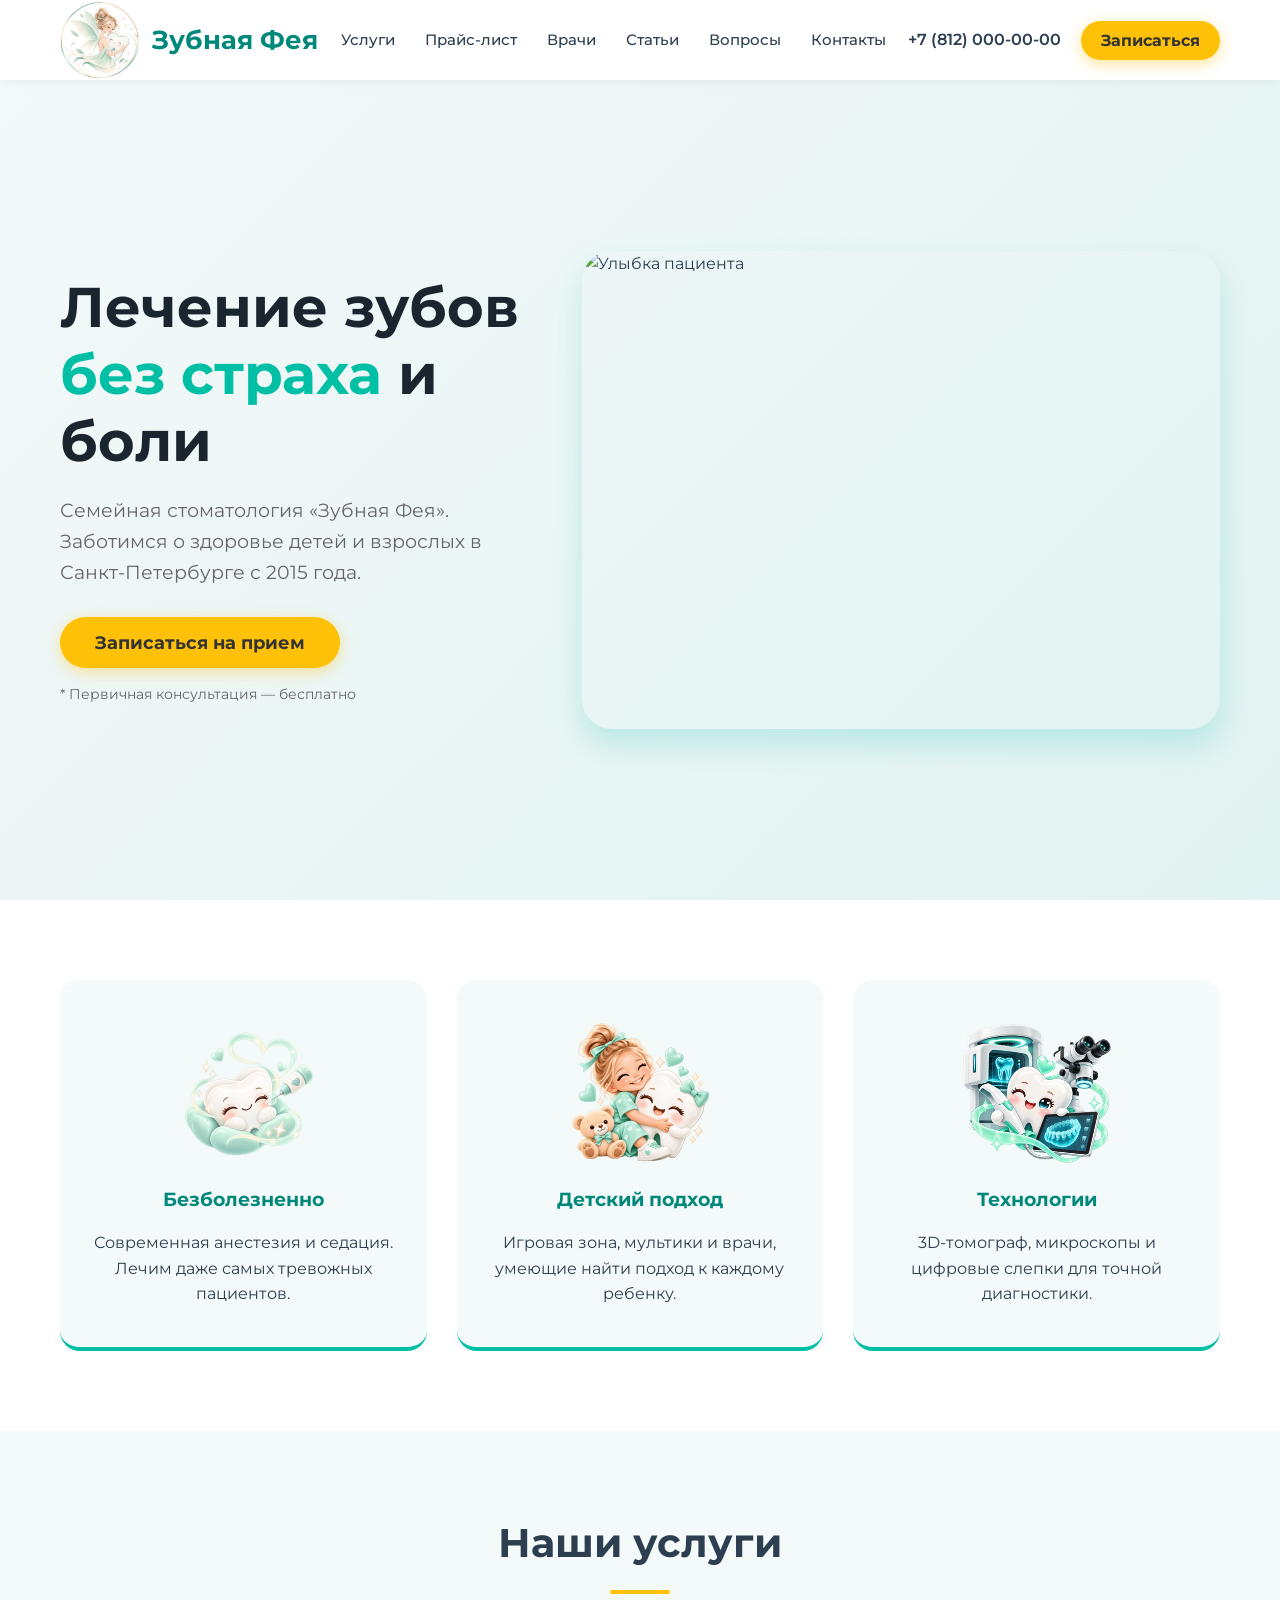
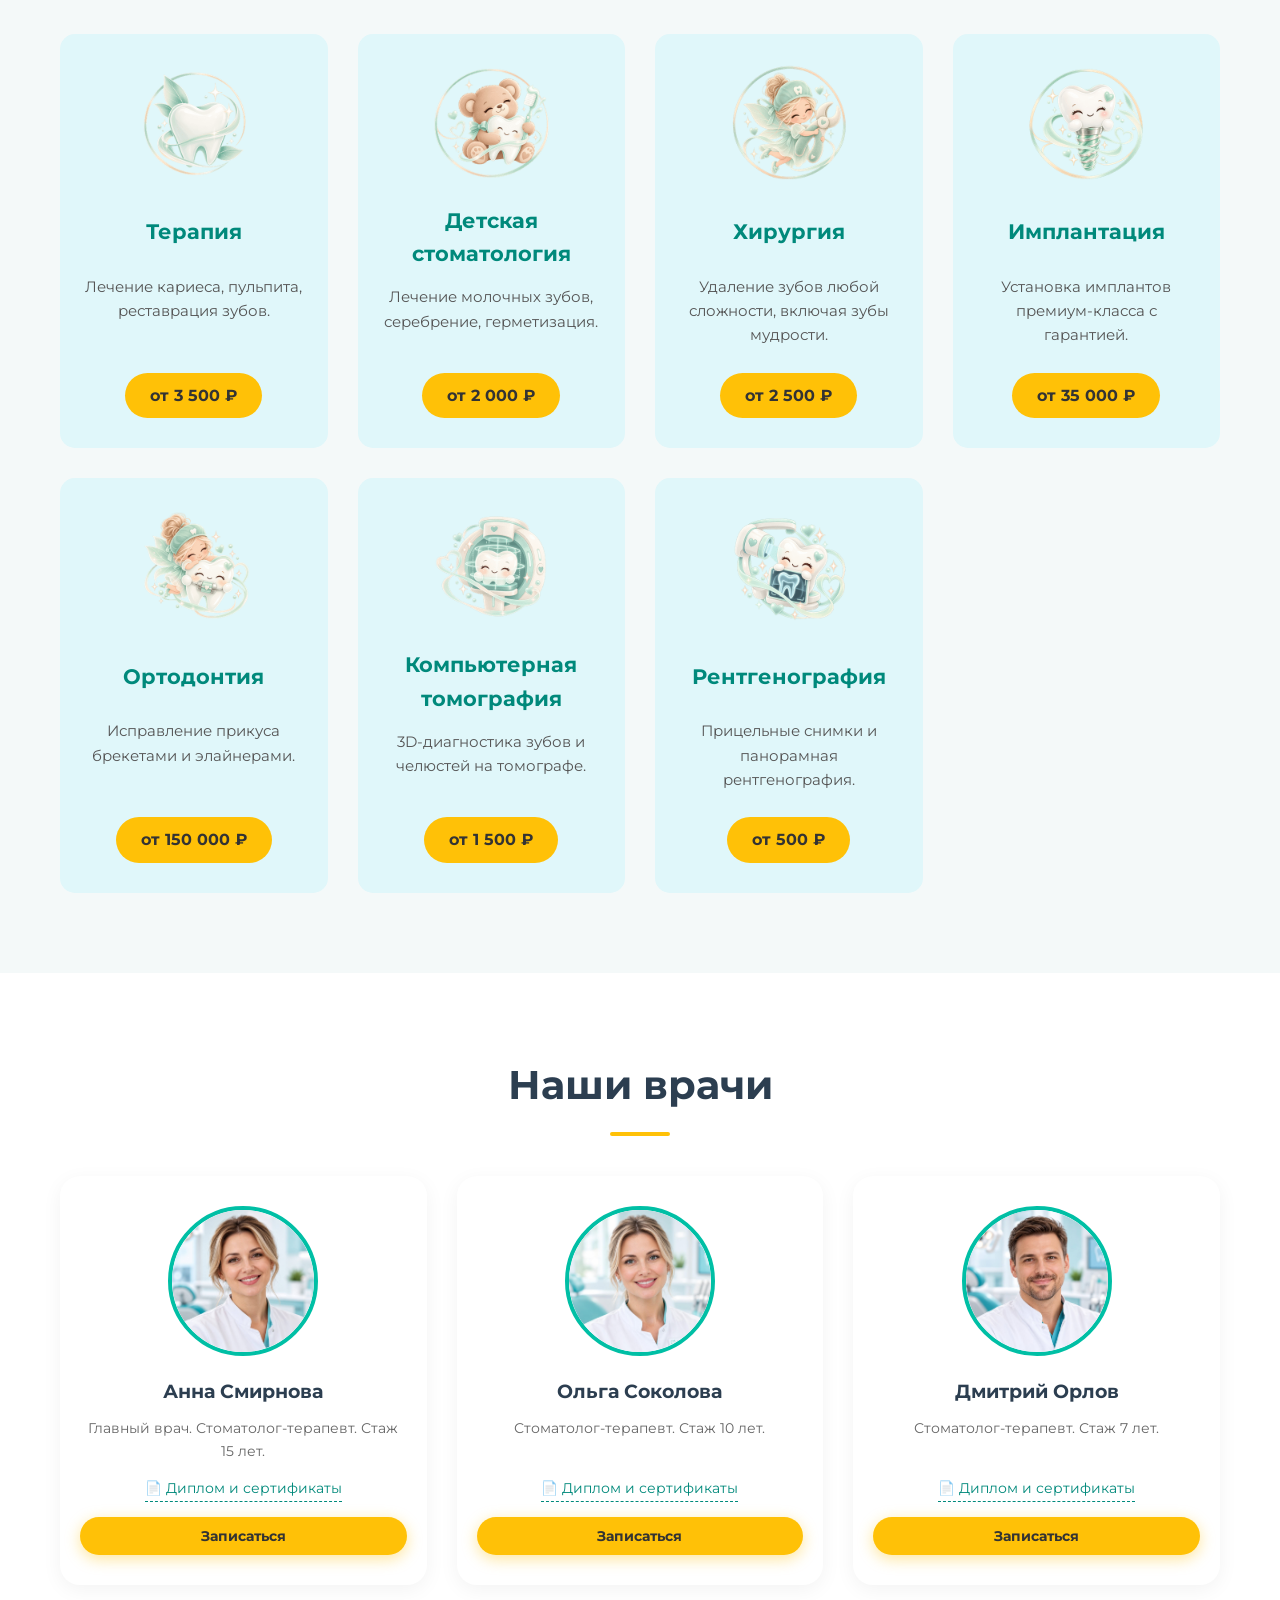
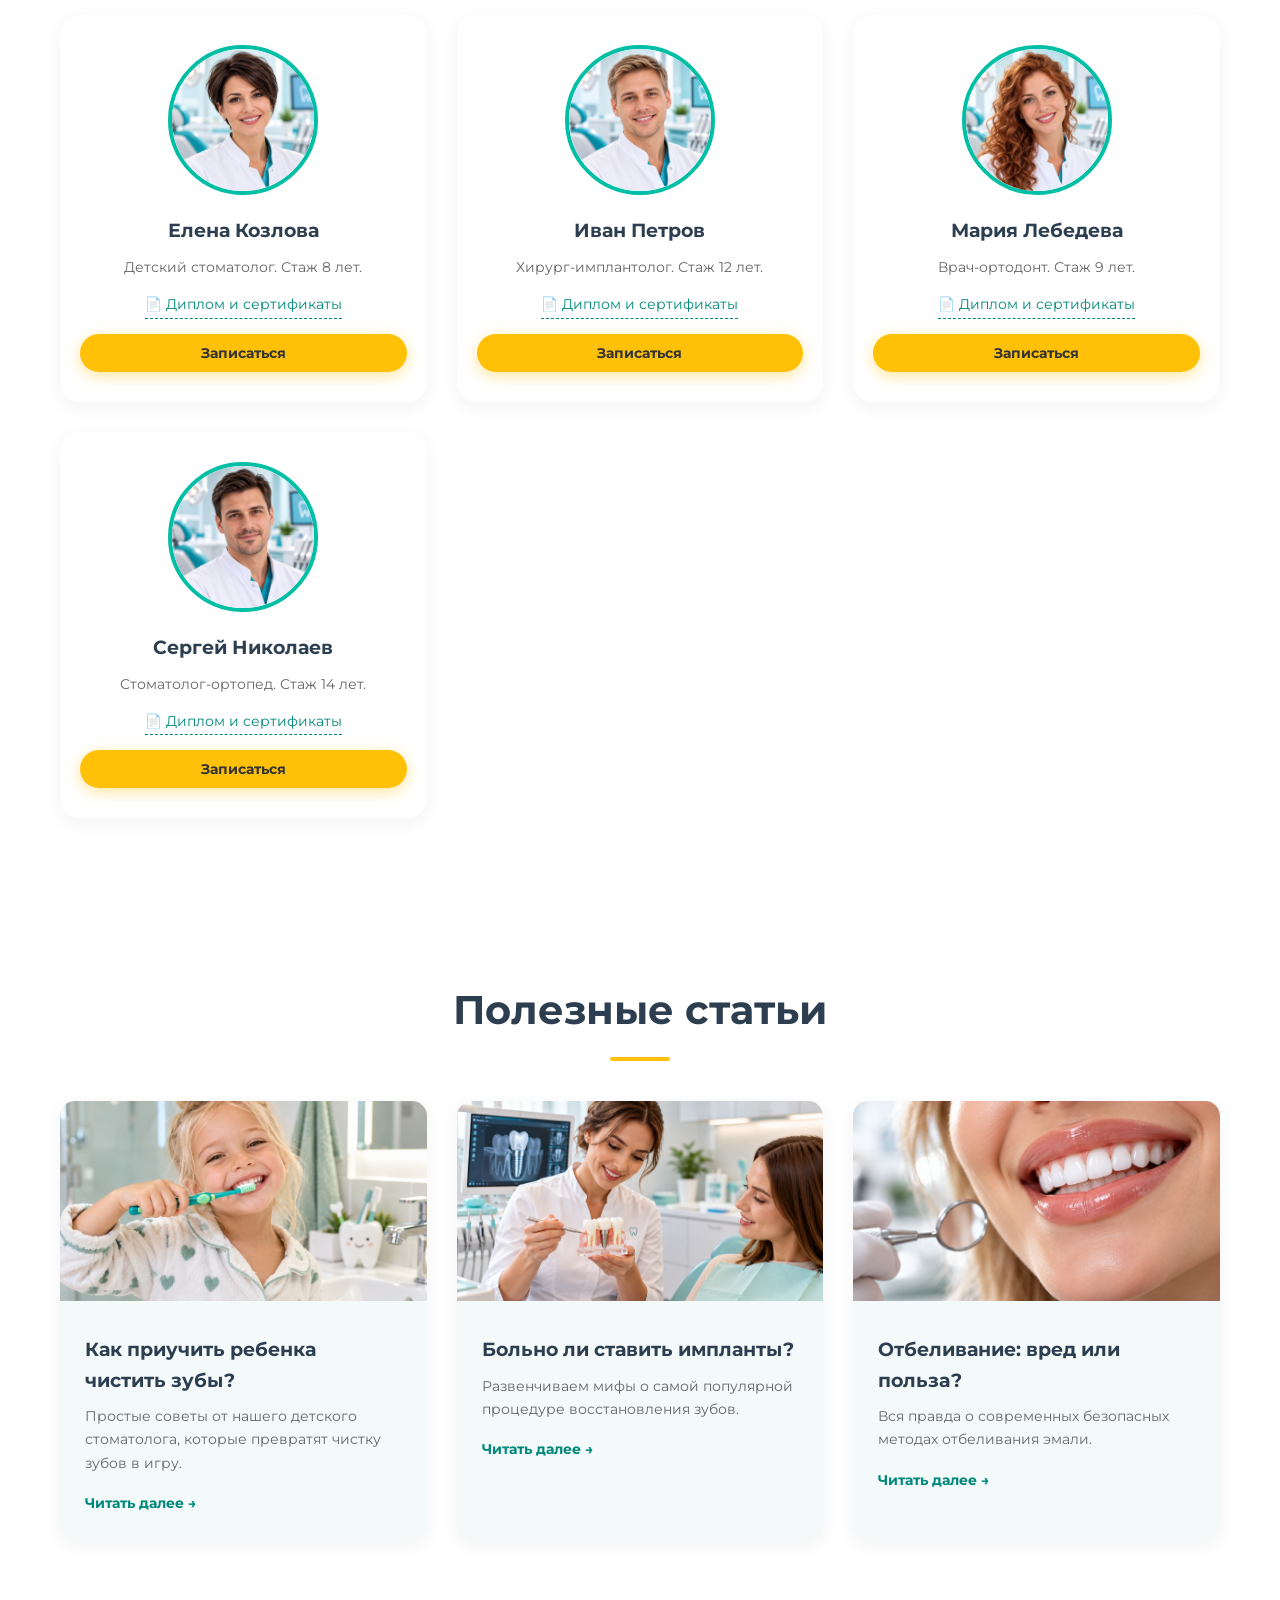
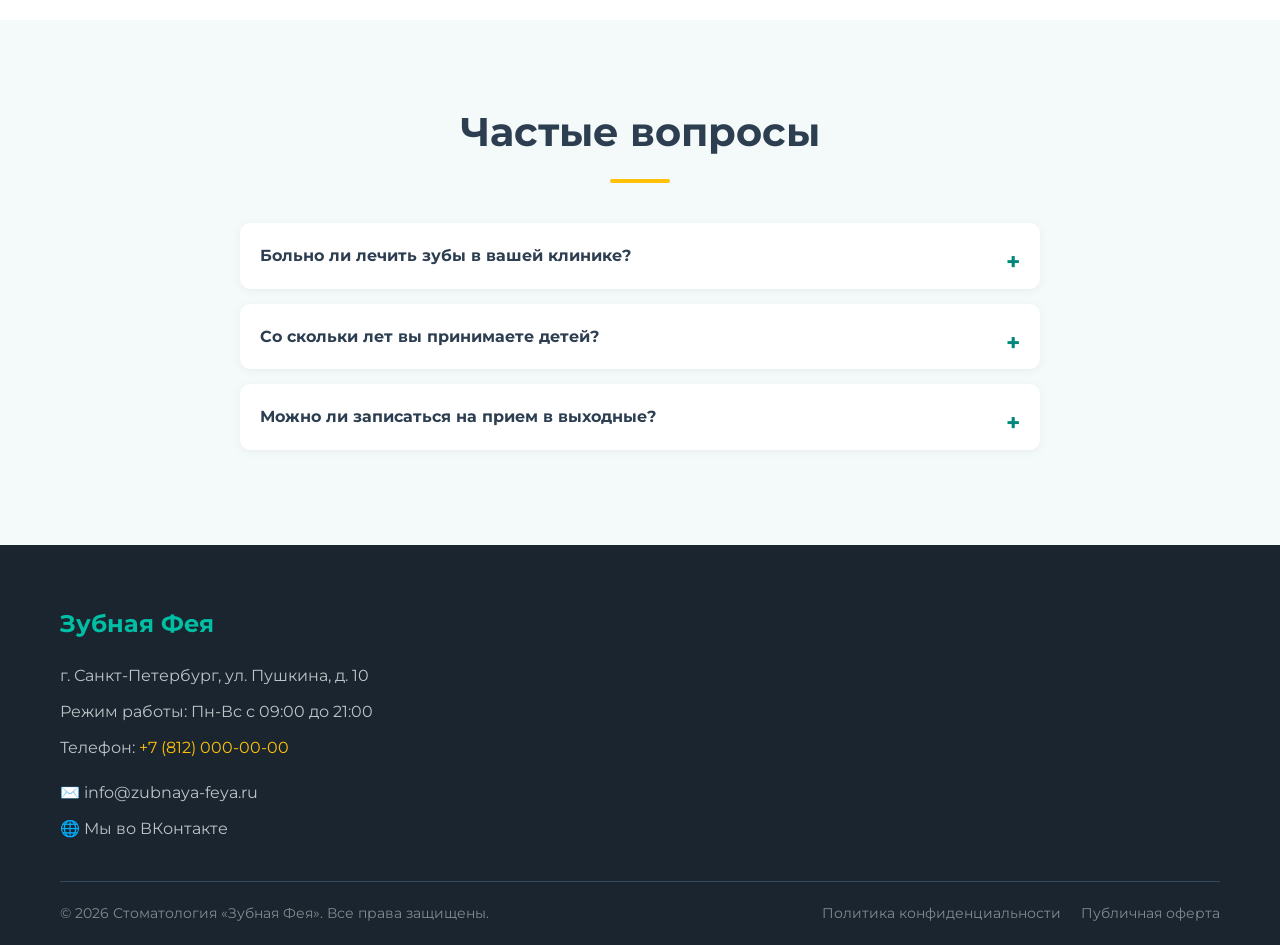
==== commit 83199a1d: "Update index.html" ====
--- a/index.html
+++ b/index.html
@@ -8,16 +8,16 @@
     <meta name="keywords" content="стоматология, стоматолог спб, лечение зубов, детский стоматолог, имплантация, зубная фея">
     <title>Стоматология «Зубная Фея» | Лечение без страха</title>
     
-    <!-- Оптимизация шрифтов: preconnect и display=swap для быстрой отрисовки -->
+    <!-- Оптимизация шрифтов: preconnect и preload для асинхронной загрузки -->
     <link rel="preconnect" href="https://fonts.googleapis.com">
-<link rel="preconnect" href="https://fonts.gstatic.com" crossorigin>
-<!-- Предзагрузка CSS шрифтов -->
-<link rel="preload" as="style" href="https://fonts.googleapis.com/css2?family=Montserrat:wght@400;500;700&display=swap">
-<!-- Асинхронное применение стилей -->
-<link rel="stylesheet" href="https://fonts.googleapis.com/css2?family=Montserrat:wght@400;500;700&display=swap" media="print" onload="this.media='all'">
-<noscript>
-    <link rel="stylesheet" href="https://fonts.googleapis.com/css2?family=Montserrat:wght@400;500;700&display=swap">
-</noscript>
+    <link rel="preconnect" href="https://fonts.gstatic.com" crossorigin>
+    <link rel="preload" as="style" href="https://fonts.googleapis.com/css2?family=Montserrat:wght@400;500;700&display=swap">
+    <link rel="stylesheet" href="https://fonts.googleapis.com/css2?family=Montserrat:wght@400;500;700&display=swap" media="print" onload="this.media='all'">
+    <noscript>
+        <link rel="stylesheet" href="https://fonts.googleapis.com/css2?family=Montserrat:wght@400;500;700&display=swap">
+    </noscript>
+    
+    <link rel="stylesheet" href="css/style.css">
 </head>
 <body>
 
@@ -25,8 +25,8 @@
     <header class="header">
         <div class="container header__container">
             <a href="#" class="logo">
-                <!-- Добавлены width и height для предотвращения скачков верстки -->
-                <img src="img/logo.png" alt="Логотип Зубная Фея" class="logo__img">
+                <!-- Логотип остался в png -->
+                <img src="img/logo.png" alt="Логотип Зубная Фея" class="logo__img" width="80" height="80">
                 <span class="logo__text">Зубная Фея</span>
             </a>
             
@@ -46,14 +46,13 @@
                 <button class="btn btn--primary open-modal">Записаться</button>
             </div>
             
-            <!-- Добавлен aria-label для доступности -->
-            <button class="burger" id="burger" aria-label="Открыть меню">
+            <button class="burger" id="burger" aria-label="Открыть меню" aria-expanded="false">
                 <span></span><span></span><span></span>
             </button>
         </div>
     </header>
 
-    <!-- ОБЕРНУЛИ ВЕСЬ ОСНОВНОЙ КОНТЕНТ В <main> ДЛЯ ДОСТУПНОСТИ -->
+    <!-- ОСНОВНОЙ КОНТЕНТ -->
     <main>
         <!-- ГЛАВНЫЙ БАННЕР -->
         <section class="hero">
@@ -65,9 +64,8 @@
                     <p class="hero__notice">* Первичная консультация — бесплатно</p>
                 </div>
                 <div class="hero__image">
-                    <!-- LCP элемент: добавлен fetchpriority="high", width, height. -->
-                    <!-- ВАЖНО: Замени значения 600 и 500 на реальные пропорции твоей картинки hero-bg.jpg -->
-                   <img src="img/hero-bg.jpg" alt="Улыбка пациента" width="1448" height="1086" fetchpriority="high" decoding="async">
+                    <!-- Главная картинка в webp, размер 800x600 для LCP -->
+                    <img src="img/hero-bg.webp" alt="Улыбка пациента" width="800" height="600" fetchpriority="high" decoding="async">
                 </div>
             </div>
         </section>
@@ -75,11 +73,9 @@
         <!-- ПРЕИМУЩЕСТВА -->
         <section class="features">
             <div class="container features__grid">
-                <!-- Скрытый заголовок для правильной иерархии (H1 -> H2 -> H3) -->
-                <h2 class="visually-hidden" style="display: none;">Наши преимущества</h2>
+                <h2 class="visually-hidden">Наши преимущества</h2>
                 
                 <div class="feature-card">
-                    <!-- Убраны inline-стили, добавлены width и height, loading="lazy" -->
                     <img src="img/icon-painless.png" alt="Безболезненно" width="150" height="150" loading="lazy" decoding="async">
                     <h3>Безболезненно</h3>
                     <p>Современная анестезия и седация. Лечим даже самых тревожных пациентов.</p>
@@ -164,8 +160,9 @@
                         <img src="img/doctor-1.jpg" alt="Анна Смирнова" width="150" height="150" loading="lazy" decoding="async">
                         <h3>Анна Смирнова</h3>
                         <p>Главный врач. Стоматолог-терапевт. Стаж 15 лет.</p>
-                        <!-- Добавлен уникальный aria-label для ссылок -->
-                        <a href="docs/diplom-smirnova.pdf" class="doc-link" target="_blank" aria-label="Диплом и сертификаты: Анна Смирнова">📄 Диплом и сертификаты</a>
+                        <a href="docs/diplom-smirnova.pdf" class="doc-link" target="_blank">
+                            📄 Диплом и сертификаты <span class="visually-hidden">Анны Смирновой</span>
+                        </a>
                         <button class="btn btn--primary btn-book" data-doctor="Анне Смирновой">Записаться</button>
                     </div>
                     <!-- Врач 2 -->
@@ -173,7 +170,9 @@
                         <img src="img/doctor-2.jpg" alt="Ольга Соколова" width="150" height="150" loading="lazy" decoding="async">
                         <h3>Ольга Соколова</h3>
                         <p>Стоматолог-терапевт. Стаж 10 лет.</p>
-                        <a href="docs/diplom-sokolova.pdf" class="doc-link" target="_blank" aria-label="Диплом и сертификаты: Ольга Соколова">📄 Диплом и сертификаты</a>
+                        <a href="docs/diplom-sokolova.pdf" class="doc-link" target="_blank">
+                            📄 Диплом и сертификаты <span class="visually-hidden">Ольги Соколовой</span>
+                        </a>
                         <button class="btn btn--primary btn-book" data-doctor="Ольге Соколовой">Записаться</button>
                     </div>
                     <!-- Врач 3 -->
@@ -181,7 +180,9 @@
                         <img src="img/doctor-3.jpg" alt="Дмитрий Орлов" width="150" height="150" loading="lazy" decoding="async">
                         <h3>Дмитрий Орлов</h3>
                         <p>Стоматолог-терапевт. Стаж 7 лет.</p>
-                        <a href="docs/diplom-orlov.pdf" class="doc-link" target="_blank" aria-label="Диплом и сертификаты: Дмитрий Орлов">📄 Диплом и сертификаты</a>
+                        <a href="docs/diplom-orlov.pdf" class="doc-link" target="_blank">
+                            📄 Диплом и сертификаты <span class="visually-hidden">Дмитрия Орлова</span>
+                        </a>
                         <button class="btn btn--primary btn-book" data-doctor="Дмитрию Орлову">Записаться</button>
                     </div>
                     <!-- Врач 4 -->
@@ -189,7 +190,9 @@
                         <img src="img/doctor-4.jpg" alt="Елена Козлова" width="150" height="150" loading="lazy" decoding="async">
                         <h3>Елена Козлова</h3>
                         <p>Детский стоматолог. Стаж 8 лет.</p>
-                        <a href="docs/diplom-kozlova.pdf" class="doc-link" target="_blank" aria-label="Диплом и сертификаты: Елена Козлова">📄 Диплом и сертификаты</a>
+                        <a href="docs/diplom-kozlova.pdf" class="doc-link" target="_blank">
+                            📄 Диплом и сертификаты <span class="visually-hidden">Елены Козловой</span>
+                        </a>
                         <button class="btn btn--primary btn-book" data-doctor="Елене Козловой">Записаться</button>
                     </div>
                     <!-- Врач 5 -->
@@ -197,7 +200,9 @@
                         <img src="img/doctor-5.jpg" alt="Иван Петров" width="150" height="150" loading="lazy" decoding="async">
                         <h3>Иван Петров</h3>
                         <p>Хирург-имплантолог. Стаж 12 лет.</p>
-                        <a href="docs/diplom-petrov.pdf" class="doc-link" target="_blank" aria-label="Диплом и сертификаты: Иван Петров">📄 Диплом и сертификаты</a>
+                        <a href="docs/diplom-petrov.pdf" class="doc-link" target="_blank">
+                            📄 Диплом и сертификаты <span class="visually-hidden">Ивана Петрова</span>
+                        </a>
                         <button class="btn btn--primary btn-book" data-doctor="Ивану Петрову">Записаться</button>
                     </div>
                     <!-- Врач 6 -->
@@ -205,7 +210,9 @@
                         <img src="img/doctor-6.jpg" alt="Мария Лебедева" width="150" height="150" loading="lazy" decoding="async">
                         <h3>Мария Лебедева</h3>
                         <p>Врач-ортодонт. Стаж 9 лет.</p>
-                        <a href="docs/diplom-lebedeva.pdf" class="doc-link" target="_blank" aria-label="Диплом и сертификаты: Мария Лебедева">📄 Диплом и сертификаты</a>
+                        <a href="docs/diplom-lebedeva.pdf" class="doc-link" target="_blank">
+                            📄 Диплом и сертификаты <span class="visually-hidden">Марии Лебедевой</span>
+                        </a>
                         <button class="btn btn--primary btn-book" data-doctor="Марии Лебедевой">Записаться</button>
                     </div>
                     <!-- Врач 7 -->
@@ -213,7 +220,9 @@
                         <img src="img/doctor-7.jpg" alt="Сергей Николаев" width="150" height="150" loading="lazy" decoding="async">
                         <h3>Сергей Николаев</h3>
                         <p>Стоматолог-ортопед. Стаж 14 лет.</p>
-                        <a href="docs/diplom-nikolaev.pdf" class="doc-link" target="_blank" aria-label="Диплом и сертификаты: Сергей Николаев">📄 Диплом и сертификаты</a>
+                        <a href="docs/diplom-nikolaev.pdf" class="doc-link" target="_blank">
+                            📄 Диплом и сертификаты <span class="visually-hidden">Сергея Николаева</span>
+                        </a>
                         <button class="btn btn--primary btn-book" data-doctor="Сергею Николаеву">Записаться</button>
                     </div>
                 </div>
@@ -231,7 +240,9 @@
                         <div class="blog-card__content">
                             <h3>Как приучить ребенка чистить зубы?</h3>
                             <p>Простые советы от нашего детского стоматолога, которые превратят чистку зубов в игру.</p>
-                            <a href="article-brush-teeth.html" class="read-more">Читать далее →</a>
+                            <a href="article-brush-teeth.html" class="read-more">
+                                Читать далее → <span class="visually-hidden">о чистке зубов для детей</span>
+                            </a>
                         </div>
                     </article>
                     
@@ -241,7 +252,9 @@
                         <div class="blog-card__content">
                             <h3>Больно ли ставить импланты?</h3>
                             <p>Развенчиваем мифы о самой популярной процедуре восстановления зубов.</p>
-                            <a href="article-implants.html" class="read-more">Читать далее →</a>
+                            <a href="article-implants.html" class="read-more">
+                                Читать далее → <span class="visually-hidden">об имплантации зубов</span>
+                            </a>
                         </div>
                     </article>
                     
@@ -251,7 +264,9 @@
                         <div class="blog-card__content">
                             <h3>Отбеливание: вред или польза?</h3>
                             <p>Вся правда о современных безопасных методах отбеливания эмали.</p>
-                            <a href="article-whitening.html" class="read-more">Читать далее →</a>
+                            <a href="article-whitening.html" class="read-more">
+                                Читать далее → <span class="visually-hidden">об отбеливании зубов</span>
+                            </a>
                         </div>
                     </article>
                 </div>
@@ -307,12 +322,10 @@
     <!-- МОДАЛЬНОЕ ОКНО ЗАПИСИ С КАЛЕНДАРЕМ -->
     <div class="modal" id="modal">
         <div class="modal__content">
-            <!-- Изменено со span на button для доступности, добавлен aria-label -->
             <button class="modal__close" id="closeModal" aria-label="Закрыть окно">&times;</button>
             <h2 class="modal__title" id="modalTitle">Запись на прием</h2>
             <p class="modal__text">Выберите удобную дату и время для визита.</p>
             <form class="form" id="appointmentForm">
-                <!-- Добавлены aria-label для полей ввода, так как нет визуальных label -->
                 <input type="text" id="patientName" placeholder="Ваше имя" required class="form__input" aria-label="Ваше имя">
                 <input type="tel" id="patientPhone" placeholder="Ваш телефон" required class="form__input" aria-label="Ваш телефон">
                 
@@ -320,10 +333,8 @@
                 <input type="date" id="bookingDate" required class="form__input">
                 
                 <label style="font-size: 0.9rem; font-weight: 500; margin-top: 10px;">Выберите время:</label>
-                <!-- Контейнер для кнопок -->
                 <div class="time-slots" id="timeSlots"></div>
                 
-                <!-- Скрытое поле для записи выбранного времени -->
                 <input type="hidden" id="selectedTime" required>
 
                 <button type="submit" class="btn btn--primary" style="margin-top: 20px;">Отправить заявку</button>
--- a/css/style.css
+++ b/css/style.css
@@ -0,0 +1,733 @@
+/* =========================================
+   БАЗОВЫЕ НАСТРОЙКИ И ПЕРЕМЕННЫЕ
+   ========================================= */
+* {
+    margin: 0;
+    padding: 0;
+    box-sizing: border-box;
+    font-family: 'Montserrat', sans-serif;
+}
+
+:root {
+    --primary: #00bfa5; /* Бирюзовый (для фонов, рамок, кнопок) */
+    --primary-text: #00897b; /* Темный бирюзовый (для текста, чтобы пройти контраст) */
+    --primary-dark: #008e76;
+    --accent: #ffc107; /* Желтый */
+    --text: #2c3e50;
+    --text-light: #666;
+    --bg-light: #f4f9f9;
+}
+.visually-hidden {
+    position: absolute;
+    width: 1px;
+    height: 1px;
+    margin: -1px;
+    padding: 0;
+    overflow: hidden;
+    clip: rect(0, 0, 0, 0);
+    border: 0;
+}
+body {
+    color: var(--text);
+    line-height: 1.6;
+    background-color: #fff;
+}
+
+.container {
+    max-width: 1200px;
+    margin: 0 auto;
+    padding: 0 20px;
+}
+
+/* =========================================
+   ТИПОГРАФИКА И КНОПКИ
+   ========================================= */
+.section-title {
+    text-align: center;
+    font-size: 2.5rem;
+    margin-bottom: 40px;
+    color: var(--text);
+}
+
+.section-title::after {
+    content: '';
+    display: block;
+    width: 60px;
+    height: 4px;
+    background: var(--accent);
+    margin: 15px auto 0;
+    border-radius: 2px;
+}
+
+.accent {
+    color: var(--primary);
+}
+
+.btn {
+    display: inline-block;
+    padding: 12px 24px;
+    border: none;
+    border-radius: 30px;
+    cursor: pointer;
+    font-weight: 700;
+    text-decoration: none;
+    transition: all 0.3s ease;
+    font-size: 1rem;
+}
+
+.btn--primary {
+    background-color: var(--accent);
+    color: #333;
+    box-shadow: 0 4px 15px rgba(255, 193, 7, 0.4);
+}
+
+.btn--primary:hover {
+    background-color: #e0a800;
+    transform: translateY(-2px);
+    box-shadow: 0 6px 20px rgba(255, 193, 7, 0.6);
+}
+
+.btn--large {
+    padding: 15px 35px;
+    font-size: 1.1rem;
+}
+
+/* =========================================
+   ШАПКА САЙТА
+   ========================================= */
+.header {
+    background-color: #fff;
+    box-shadow: 0 2px 10px rgba(0,0,0,0.05);
+    position: sticky;
+    top: 0;
+    z-index: 100;
+}
+
+.header__container {
+    display: flex;
+    justify-content: space-between;
+    align-items: center;
+    height: 80px;
+    flex-wrap: nowrap; 
+    gap: 15px;
+}
+
+/* Логотип (картинка) */
+.logo {
+    display: flex;
+    align-items: center;
+    gap: 12px;
+    text-decoration: none;
+}
+.logo__img {
+    width: 80px;
+    height: 80px;
+    object-fit: contain;
+}
+.logo__text {
+    font-size: 1.6rem;
+    font-weight: 700;
+    color: var(--primary-text); /* ИСПРАВЛЕНО: темный цвет для контраста */
+    white-space: nowrap;
+}
+
+.nav__list {
+    display: flex;
+    list-style: none;
+    gap: 30px;
+}
+
+.nav__link {
+    text-decoration: none;
+    color: var(--text);
+    font-weight: 500;
+    transition: color 0.3s;
+    font-size: 0.95rem;
+    white-space: nowrap; 
+}
+
+.nav__link:hover {
+    color: var(--primary-text); /* ИСПРАВЛЕНО: темный цвет для контраста */
+}
+
+.header__contacts {
+    display: flex;
+    align-items: center;
+    gap: 20px;
+}
+
+.phone {
+    text-decoration: none;
+    color: var(--text);
+    font-weight: 600;
+    font-size: 1rem;
+    white-space: nowrap; 
+}
+
+.phone:hover {
+    color: var(--primary-text); /* ИСПРАВЛЕНО: темный цвет для контраста */
+}
+
+.header__contacts .btn {
+    white-space: nowrap;
+    padding: 10px 20px;
+}
+
+.burger {
+    display: none;
+    background: none;
+    border: none;
+    cursor: pointer;
+    flex-direction: column;
+    gap: 5px;
+}
+
+.burger span {
+    display: block;
+    width: 25px;
+    height: 3px;
+    background-color: var(--primary);
+    transition: 0.3s;
+}
+
+/* =========================================
+   БАННЕР (HERO)
+   ========================================= */
+.hero {
+    background: linear-gradient(135deg, var(--bg-light) 0%, #e0f2f1 100%);
+    padding: 80px 0;
+    min-height: calc(100vh - 80px); /* Занимает 100% высоты экрана минус высота шапки (80px) */
+    display: flex;
+    align-items: center; /* Центрируем текст и картинку по вертикали */
+}
+
+.hero__container {
+    display: flex;
+    align-items: center;
+    justify-content: space-between;
+    gap: 50px;
+}
+
+.hero__title {
+    font-size: 3.5rem;
+    line-height: 1.2;
+    margin-bottom: 20px;
+    color: #1a252f;
+}
+
+.hero__subtitle {
+    font-size: 1.2rem;
+    margin-bottom: 30px;
+    color: var(--text-light);
+    max-width: 500px;
+}
+
+.hero__notice {
+    margin-top: 15px;
+    font-size: 0.9rem;
+    color: var(--text-light);
+}
+
+/* Задаем ширину самому контейнеру с картинкой */
+.hero__image {
+    flex: 0 0 55%; /* Увеличили с 48% до 55% (картинка станет крупнее) */
+    display: flex;
+    justify-content: flex-end; 
+}
+
+/* Заставляем картинку заполнить весь этот контейнер */
+.hero__image img {
+    width: 100%; /* Растягиваем на всю ширину контейнера */
+    height: auto; /* Сохраняем пропорции 800x600 */
+    display: block;
+    border-radius: 30px;
+    box-shadow: 0 15px 30px rgba(0, 191, 165, 0.2);
+    object-fit: cover; /* На всякий случай, чтобы не было искажений */
+}
+
+/* =========================================
+   ПРЕИМУЩЕСТВА
+   ========================================= */
+.features {
+    padding: 80px 0;
+    background-color: #fff;
+}
+
+.features__grid {
+    display: grid;
+    grid-template-columns: repeat(auto-fit, minmax(300px, 1fr));
+    gap: 30px;
+}
+
+.feature-card {
+    background: var(--bg-light);
+    padding: 40px 30px;
+    border-radius: 20px;
+    text-align: center;
+    transition: transform 0.3s;
+    border-bottom: 4px solid var(--primary);
+}
+
+.feature-card:hover {
+    transform: translateY(-10px);
+}
+
+/* ИСПРАВЛЕНО: Добавлены стили для картинок преимуществ (вместо inline-стилей в HTML) */
+.feature-card img {
+    width: 150px;
+    height: 150px;
+    object-fit: contain;
+    display: block;
+    margin: 0 auto 15px auto;
+}
+
+.feature-card h3 {
+    margin-bottom: 15px;
+    color: var(--primary-text); /* ИСПРАВЛЕНО: темный цвет для контраста */
+}
+
+/* =========================================
+   УСЛУГИ (С КАРТИНКАМИ)
+   ========================================= */
+.services {
+    padding: 80px 0;
+    background-color: var(--bg-light);
+}
+
+.services__grid {
+    display: grid;
+    grid-template-columns: repeat(auto-fit, minmax(250px, 1fr));
+    gap: 30px;
+}
+
+.service-card {
+    background-color: #e0f7fa; 
+    text-align: center;        
+    padding: 30px 20px;
+    border-radius: 15px;
+    display: flex;
+    flex-direction: column;
+    align-items: center;       
+    transition: transform 0.3s;
+}
+
+.service-card:hover {
+    transform: translateY(-5px);
+    box-shadow: 0 10px 25px rgba(0,0,0,0.1);
+}
+
+.service-icon-img {
+    width: 120px;             
+    height: 120px;
+    object-fit: contain;
+    margin-bottom: 20px;      
+}
+
+.service-card h3 {
+    font-size: 1.3rem;
+    color: var(--primary-text); /* ИСПРАВЛЕНО: используем переменную */
+    margin-bottom: 15px;
+    min-height: 3.5rem;       
+    display: flex;
+    align-items: center;
+    justify-content: center;
+}
+
+.service-card p {
+    color: #555;
+    font-size: 0.95rem;
+    margin-bottom: 25px;
+    flex-grow: 1;             
+}
+
+.price {
+    background-color: #ffc107; 
+    color: #333;
+    padding: 10px 25px;
+    border-radius: 30px;
+    font-weight: 700;
+    display: inline-block;
+}
+
+/* =========================================
+   ВРАЧИ (ЖЕСТКАЯ ФИКСАЦИЯ РАЗМЕРОВ)
+   ========================================= */
+.doctors {
+    padding: 80px 0;
+}
+
+.doctors__grid {
+    display: grid;
+    grid-template-columns: repeat(auto-fit, minmax(280px, 1fr));
+    gap: 30px;
+}
+
+.doctor-card {
+    display: flex;
+    flex-direction: column;
+    align-items: center; 
+    height: 100%; 
+    text-align: center;
+    background: #fff;
+    padding: 30px 20px; 
+    border-radius: 20px;
+    box-shadow: 0 5px 20px rgba(0,0,0,0.05);
+}
+
+.doctor-card img {
+    width: 150px;
+    height: 150px;
+    object-fit: cover;
+    border-radius: 50%;
+    margin-bottom: 20px;
+    border: 4px solid var(--primary);
+    flex-shrink: 0; 
+}
+
+.doctor-card h3 {
+    margin-bottom: 10px;
+    font-size: 1.2rem;
+}
+
+.doctor-card p {
+    flex-grow: 1; 
+    color: var(--text-light);
+    font-size: 0.9rem;
+    margin-bottom: 15px;
+}
+
+.doc-link {
+    display: inline-block;
+    margin-bottom: 15px;
+    font-size: 0.85rem;
+    color: var(--primary-text); /* ИСПРАВЛЕНО: темный цвет для контраста */
+    text-decoration: none;
+    border-bottom: 1px dashed var(--primary-text);
+    transition: all 0.3s ease;
+    padding-bottom: 2px;
+}
+
+.doc-link:hover {
+    color: var(--primary-dark);
+    border-bottom-style: solid;
+}
+
+.btn-book {
+    margin-top: auto; 
+    width: 100%;
+    padding: 10px;
+    font-size: 0.9rem;
+}
+
+/* =========================================
+   СТАТЬИ (БЛОГ)
+   ========================================= */
+.blog {
+    padding: 80px 0;
+    background-color: #fff;
+}
+.blog__grid {
+    display: grid;
+    grid-template-columns: repeat(auto-fit, minmax(300px, 1fr));
+    gap: 30px;
+}
+.blog-card {
+    background: var(--bg-light);
+    border-radius: 15px;
+    overflow: hidden;
+    box-shadow: 0 5px 20px rgba(0,0,0,0.05);
+    transition: transform 0.3s;
+}
+.blog-card:hover {
+    transform: translateY(-5px);
+}
+.blog-card img {
+    width: 100%;
+    height: 200px;
+    object-fit: cover;
+}
+.blog-card__content {
+    padding: 25px;
+}
+.blog-card__content h3 {
+    color: var(--text);
+    margin-bottom: 10px;
+    font-size: 1.2rem;
+}
+.blog-card__content p {
+    color: var(--text-light);
+    font-size: 0.9rem;
+    margin-bottom: 15px;
+}
+.read-more {
+    color: var(--primary-text); /* ИСПРАВЛЕНО: темный цвет для контраста */
+    text-decoration: none;
+    font-weight: 700;
+    font-size: 0.9rem;
+}
+
+/* =========================================
+   FAQ (АККОРДЕОН)
+   ========================================= */
+.faq {
+    padding: 80px 0;
+    background-color: var(--bg-light);
+}
+.faq__list {
+    max-width: 800px;
+    margin: 0 auto;
+}
+.faq-item {
+    background: #fff;
+    margin-bottom: 15px;
+    border-radius: 10px;
+    box-shadow: 0 2px 10px rgba(0,0,0,0.05);
+}
+.faq-item summary {
+    padding: 20px;
+    font-weight: 700;
+    cursor: pointer;
+    list-style: none;
+    position: relative;
+    color: var(--text);
+    transition: color 0.3s;
+}
+.faq-item summary::-webkit-details-marker { display: none; }
+.faq-item summary::after {
+    content: '+';
+    position: absolute;
+    right: 20px;
+    font-size: 1.5rem;
+    color: var(--primary-text); /* ИСПРАВЛЕНО: темный цвет для контраста */
+    transition: transform 0.3s;
+}
+.faq-item[open] summary::after {
+    content: '−';
+    transform: rotate(180deg);
+}
+.faq-item[open] summary {
+    color: var(--primary-text); /* ИСПРАВЛЕНО: темный цвет для контраста */
+    border-bottom: 1px solid #eee;
+}
+.faq-item p {
+    padding: 20px;
+    color: var(--text-light);
+    font-size: 0.95rem;
+}
+
+/* =========================================
+   ПОДВАЛ (FOOTER)
+   ========================================= */
+.footer {
+    background-color: #1a252f;
+    color: #fff;
+    padding: 60px 0 20px;
+}
+.footer__container {
+    display: flex;
+    flex-direction: column;
+    gap: 40px;
+}
+.footer__info h2 {
+    color: var(--primary);
+    margin-bottom: 20px;
+}
+.footer__info p {
+    margin-bottom: 10px;
+    color: #bdc3c7;
+}
+.footer__info a {
+    color: var(--accent);
+    text-decoration: none;
+}
+.footer__socials {
+    display: flex;
+    flex-direction: column;
+    gap: 10px;
+    margin-top: 20px;
+}
+.footer__socials a {
+    color: #bdc3c7;
+    text-decoration: none;
+    transition: color 0.3s;
+}
+.footer__socials a:hover { color: var(--primary); }
+
+.footer__bottom {
+    border-top: 1px solid #34495e;
+    padding-top: 20px;
+    display: flex;
+    justify-content: space-between;
+    color: #7f8c8d;
+    font-size: 0.9rem;
+}
+.footer__links { display: flex; gap: 20px; }
+.footer__links a { color: #7f8c8d; text-decoration: none; }
+.footer__links a:hover { color: var(--primary); }
+
+/* =========================================
+   МОДАЛЬНОЕ ОКНО И ВЫБОР ВРЕМЕНИ
+   ========================================= */
+.modal {
+    display: none;
+    position: fixed;
+    top: 0; left: 0; width: 100%; height: 100%;
+    background: rgba(0,0,0,0.6);
+    z-index: 1000;
+    align-items: center;
+    justify-content: center;
+    backdrop-filter: blur(5px);
+}
+.modal.active { display: flex; }
+.modal__content {
+    background: #fff;
+    padding: 40px;
+    border-radius: 20px;
+    max-width: 450px;
+    width: 90%;
+    position: relative;
+    animation: slideUp 0.3s ease;
+    max-height: 90vh;
+    overflow-y: auto;
+}
+@keyframes slideUp {
+    from { transform: translateY(50px); opacity: 0; }
+    to { transform: translateY(0); opacity: 1; }
+}
+
+/* ИСПРАВЛЕНО: Стили для кнопки закрытия (чтобы убрать фон и рамки браузера) */
+.modal__close {
+    position: absolute;
+    top: 15px; right: 20px;
+    font-size: 1.8rem;
+    cursor: pointer;
+    color: #999;
+    background: transparent;
+    border: none;
+    padding: 0;
+    line-height: 1;
+    transition: color 0.3s;
+}
+.modal__close:hover {
+    color: var(--text);
+}
+
+.modal__title { margin-bottom: 10px; color: var(--primary-text); }
+.modal__text { margin-bottom: 25px; color: var(--text-light); font-size: 0.95rem; }
+.form { display: flex; flex-direction: column; gap: 15px; }
+.form__input {
+    padding: 15px;
+    border: 2px solid #eee;
+    border-radius: 10px;
+    font-size: 1rem;
+    font-family: inherit;
+}
+.form__input:focus { outline: none; border-color: var(--primary); }
+
+/* Сетка времени */
+.time-slots {
+    display: flex;
+    flex-wrap: wrap;
+    gap: 10px;
+    margin-bottom: 10px;
+    margin-top: 5px;
+}
+.time-slot-btn {
+    padding: 10px 15px;
+    border: 2px solid #e0e0e0;
+    background-color: #fff;
+    border-radius: 10px;
+    cursor: pointer;
+    font-size: 0.9rem;
+    font-family: inherit;
+    font-weight: 500;
+    color: var(--text);
+    transition: all 0.2s ease;
+}
+.time-slot-btn:hover {
+    border-color: var(--primary);
+    color: var(--primary-text);
+    background-color: var(--bg-light);
+}
+.time-slot-btn.selected {
+    background-color: var(--primary) !important;
+    color: #fff !important;
+    border-color: var(--primary) !important;
+    box-shadow: 0 4px 10px rgba(0, 191, 165, 0.3);
+}
+.form__policy { font-size: 0.75rem; color: #999; text-align: center; margin-top: 10px; }
+
+/* =========================================
+   АДАПТИВНОСТЬ (МОБИЛЬНЫЕ)
+   ========================================= */
+@media (max-width: 900px) {
+    .hero__title { font-size: 2.5rem; }
+    .hero__container { flex-direction: column; text-align: center; }
+    .hero__subtitle { margin: 0 auto 30px; }
+    
+    .nav {
+        display: none;
+        position: absolute;
+        top: 80px; left: 0; width: 100%;
+        background: #fff;
+        padding: 20px;
+        box-shadow: 0 10px 10px rgba(0,0,0,0.1);
+    }
+    .nav.active { display: block; }
+    .nav__list { flex-direction: column; align-items: center; gap: 15px; }
+    .header__contacts { display: none; }
+    .burger { display: flex; }
+    
+    .footer__bottom { flex-direction: column; gap: 10px; text-align: center; }
+}
+
+/* Стили для прайс-листа */
+.price-table {
+    width: 100%;
+    border-collapse: collapse;
+    margin: 20px 0;
+    font-size: 1rem;
+    background: #fff;
+    box-shadow: 0 4px 15px rgba(0,0,0,0.05);
+    border-radius: 10px;
+    overflow: hidden;
+}
+.price-table th, .price-table td {
+    padding: 15px 20px;
+    text-align: left;
+    border-bottom: 1px solid #e0e0e0;
+}
+.price-table th {
+    background-color: #00bfa5;
+    color: white;
+    font-weight: 700;
+    text-transform: uppercase;
+    letter-spacing: 0.5px;
+}
+.price-table td:last-child {
+    font-weight: 700;
+    color: #d39e00; /* Желтый акцент для цены (сделан чуть темнее для читаемости на белом) */
+    text-align: right;
+    white-space: nowrap;
+}
+.price-table td:first-child {
+    color: #888;
+    width: 80px;
+}
+.category-row td {
+    background-color: #f4f9f9;
+    color: #00897b; /* Темный бирюзовый для контраста */
+    font-weight: 700;
+    font-size: 1.1rem;
+}
+.price-table tbody tr:hover {
+    background-color: #fafafa;
+}
+
+/* Адаптивность для таблицы на мобильных */
+@media (max-width: 768px) {
+    .price-table th, .price-table td {
+        padding: 10px;
+        font-size: 0.9rem;
+    }
+}
